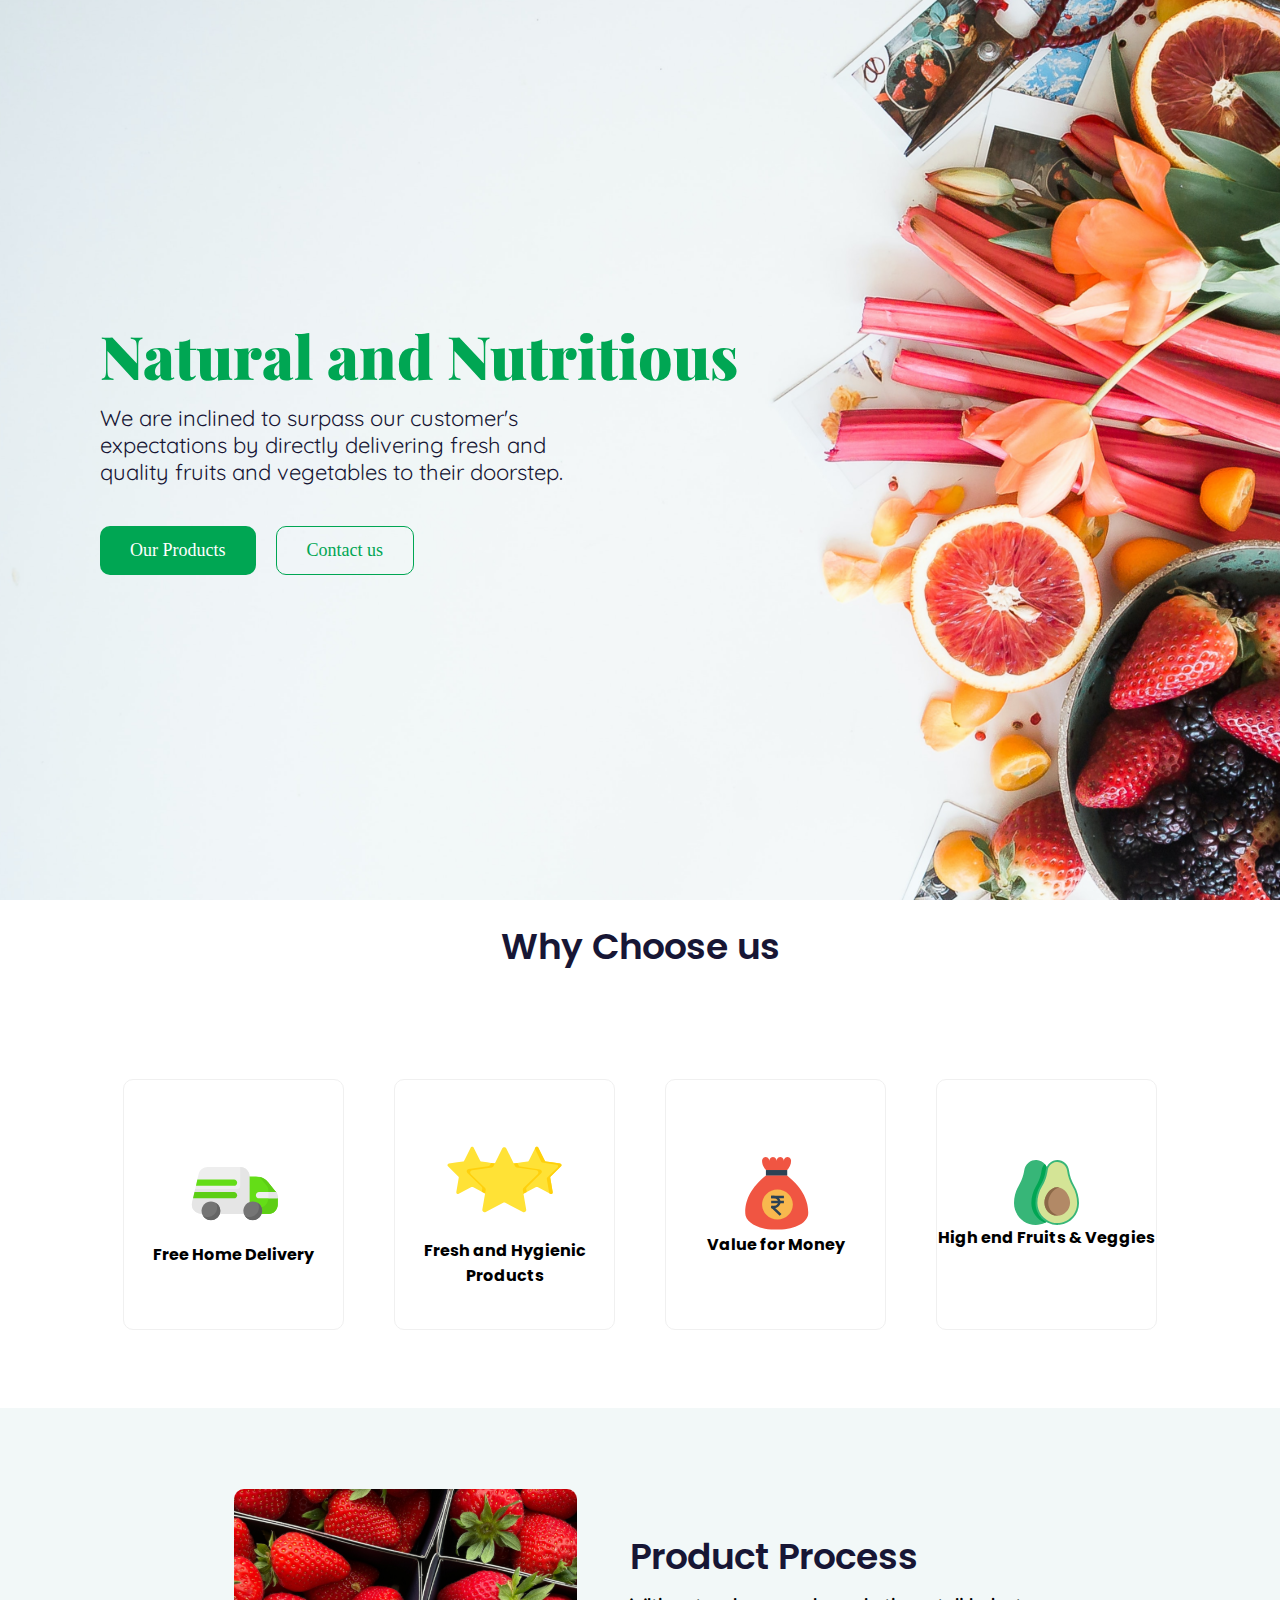
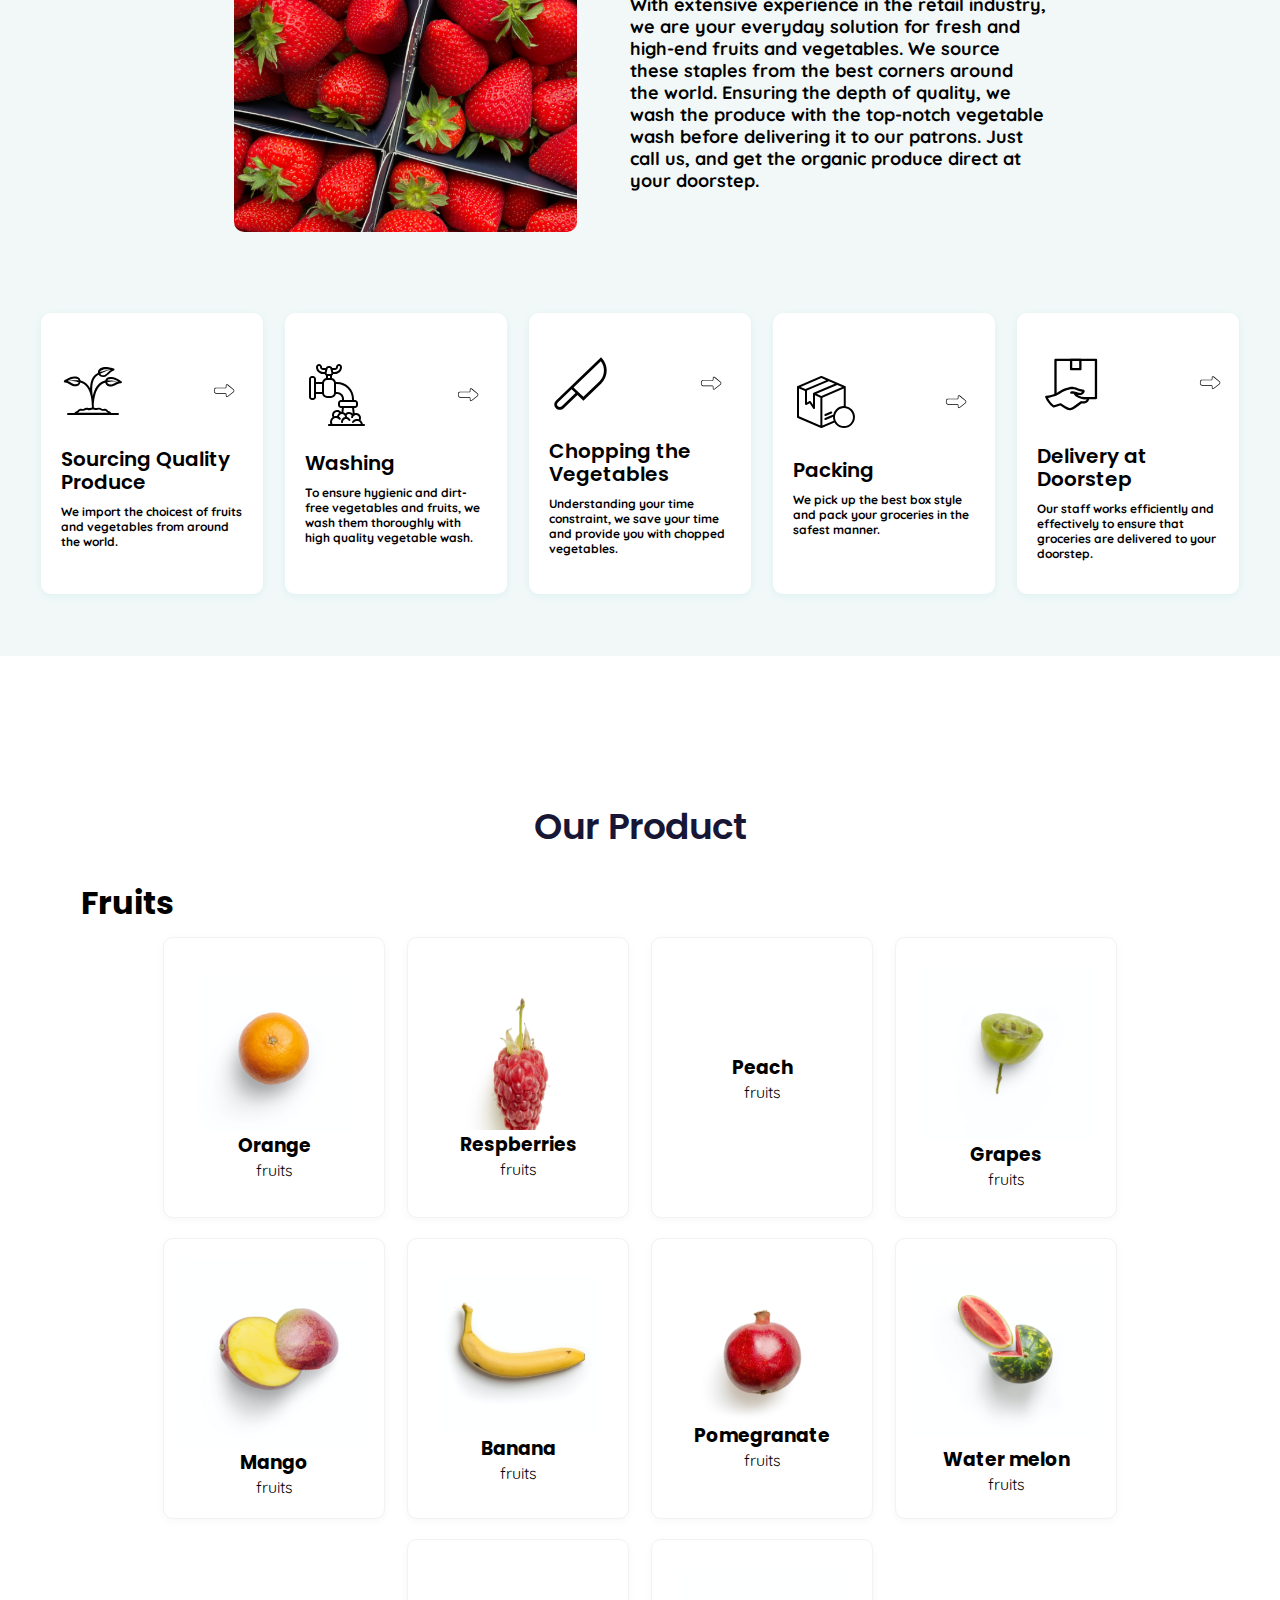
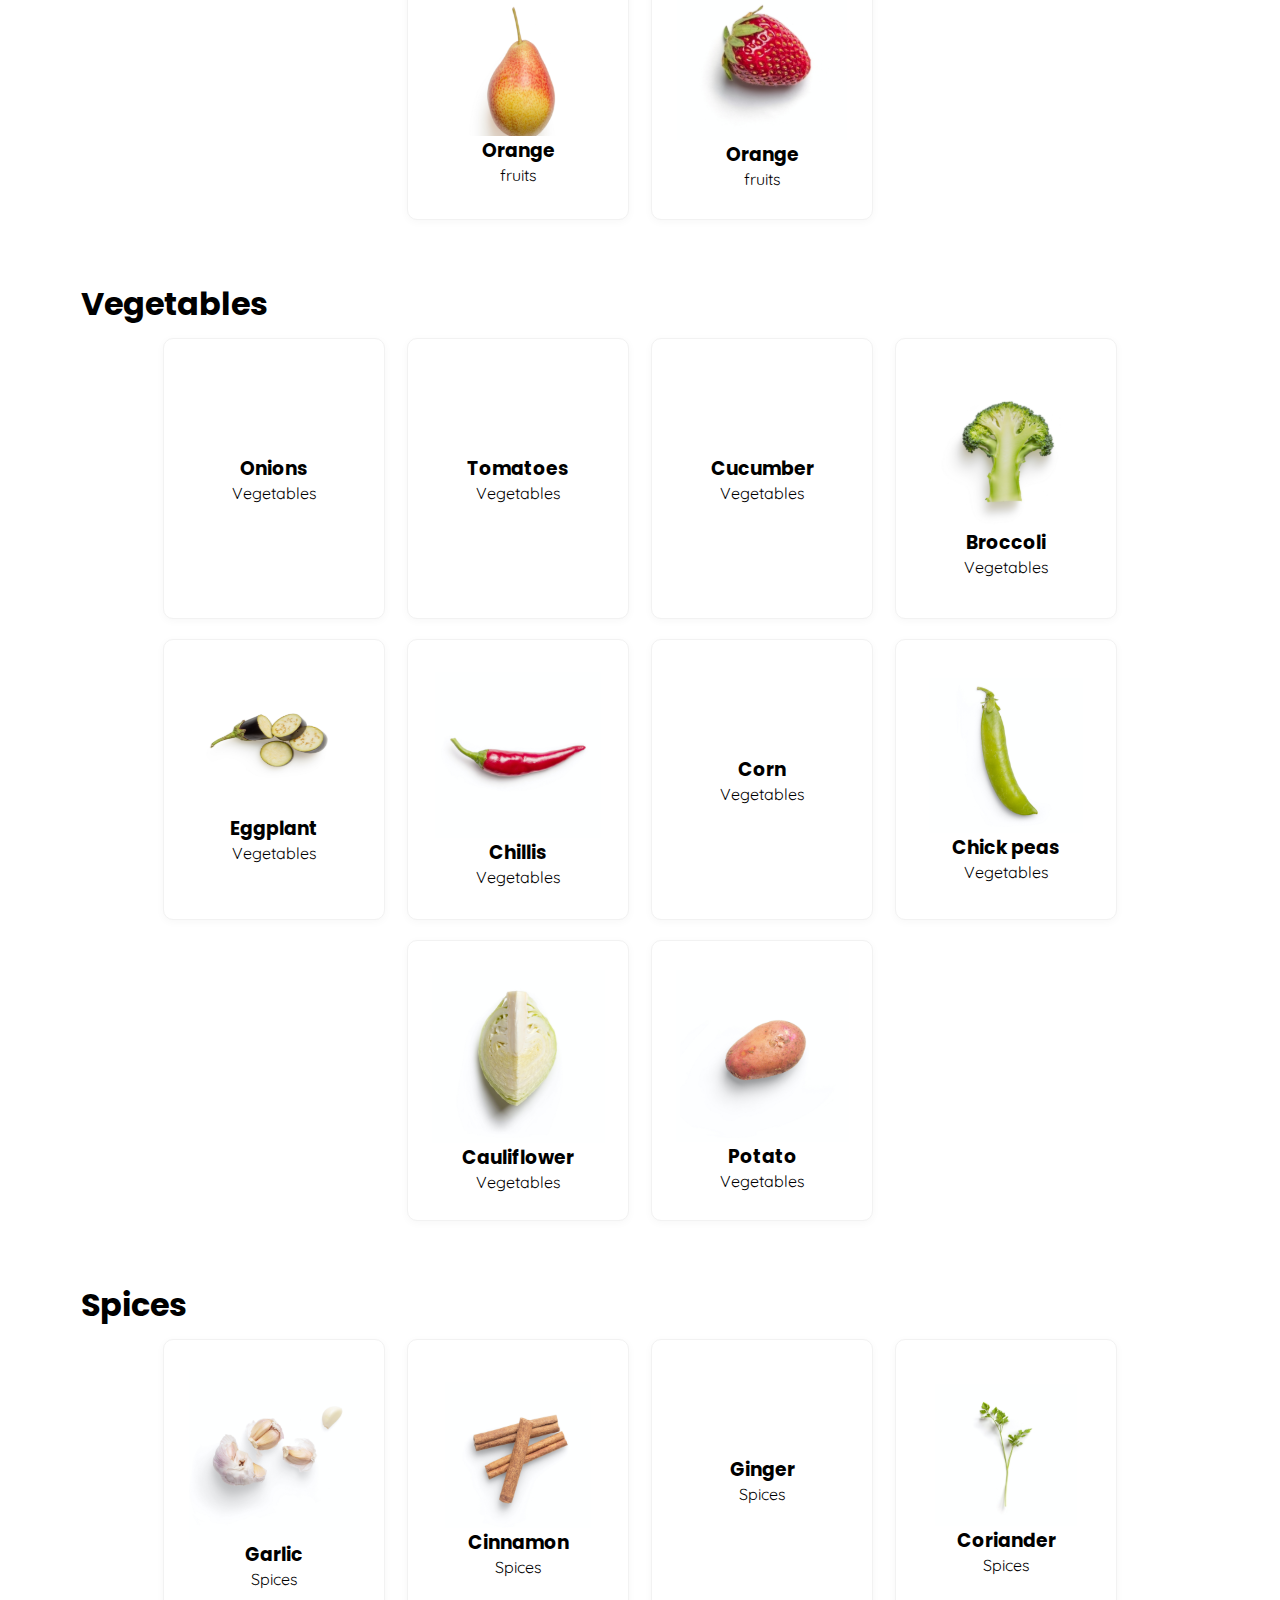
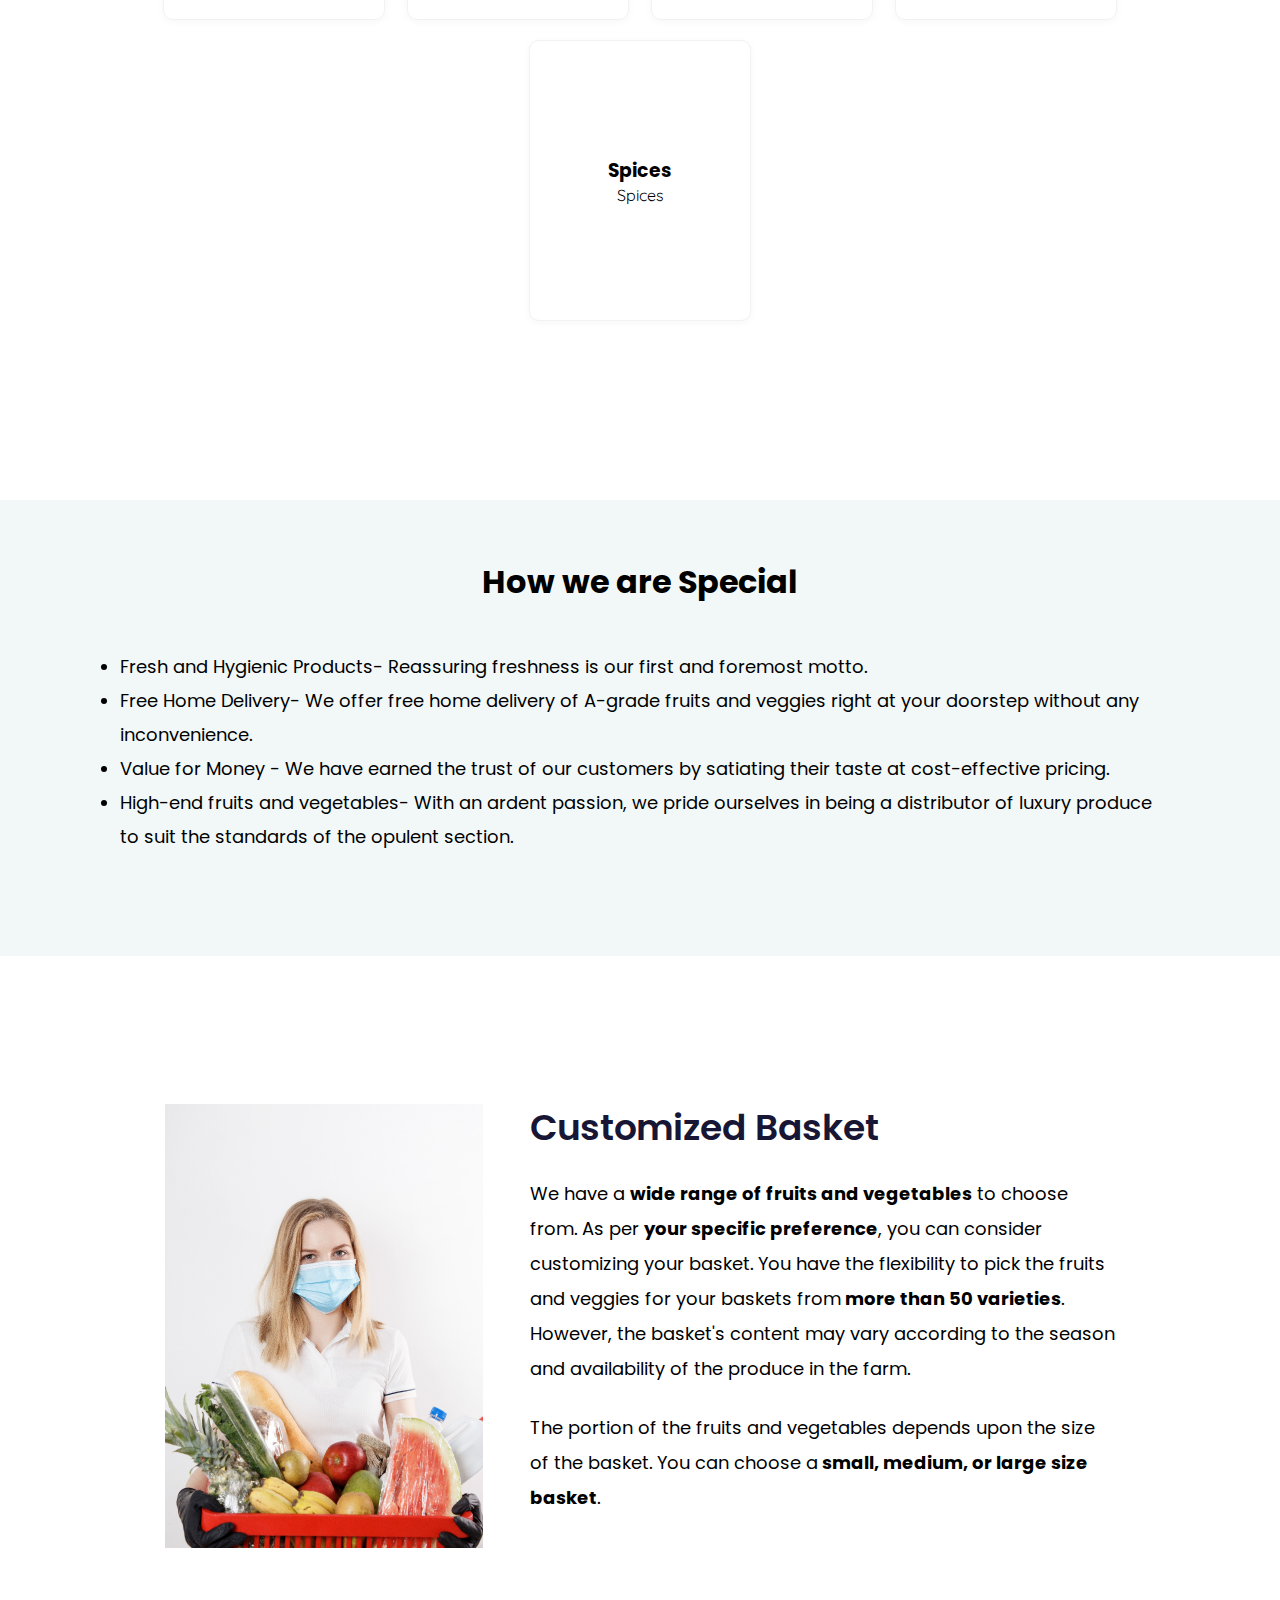
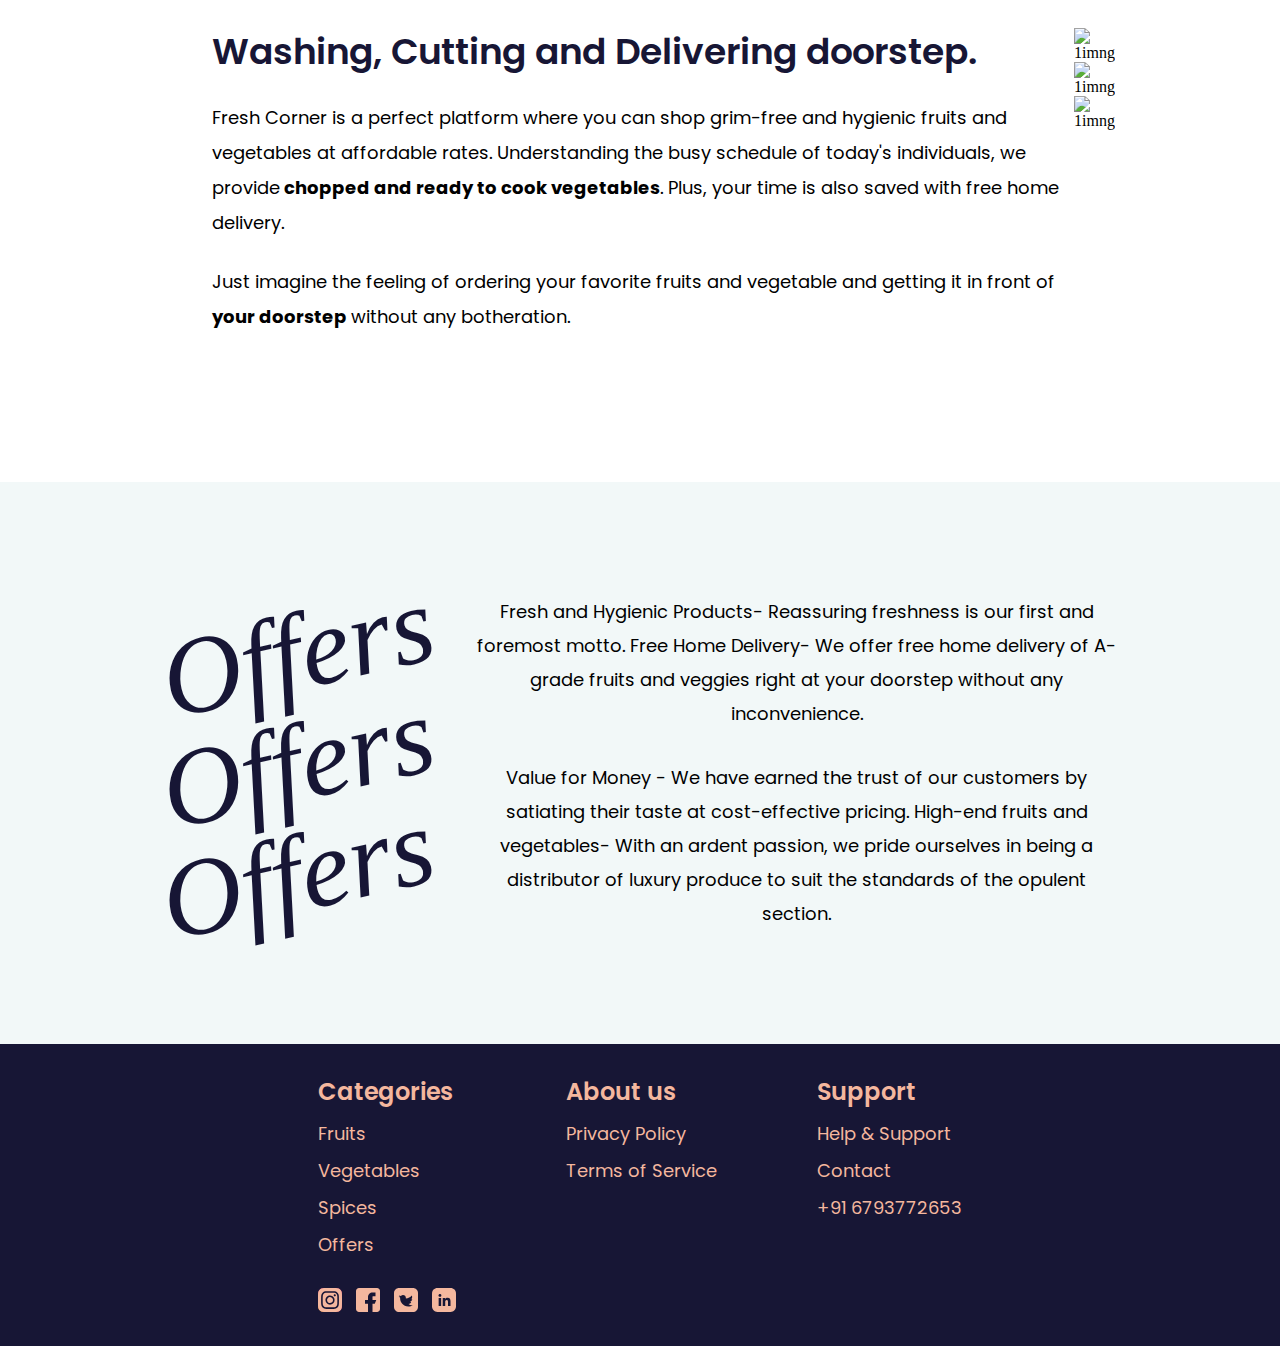
==== index.html @ 6112117f "responsive for tablet" ====
<!DOCTYPE html>
<html lang="en">

<head>
    <meta charset="UTF-8" />
    <meta http-equiv="X-UA-Compatible" content="IE=edge" />
    <meta name="viewport" content="width=device-width, initial-scale=1.0" />
    <title>Food Corner Website</title>
    <link rel="stylesheet" href="Css/style.css" />
</head>

<body>
    <header>
<h1>Natural and Nutritious</h1>
<p>We are inclined to surpass our customer's expectations by directly delivering fresh and quality fruits and vegetables to their doorstep. 
</p>
<div>
    <a class="btn-op" href="#Our-products">Our Products</a>
    <a class="btn-cu" href="tel:+916793772653">Contact us</a>


</div>
    </header>





    
    <section class="why-choose-us">
        <h1 class="w-c-u">Why Choose us</h1>
        <div class="wcu-items">
            <div class="wcu-item">
                <img src="img/delivery-van 1.svg" alt="" />
                <h4>Free Home Delivery</h4>
            </div>
            <div class="wcu-item">
                <img src="img/review 1.svg" alt="" />
                <h4>Fresh and Hygienic Products</h4>
            </div>
            <div class="wcu-item">
                <img src="img/money-4 1.svg" alt="" />
                <h4>Value for Money</h4>
            </div>
            <div class="wcu-item">
                <img src="img/avocado-3 2.svg" alt="" />
                <h4>High end Fruits & Veggies</h4>
            </div>
        </div>
    </section>

    <section class="product-process">
        <div class="p-p-info">
            <img src="img/raghavendra-mithare-cdS0S11bGoo-unsplash 1.svg" class="ragh" alt="" />
            <div class="p-p-content">
                <h1>Product Process</h1>
                <p>
                    With extensive experience in the retail industry, we are your
                    everyday solution for fresh and high-end fruits and vegetables. We
                    source these staples from the best corners around the world.
                    Ensuring the depth of quality, we wash the produce with the
                    top-notch vegetable wash before delivering it to our patrons. Just
                    call us, and get the organic produce direct at your doorstep.
                </p>
            </div>
        </div>
        <div class="p-p-process">
            <div class="single-p-p-process">
                <div class="p-p-process-icons">
                    <img src="img/Icon/plant 1.svg" alt="" />
                    <img class="arrow" src="img/Icon/arrow-2 2.svg" alt="" />
                </div>
                <h3>Sourcing Quality Produce</h3>
                <p>
                    We import the choicest of fruits and vegetables from around the
                    world.
                </p>
            </div>
            <div class="single-p-p-process">
                <div class="p-p-process-icons">
                    <img src="img/Icon/water-tap 1.svg" alt="" />
                    <img class="arrow" src="img/Icon/arrow-2 2.svg" alt="" />
                </div>
                <h3>Washing</h3>
                <p>
                    To ensure hygienic and dirt-free vegetables and fruits, we wash them
                    thoroughly with high quality vegetable wash.
                </p>
            </div>
            <div class="single-p-p-process">
                <div class="p-p-process-icons">
                    <img src="img/Icon/knife 1.svg" alt="" />
                    <img class="arrow" src="img/Icon/arrow-2 2.svg" alt="" />
                </div>
                <h3>Chopping the Vegetables</h3>
                <p>
                    Understanding your time constraint, we save your time and provide
                    you with chopped vegetables.
                </p>
            </div>
            <div class="single-p-p-process">
                <div class="p-p-process-icons">
                    <img src="img/Icon/box-3 1.svg" alt="" />
                    <img class="arrow" src="img/Icon/arrow-2 2.svg" alt="" />
                </div>
                <h3>Packing</h3>
                <p>
                    We pick up the best box style and pack your groceries in the safest
                    manner.
                </p>
            </div>
            <div class="single-p-p-process">
                <div class="p-p-process-icons">
                    <img src="img/Icon/delivery 1.svg" alt="" />
                    <img class="arrow" src="img/Icon/arrow-2 2.svg" alt="" />
                </div>
                <h3>Delivery at Doorstep</h3>
                <p>
                    Our staff works efficiently and effectively to ensure that groceries
                    are delivered to your doorstep.
                </p>
            </div>
        </div>
    </section>

    <section class="Our-products" id="Our-products">
        <h1 class="h1-our-prdt">Our Product</h1>
        <div class="div-our-product" id="fruits">
            <h1>Fruits</h1>
            <div class="productes-boxes">
                <div class="single-product-box">
                    <img src="img/Products/Fruit/1.svg" alt="" />
                    <h3>Orange</h3>
                    <p>fruits</p>
                </div>
                <div class="single-product-box">
                    <img src="img/Products/Fruit/2.svg" alt="" />
                    <h3>Respberries</h3>
                    <p>fruits</p>
                </div>
                <div class="single-product-box">
                    <img src="img/Products/Fruit/3.svg" alt="" />
                    <h3>Peach</h3>
                    <p>fruits</p>
                </div>
                <div class="single-product-box">
                    <img src="img/Products/Fruit/4.svg" alt="" />
                    <h3>Grapes</h3>
                    <p>fruits</p>
                </div>
                <div class="single-product-box">
                    <img src="img/Products/Fruit/5.svg" alt="" />
                    <h3>Mango</h3>
                    <p>fruits</p>
                </div>
                <div class="single-product-box">
                    <img src="img/Products/Fruit/6.svg" alt="" />
                    <h3>Banana</h3>
                    <p>fruits</p>
                </div>
                <div class="single-product-box">
                    <img src="img/Products/Fruit/7.svg" alt="" />
                    <h3>Pomegranate</h3>
                    <p>fruits</p>
                </div>
                <div class="single-product-box">
                    <img src="img/Products/Fruit/8.svg" alt="" />
                    <h3>Water melon</h3>
                    <p>fruits</p>
                </div>
                <div class="single-product-box">
                    <img src="img/Products/Fruit/9.svg" alt="" />
                    <h3>Orange</h3>
                    <p>fruits</p>
                </div>
                <div class="single-product-box">
                    <img src="img/Products/Fruit/10.svg" alt="" />
                    <h3>Orange</h3>
                    <p>fruits</p>
                </div>
            </div>
        </div>
        <div class="div-our-product"  id="vegetables">
            <h1>Vegetables</h1>
            <div class="productes-boxes">
                <div class="single-product-box">
                    <img src="img/Products/Vegetables/1.svg" alt="" />
                    <h3>Onions </h3>
                    <p>Vegetables</p>
                </div>
                <div class="single-product-box">
                    <img src="img/Products/Vegetables/2.svg" alt="" />
                    <h3>Tomatoes</h3>
                    <p>Vegetables</p>

                </div>
                <div class="single-product-box">
                    <img src="img/Products/Vegetables/3.svg" alt="" />
                    <h3>Cucumber</h3>
                    <p>Vegetables</p>

                </div>
                <div class="single-product-box">
                    <img src="img/Products/Vegetables/4.svg" alt="" />
                    <h3>Broccoli</h3>
                    <p>Vegetables</p>

                </div>
                <div class="single-product-box">
                    <img src="img/Products/Vegetables/5.svg" alt="" />
                    <h3>Eggplant</h3>
                    <p>Vegetables</p>

                </div>
                <div class="single-product-box">
                    <img src="img/Products/Vegetables/6.svg" alt="" />
                    <h3>Chillis</h3>
                    <p>Vegetables</p>

                </div>
                <div class="single-product-box">
                    <img src="img/Products/Vegetables/7.svg" alt="" />
                    <h3>Corn</h3>
                    <p>Vegetables</p>

                </div>
                <div class="single-product-box">
                    <img src="img/Products/Vegetables/8.svg" alt="" />
                    <h3>Chick peas</h3>
                    <p>Vegetables</p>

                </div>
                <div class="single-product-box">
                    <img src="img/Products/Vegetables/9.svg" alt="" />
                    <h3>Cauliflower</h3>
                    <p>Vegetables</p>

                </div>
                <div class="single-product-box">
                    <img src="img/Products/Vegetables/10.svg" alt="" />
                    <h3>Potato</h3>
                    <p>Vegetables</p>
                </div>
            </div>
        </div>
        <div class="div-our-product"  id="Spices">
            <h1>Spices</h1>
            <div class="productes-boxes">
                <div class="single-product-box">
                    <img src="img/Products/Spices/1.svg" alt="" />
                    <h3>Garlic </h3>
                    <p>Spices</p>
                </div>
                <div class="single-product-box">
                    <img src="img/Products/Spices/2.svg" alt="" />
                    <h3>Cinnamon</h3>
                    <p>Spices</p>


                </div>
                <div class="single-product-box">
                    <img src="img/Products/Spices/3.svg" alt="" />
                    <h3>Ginger</h3>
                    <p>Spices</p>


                </div>
                <div class="single-product-box">
                    <img src="img/Products/Spices/4.svg" alt="" />
                    <h3>Coriander</h3>
                    <p>Spices</p>


                </div>
                <div class="single-product-box">
                    <img src="img/Products/Spices/5.svg" alt="" />
                    <h3>Spices</h3>
                    <p>Spices</p>
                </div>
            </div>
    </section>

    <section class="How-we-are-special">
        <h1 class="h1-How-we-are-specialh1-How-we-are-special">How we are Special</h1>
        <div class="list">
            <li>Fresh and Hygienic Products- Reassuring freshness is our first and foremost motto.</li>
            <li>Free Home Delivery- We offer free home delivery of A-grade fruits and veggies right at your doorstep
                without any inconvenience. </li>
            <li>Value for Money - We have earned the trust of our customers by satiating their taste at cost-effective
                pricing. </li>
            <li> High-end fruits and vegetables- With an ardent passion, we pride ourselves in being a distributor of
                luxury produce to suit the standards of the opulent section.
            </li>
        </div>
    </section>

    <section class="About">
        <div class="Customized-Basket">
            <img class="cust-img" src="img/liuba-bilyk-jzC_PQ4c7yM-unsplash 1.png" alt="">
            <div class="Customized-Basket-content">
                <h1>Customized Basket</h1>
                <p>We have a <span> wide range of fruits and vegetables</span> to choose from. As per <span>your specific preference</span>, you
                    can consider customizing your basket. You have the flexibility to pick the fruits and veggies for
                    your baskets from<span> more than 50 varieties</span>. However, the basket's content may vary according to the
                    season and availability of the produce in the farm. </p>
                <p>The portion of the fruits and vegetables depends upon the size of the basket. You can choose a<span> small,
                    medium, or large size basket</span>.
                </p>
            </div>

        </div>
        <div class="Customized-Basket">

            <div class="Customized-Basket-content">
                <h1>Washing, Cutting and
                    Delivering doorstep.</h1>
                <p>Fresh Corner is a perfect platform where you can shop grim-free and hygienic fruits and vegetables at
                    affordable rates. Understanding the busy schedule of today's individuals, we provide<span> chopped and
                    ready to cook vegetables</span>. Plus, your time is also saved with free home delivery.</p>
                <p>Just imagine the feeling of ordering your favorite fruits and vegetable and getting it in front of
                <span>  your doorstep </span>without any botheration.</p>
            </div>
            <div class="basket-images">

                <img src="img/1.svg" alt="1imng">
                <div class="basket-img">
                    <img src="img/2.svg" alt="1imng">
                    <img src="img/3.svg" alt="1imng">
                </div>
            </div>

        </div>
    </section>


    <section class="offers" id="offers">
        <div class="offer-text">
            <h1>Offers</h1>
            <h1>Offers</h1>
            <h1>Offers</h1>
        </div>
        <div class="offer-content">
            <p>Fresh and Hygienic Products- Reassuring freshness is our first and foremost motto.
                Free Home Delivery- We offer free home delivery of A-grade fruits and veggies right at your doorstep
                without any inconvenience.
            </p>
            <p class="offer-content-p-tag">Value for Money - We have earned the trust of our customers by satiating
                their taste at cost-effective pricing.
                High-end fruits and vegetables- With an ardent passion, we pride ourselves in being a distributor of
                luxury produce to suit the standards of the opulent section.
            </p>
        </div>
    </section>


    <footer>
        <div class="logo">
            <img src="" alt="">
        </div>
        <div class="Categories">
            <h3>Categories</h3>
            <ul>
                <li><a href="">Fruits</a></li>
                <li><a href="">Vegetables</a></li>
                <li><a href="">Spices</a></li>
                <li><a href="">Offers</a></li>

            </ul>
            <div class="social-icons">
           <a href="#"> <img src="img/footer/instagram.svg" alt=""></a>    
           <a href="#"><img src="img/footer/facebook.svg" alt=""></a>     
            <a href="#"> <img src="img/footer/twitter-3 1.svg" alt=""></a>   
             <a href="#"><img src="img/footer/linkedin 1.svg" alt=""></a>   

            </div>
        </div>
        <div class="about-us">
            <h3>About us</h3>

            <ul>
                <li><a href="">Privacy Policy</a></li>
                <li><a href="">Terms of Service</a></li>
            </ul>
            <!-- <div class="payments">
                <img src="img/footer/visa.svg" alt="">
                <img src="img/footer/mastercard.svg" alt="">
                <img src="img/footer/american express.svg" alt="">
                <img src="img/footer/stripe.svg" alt="">
                <img src="img/footer/paypal.svg" alt="">
                <img src="img/footer/paytm.svg" alt="">
            </div> -->
        </div>
        <div class="Support">
            <h3>Support</h3>
            
            <ul>
                <li><a href="">Help & Support</a></li>
                <li><a href="">Contact</a></li>
                <li ><a class="phone-no" href="tel:+916793772653">+91 6793772653</a></li>
            </ul>
        </div>
    </footer>

    <script src="Js/index.js"></script>
</body>

</html>
---- Css/style.css ----
@import url('https://fonts.googleapis.com/css2?family=Quicksand:wght@300&display=swap');
@import url('https://fonts.googleapis.com/css2?family=Playfair+Display:wght@500&display=swap');
@import url('https://fonts.googleapis.com/css2?family=Poppins:wght@300&display=swap');
*{
    margin: 0px;
    padding: 0px;
    box-sizing: border-box;
}
h1 , h2 , h3,h4,h5, h6 {
    font-family: 'Poppins', sans-serif;
}

p{
     font-family: Quicksand;
}



/*    header   */

header{
    background-image: url(/img/bgimage1.svg);
width: 100vw;
height: 100vh;
background-position: center; /* Center the image */
background-repeat: no-repeat; /* Do not repeat the image */
background-size: cover; 
object-fit: cover;
background-attachment: fixed;
display: flex;
flex-direction: column;
align-items: left;
justify-content: center;
padding-left: 100px;
margin-bottom: 20px;

}


header h1{
    font-family: Playfair Display;
font-style: normal;
font-weight: 900;
font-size: 60px;
line-height: 101.8%;
/* identical to box height, or 61px */


color: #00A653;
margin-bottom: 20px;

}
header p{
    font-family: Quicksand;
font-style: normal;
font-weight: normal;
font-size: 22px;
line-height: 27px;
width: 40%;

/* FC */

color: #171635;
margin-bottom: 40px;
}
header div{
    display: flex;
}

.btn-op{
text-decoration: none;

    background: #00A653;
border: none;
border-radius: 10px;
padding: 10px 30px;
font-weight: 500;
font-size: 18px;
line-height: 27px;
display: flex;
align-items: center;
text-align: center;

color: #FFFFFF;
margin-right: 20px;
}


.btn-op:hover ,.btn-op:active{
    border: 1px solid #00A653;
   
    background: none;
    
    
    color: #00A653;
}



.btn-cu{
text-decoration: none;

    border: 1px solid #00A653;
box-sizing: border-box;
border-radius: 10px;
padding: 10px 30px;
background: none;
font-weight: 500;
font-size: 18px;
line-height: 27px;
display: flex;
align-items: center;
text-align: center;

color: #00A653;


}

.btn-cu:hover , .btn-cu:active{
    background: #00A653;
    color: #FFFFFF;
}
/* End   header   */

/*  Why Choose Us section    */

.why-choose-us{
    display: flex;
    flex-direction: column;
    align-items: center;
    justify-content: center;
    text-align: center;
}
.w-c-u{
    font-family: Poppins;
font-style: normal;
font-weight: 600;
font-size: 36px;
line-height: 54px;
/* identical to box height */

display: flex;
align-items: center;
text-align: center;
color: #171635;
}
.wcu-items{
    display: flex;
    flex-direction: row;
    vertical-align: middle;
    margin-top: 105px;
    margin-bottom: 78px;

   
}
.wcu-item{
    margin:0px 25px;
    display: flex;
    flex-direction: column;
    align-items: center;
    justify-content: center;
    width: 221px;
    height: 251px;
    background: #FFFFFF;
border: 1px solid #F0F0F0;
box-sizing: border-box;
border-radius: 10px;
vertical-align: middle;

}

/* End  Why Choose Us section    */


/*  product process section         */

.product-process{
    background: #F2F8F8;
    display: flex;
    flex-direction: column;
    align-items: center;
    justify-content: center;
}
.p-p-info{
    padding: 81px 0px;
    display: flex;
    flex-direction: row;
    align-items: center;
    justify-content: center;
    margin: 0px 234px;
}
.ragh{

    width: 100%;
    height: 343px;
}
.p-p-process{
    display: flex;
    flex-direction: row;
    align-items: center;
    justify-content: center;
    margin-bottom: 62px;

}
.p-p-process-icons{
    display: flex;
    flex-direction: row;
margin-bottom: 25px;
}

.single-p-p-process{
    padding: 20px;
    margin:0px 11px;
    display: flex;
    flex-direction: column;
    justify-content: center;
    text-align: left;
width: 222px;
height: 281px;
background: #FFFFFF;
box-shadow: 0px 2px 9px #DEF0F0;
border-radius: 10px;
vertical-align: middle;
}
.arrow{
    
    margin-left: 80px; 

}

.single-p-p-process h3 {
    font-family: Poppins;
font-style: normal;
font-weight: 600;
font-size: 20px;
line-height: 23px;
}
.single-p-p-process p{
    margin-top: 10px;
    font-family: Quicksand;
    font-weight: bold;
   
    font-size: 12px;
    line-height: 15px;
}

.p-p-content{
    margin-left: 53px;
}
.p-p-content h1{
    margin-bottom: 10px;
    font-family: Poppins;
font-style: normal;
font-weight: 600;
font-size: 36px;
line-height: 54px;
/* identical to box height */

display: flex;
align-items: center;
text-align: center;

/* FC */

color: #171635;

}
.p-p-content p{
    font-family: Quicksand;
font-style: normal;
font-weight: bold;
font-size: 18px;
line-height: 22px;
display: flex;
align-items: center;

color: #000000;
}




/* End product process section         */

/* Our Products */

.h1-our-prdt{
    font-weight: 600;
font-size: 36px;
line-height: 54px;
/* identical to box height */

display: flex;
align-items: center;
text-align: center;

/* FC */

color: #171635;
}
.Our-products{
    display: flex;
    flex-direction: column;
    align-items: center;
    justify-content: center;
    padding: 144px 0px;
}
.div-our-product{
    display: flex;
    flex-direction: column;
    padding: 25px 50px ;

}
.productes-boxes{
    display: flex;
    flex-direction: row;
    flex-wrap: wrap;
    align-items: center;
    justify-content: center;
}

.single-product-box{
    display: flex;
    flex-direction: column;
    align-items: center;
    justify-content: center;
    width: 222px;
height: 281px;
background: #FFFFFF;
border: 1px solid #F2F2F2;
box-sizing: border-box;
box-shadow: 0px 2px 9px #F7F7F7;
border-radius: 10px;
margin:10px 11px;
}

.div-our-product h1{
    margin-left: 31px;
}


/*  End Our Products */

/*  How we are Special  */
.h1-How-we-are-special{
    font-weight: 600;
font-size: 36px;
line-height: 54px;
/* identical to box height */

display: flex;
align-items: center;
text-align: center;

/* FC */

color: #171635;

}
.How-we-are-special{
    display: flex;
    flex-direction: column;
    align-items: center;
    justify-content: center;
    background: #F2F8F8;
    padding: 58px 120px;
}
.list{
    margin: 44px 0px;
    font-family: Poppins;
font-size: 18px;
line-height: 34px;

color: #000000;
}


/* End How we are Special  */

/* About  */

.About{
    display: flex;
    flex-direction: column;
    align-items: center;
    justify-content: center;
    padding: 108px 165px;
}
.Customized-Basket{
    display: flex;
    flex-direction: row;
    margin: 40px 0px;
}
.Customized-Basket h1{
    font-family: Poppins;
font-weight: 600;
font-size: 36px;
line-height: 48px;
display: flex;
align-items: center;

/* FC */

color: #171635;
}
.Customized-Basket-content p span{
    font-weight: bold;
}

.cust-img{
    width: 318px;
height: 444px;
}

.Customized-Basket-content{
    display: flex;
    flex-direction: column;
    margin-left: 47px;
}

.Customized-Basket-content p{
    font-family: Poppins;
font-size: 18px;
line-height: 35px;
color: #000000;
margin-top: 24px;

}
/* End About  */

/* Offers  */
.offers{
    background: #F2F8F8;
    display: flex;
    flex-direction: row;
    align-items: center;
    justify-content: center;
    padding: 113px 160px;
}
.offer-text{
    display: flex;
    flex-direction: column;
}
.offer-text h1{
    font-family: PilGi;
font-style: italic;
font-weight: normal;
font-size: 110px;
line-height: 111px;
display: flex;
align-items: center;
text-align: center;

/* FC */

color: #171635;

transform: rotate(-12.93deg);
}
.offer-content {
    display: flex;
    flex-direction: column;
    align-items: center;
    justify-content: center;
    text-align: center;
    margin-left: 38px;
}
.offer-content p{
    font-family: Poppins;
font-size: 18px;
line-height: 34px;
text-align: center;

color: #000000;
}
.offer-content-p-tag{
    margin-top: 30px;
}
/* End Offers  */



/* footer */
footer{
    background: #171635;
   
    display: flex;
    flex-direction: row;
  
   justify-content: center;
   

}

footer h3{
    font-family: Poppins;
font-weight: 600;
font-size: 24px;
line-height: 36px;
color: #F4B79E;
}
/* .logo img{
    margin-right: 100px;
} */

.Categories ul li,.about-us  ul li,.Support ul li {
    list-style: none;
margin-top: 10px;

}
.Categories ul li a,.about-us  ul li a,.Support ul li a{
    text-decoration: none;
    font-family: Poppins;
font-size: 18px;
line-height: 27px;
color: #F4B79E;

}

.Categories ,.about-us  ,.Support  {
   margin: 30px 50px;
}

.social-icons{
    margin-top: 30px;
}

.social-icons img{
    margin-right: 10px;
}
.payments{
    margin-top: 100px;
}

.payments img{
    margin-right: 10px;
}

 .phone-no {
    margin-top: 10px;
    font-size: 18px;
line-height: 27px;
}
/* End footer */


/* desktop */
@media screen and (max-width: 700px){
   /* header */
header{
    align-items: center;
    justify-content: center;
    margin: 0px;
    margin-bottom: 40px;
    padding: 0px;
}
header h1{
    font-size: 45px;
}
header p{
    width: 80%;
    font-size: 18px;
}
.btn-op{
    padding: 7px 25px;
}
/* End header */
 
/*  Why Choose Us section    */
.wcu-items{
    flex-wrap: wrap;
}
.why-choose-us{
    align-items: center;
    justify-content: center;
}
.wcu-items {
    display: flex;
    flex-direction: row;
    vertical-align: middle;
    margin-top: 57px;
    margin-bottom: 78px;
    align-items: center;
    justify-content: center;
}
.wcu-item{
    margin:10px 25px;
    width: 198px;
    height: 228px;}
/* End Why Choose Us section    */


/*  product process section         */
.ragh {
    width: 72%;
    height: 243px;
}
.p-p-info {
    margin: 0px 51px;
}
.p-p-content {
    margin-left: 32px;
}
.p-p-content h1 {
    font-size: 31px;
}
.p-p-content p {
    font-size: 16px;
}
.p-p-process{
    flex-wrap: wrap;
}
.single-p-p-process{
    margin-top: 15px;
}
.single-p-p-process {
    width: 206px;
    height: 265px;
}
/* End product process section         */

/* Our Products */
.Our-products {
    padding: 46px 0px;
}

.div-our-product h1 {
    margin-left: 68px;
}

.single-product-box {
    width: 207px;
    height: 244px;
}

/* End Our Products */

/*  How we are Special  */

.list {
    margin: 36px 0px;
    font-family: Poppins;
    font-size: 15px;
    line-height: 31px;
    color: #000000;
}

/* End How we are Special  */


/* About  */
.cust-img {
    width: 237px;
    height: 318px;
}


.Customized-Basket-content {
    margin-left: 33px;
}

.Customized-Basket h1 {
    font-size: 28px;
    line-height: 37px;
}

.Customized-Basket-content p {
    font-family: Poppins;
    font-size: 15px;
    line-height: 25px;
    color: #000000;
    margin-top: 14px;
}


.About {
    padding: 28px 39px;
}


.Customized-Basket h1{
    font-size: 28px;
    line-height: 37px;
}
/* End About  */


}
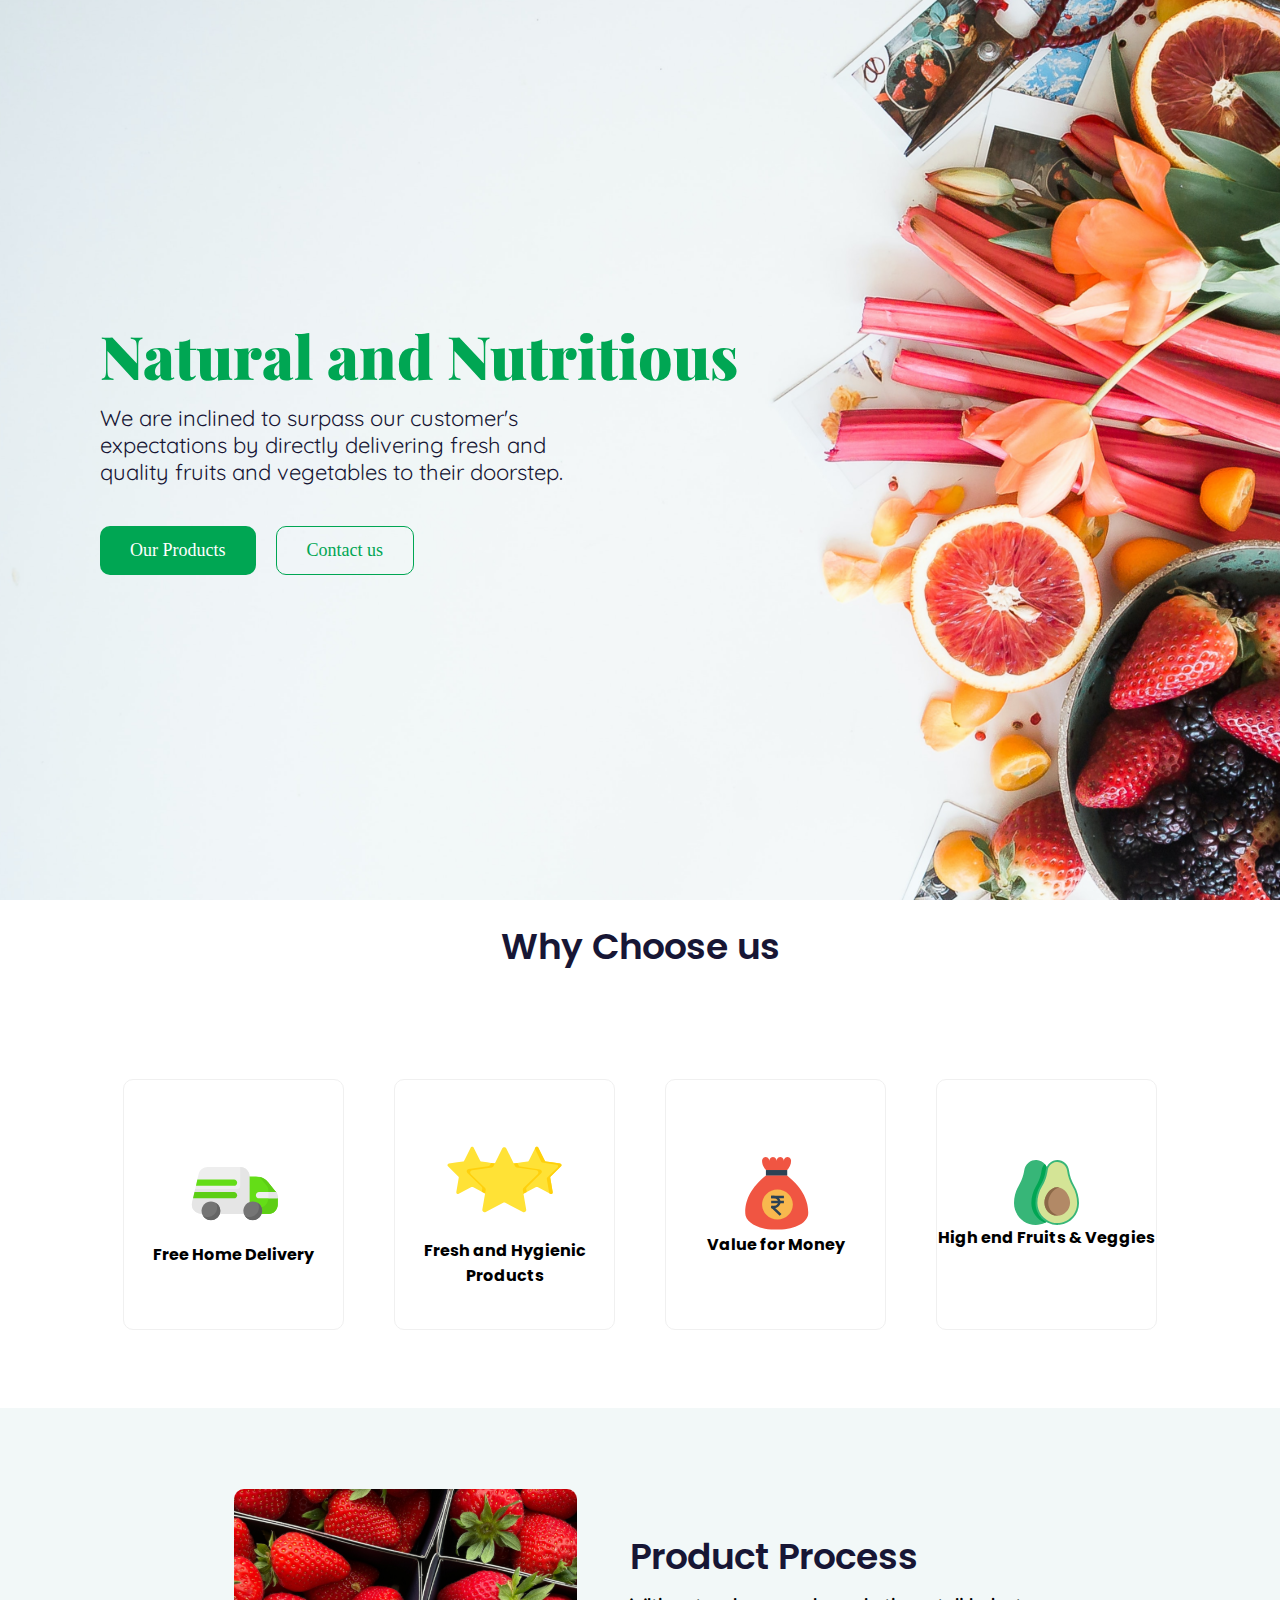
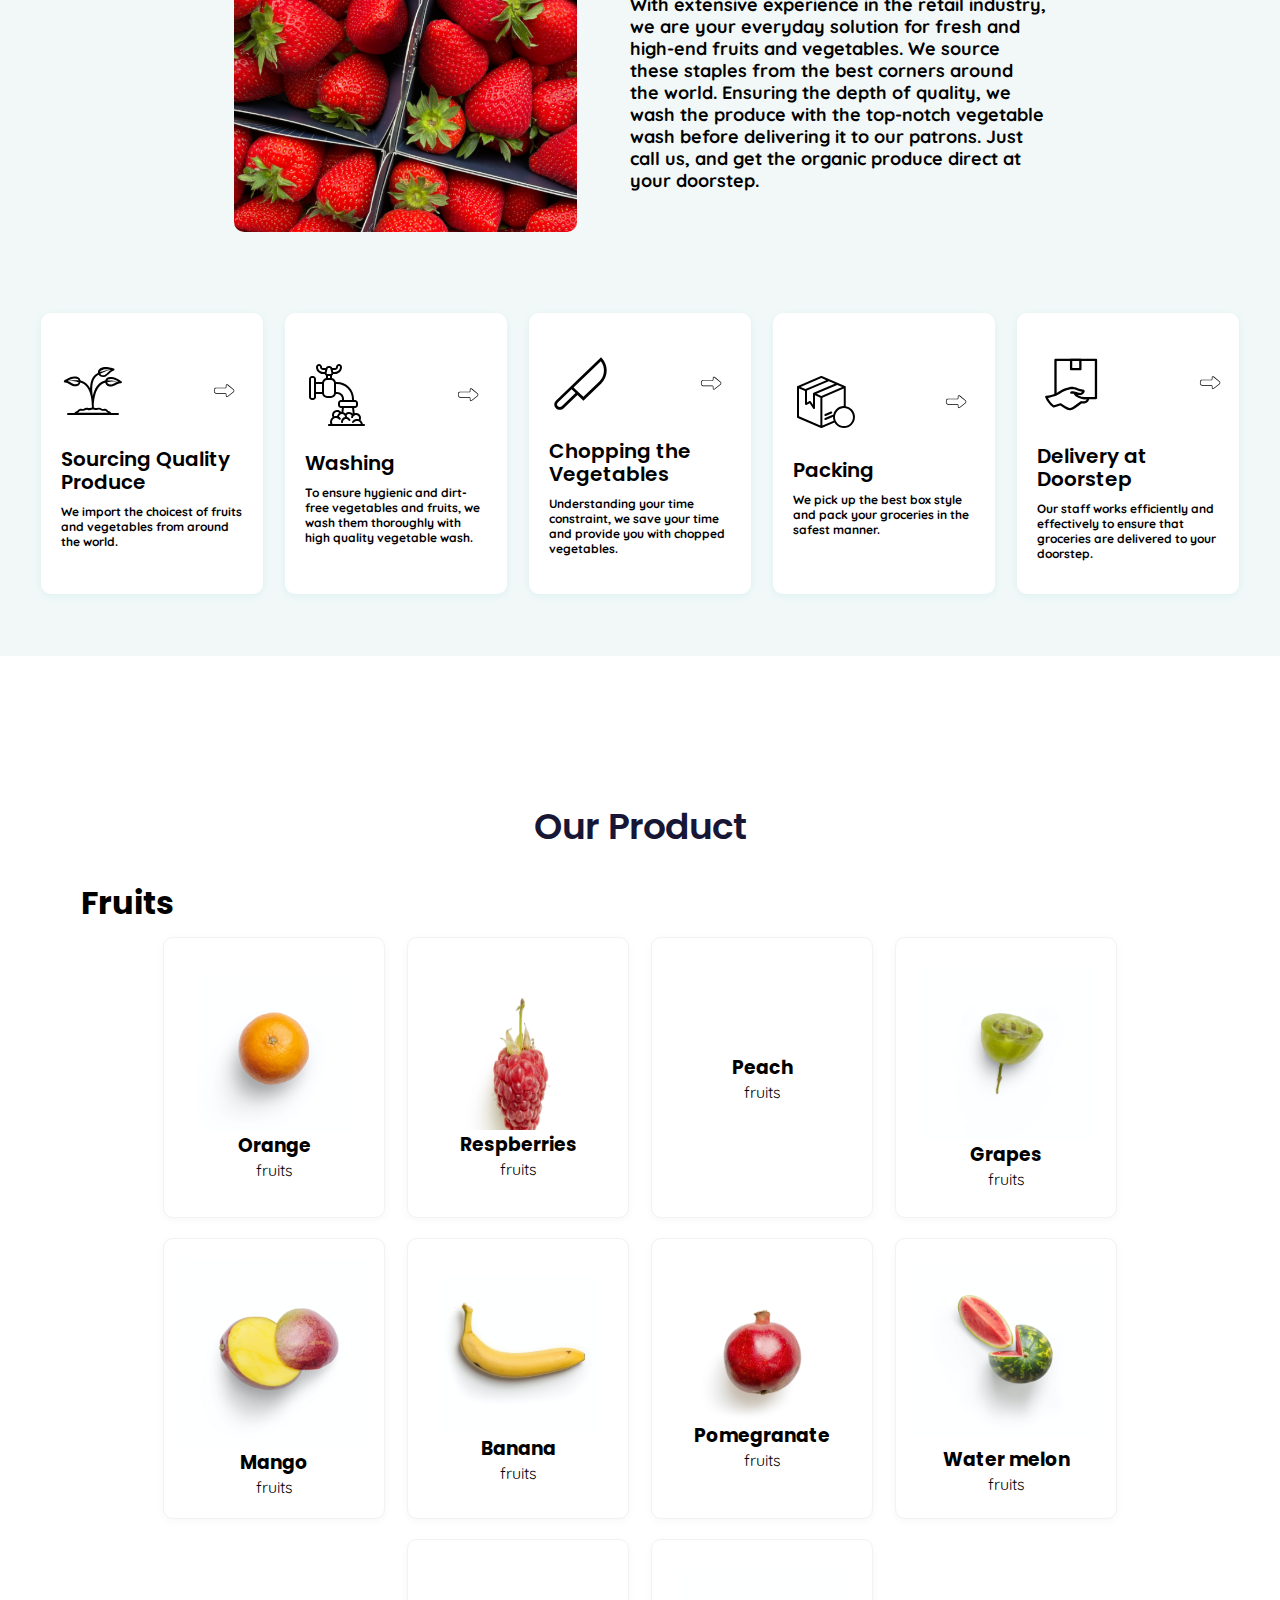
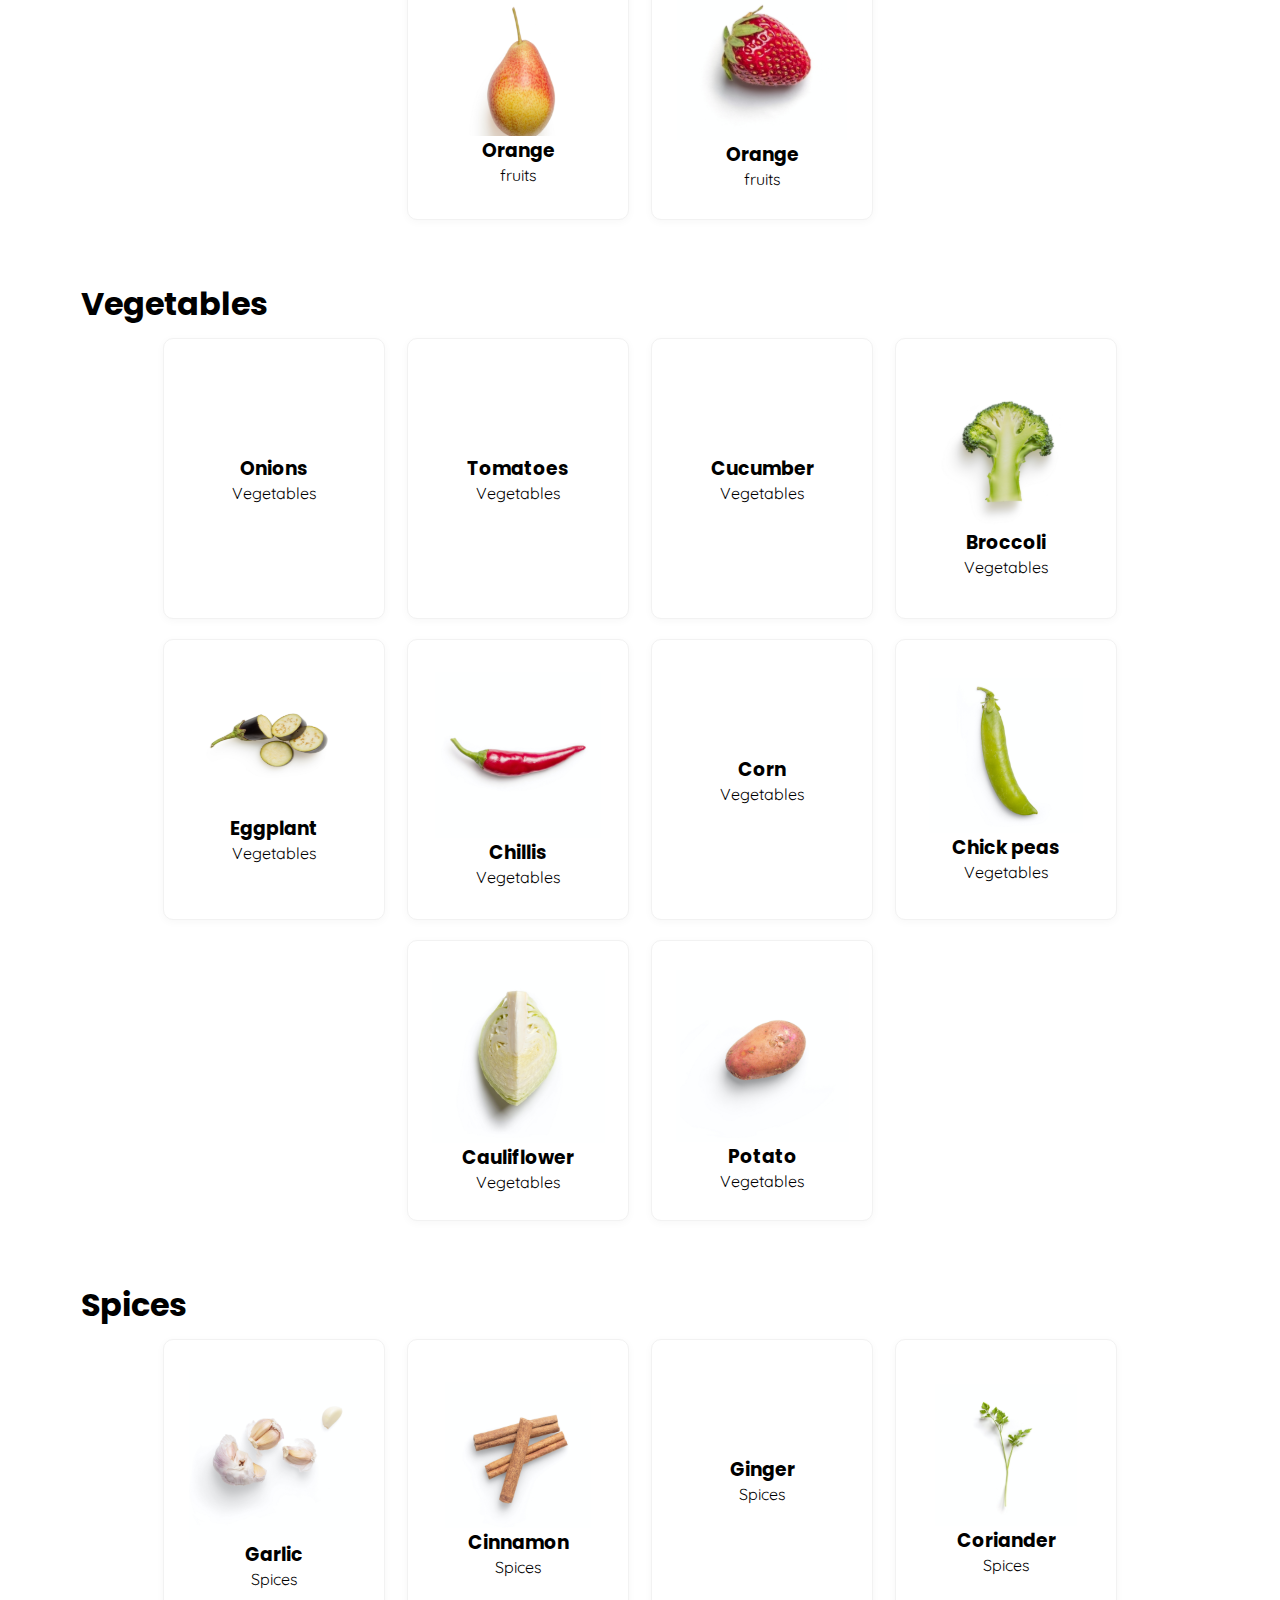
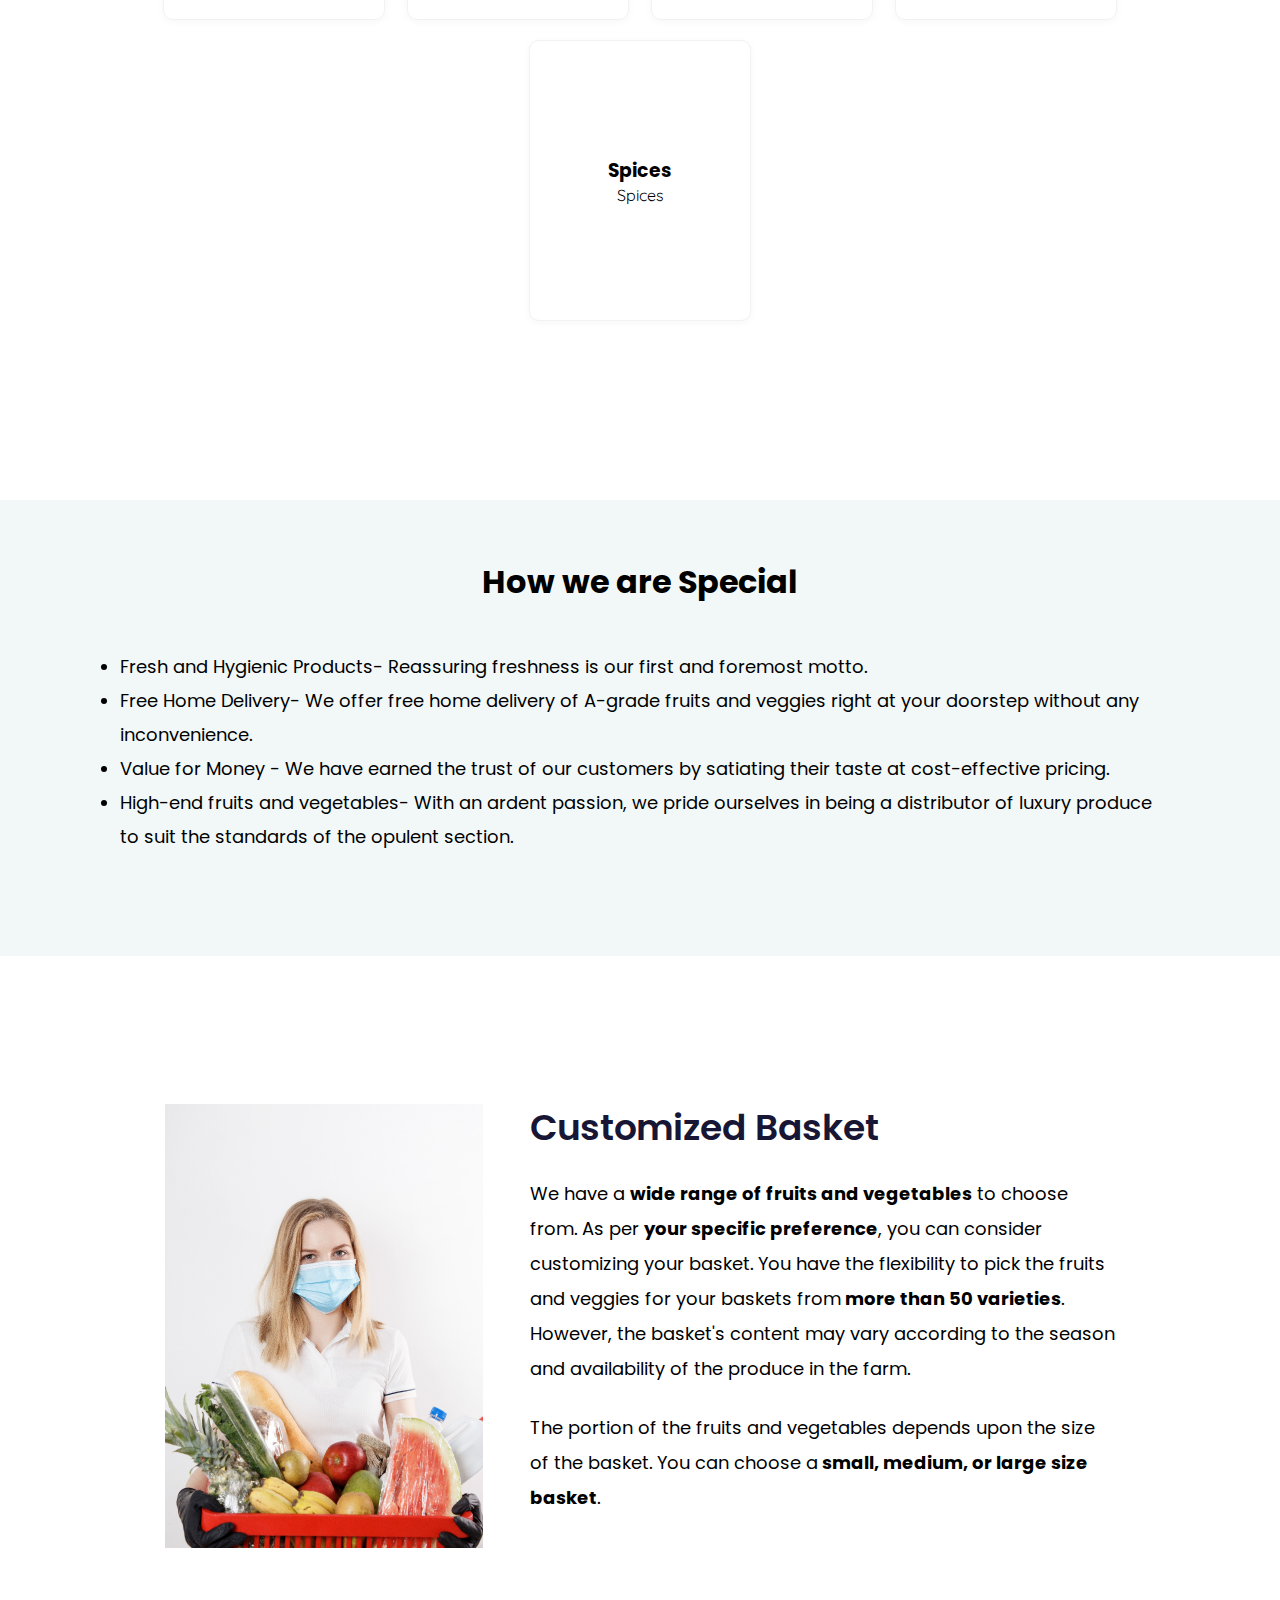
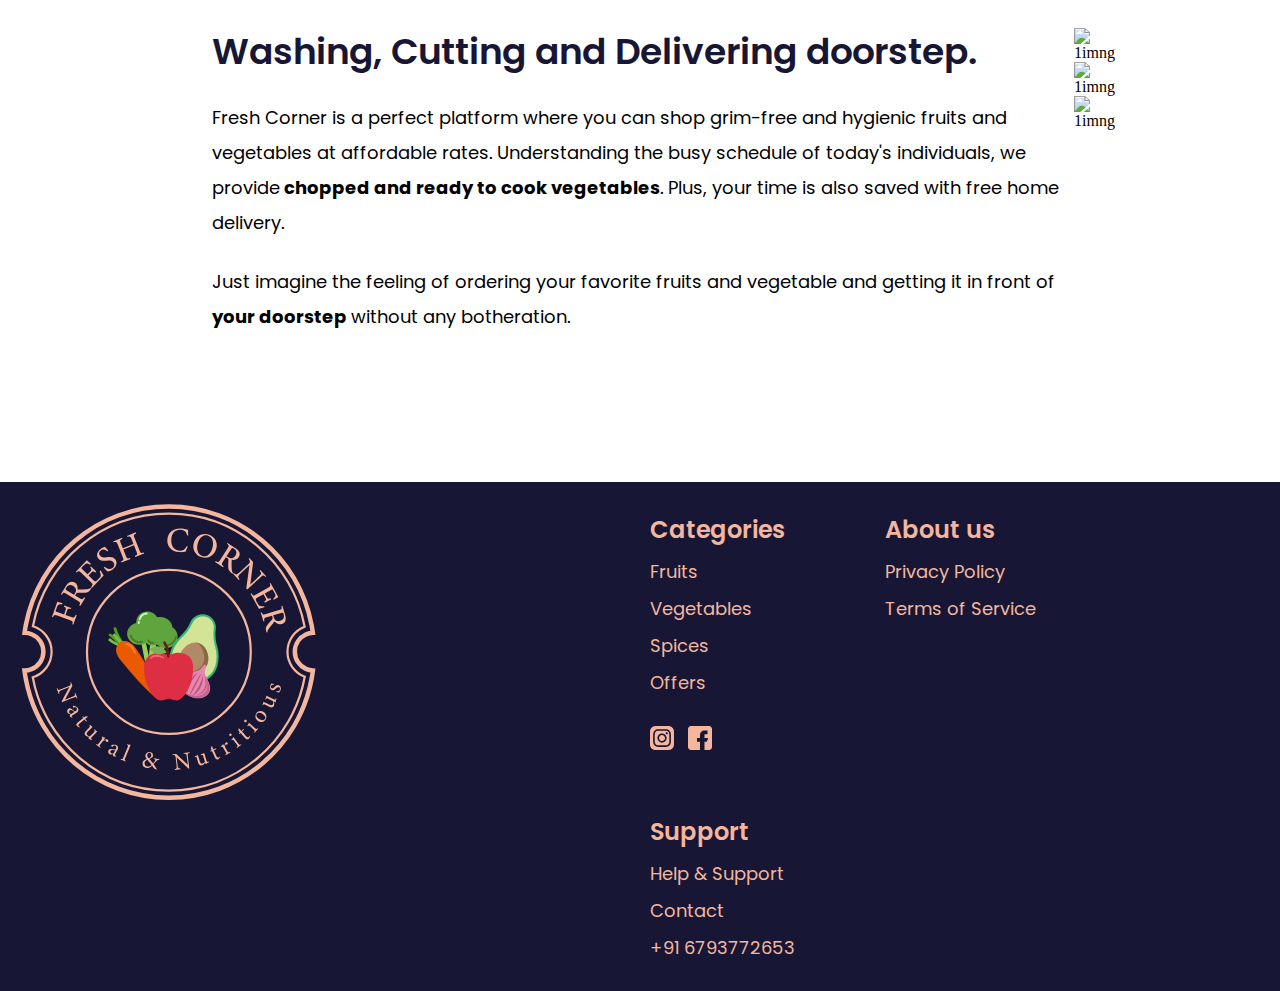
==== commit 5adc64cf: "Forth commit" ====
--- a/index.html
+++ b/index.html
@@ -52,6 +52,7 @@
     <section class="product-process">
         <div class="p-p-info">
             <img src="img/raghavendra-mithare-cdS0S11bGoo-unsplash 1.svg" class="ragh" alt="" />
+            <img src="img/strowberry.svg" class="strn-img" alt="">
             <div class="p-p-content">
                 <h1>Product Process</h1>
                 <p>
@@ -295,7 +296,7 @@
     </section>
 
     <section class="About">
-        <div class="Customized-Basket">
+        <div class="Customized-Basket cmbdiv">
             <img class="cust-img" src="img/liuba-bilyk-jzC_PQ4c7yM-unsplash 1.png" alt="">
             <div class="Customized-Basket-content">
                 <h1>Customized Basket</h1>
@@ -314,6 +315,14 @@
             <div class="Customized-Basket-content">
                 <h1>Washing, Cutting and
                     Delivering doorstep.</h1>
+                    <div class="basket-images-sp">
+
+                        <img src="img/1.svg" alt="1imng"  class="img1">
+                        <div class="basket-img">
+                            <img src="img/2.svg" alt="1imng" class="img2">
+                            <img src="img/3.svg" alt="1imng" class="img3">
+                        </div>
+                    </div>
                 <p>Fresh Corner is a perfect platform where you can shop grim-free and hygienic fruits and vegetables at
                     affordable rates. Understanding the busy schedule of today's individuals, we provide<span> chopped and
                     ready to cook vegetables</span>. Plus, your time is also saved with free home delivery.</p>
@@ -322,16 +331,16 @@
             </div>
             <div class="basket-images">
 
-                <img src="img/1.svg" alt="1imng">
+                <img src="img/1.svg" alt="1imng"  class="img1">
                 <div class="basket-img">
-                    <img src="img/2.svg" alt="1imng">
-                    <img src="img/3.svg" alt="1imng">
+                    <img src="img/2.svg" alt="1imng" class="img2">
+                    <img src="img/3.svg" alt="1imng" class="img3">
                 </div>
             </div>
 
         </div>
     </section>
-
+<!-- 
 
     <section class="offers" id="offers">
         <div class="offer-text">
@@ -350,13 +359,14 @@
                 luxury produce to suit the standards of the opulent section.
             </p>
         </div>
-    </section>
+    </section> -->
 
 
     <footer>
         <div class="logo">
-            <img src="" alt="">
-        </div>
+            <img src="./img/logo final.svg" alt="">
+        </div>
+        <div class="footer-items">
         <div class="Categories">
             <h3>Categories</h3>
             <ul>
@@ -369,8 +379,7 @@
             <div class="social-icons">
            <a href="#"> <img src="img/footer/instagram.svg" alt=""></a>    
            <a href="#"><img src="img/footer/facebook.svg" alt=""></a>     
-            <a href="#"> <img src="img/footer/twitter-3 1.svg" alt=""></a>   
-             <a href="#"><img src="img/footer/linkedin 1.svg" alt=""></a>   
+    
 
             </div>
         </div>
@@ -399,6 +408,7 @@
                 <li ><a class="phone-no" href="tel:+916793772653">+91 6793772653</a></li>
             </ul>
         </div>
+    </div>
     </footer>
 
     <script src="Js/index.js"></script>
--- a/Css/style.css
+++ b/Css/style.css
@@ -284,7 +284,9 @@
 /* End product process section         */
 
 /* Our Products */
-
+.strn-img{
+    display: none;
+}
 .h1-our-prdt{
     font-weight: 600;
 font-size: 36px;
@@ -418,7 +420,9 @@
     flex-direction: column;
     margin-left: 47px;
 }
-
+.basket-images-sp{
+    display: none;
+}
 .Customized-Basket-content p{
     font-family: Poppins;
 font-size: 18px;
@@ -542,11 +546,31 @@
     font-size: 18px;
 line-height: 27px;
 }
+
+
+
+
+
+.logo {
+    
+    float: left;
+    padding:20px
+    ;
+    padding-right: 280px;
+}
+.logo img {
+    width:  300px;
+}
+.footer-items{
+    display: flex;
+    flex-wrap: wrap;
+}
+
 /* End footer */
 
 
 /* desktop */
-@media screen and (max-width: 700px){
+@media screen and (  max-width: 900px){
    /* header */
 header{
     align-items: center;
@@ -626,7 +650,7 @@
 }
 
 .div-our-product h1 {
-    margin-left: 68px;
+    margin-left: 121px;
 }
 
 .single-product-box {
@@ -642,7 +666,7 @@
     margin: 36px 0px;
     font-family: Poppins;
     font-size: 15px;
-    line-height: 31px;
+    line-height: 25px;
     color: #000000;
 }
 
@@ -684,13 +708,286 @@
     line-height: 37px;
 }
 /* End About  */
-
-
-}
-
-
-
-
-
-
-
+.cmbdiv{
+    margin: 40px 20px;
+}
+
+
+
+.logo img {
+    width: 230px;
+}
+.logo {
+    float: left;
+    padding: 20px;
+    padding-right: 20px;
+}
+.Categories, .about-us, .Support {
+    margin: 15px 13px;
+}
+.img1{
+    width: 249px;
+}
+.img2,.img3{
+    width: 100%;
+}
+.Customized-Basket-content {
+    margin-left: 10px;
+}
+/* footer */
+
+.Categories ul li a, .about-us ul li a, .Support ul li a{
+    font-size: 16px;
+    line-height: 23px;
+}
+
+.Categories ul li, .about-us ul li, .Support ul li {
+    list-style: none;
+    margin-top: 4px;
+}
+
+footer h3 {
+    font-size: 19px;
+    line-height: 29px;
+}
+@media screen and (max-width: 900px){
+.Categories, .about-us, .Support {
+    margin: 16px 6px;
+}
+
+/* End footer */
+
+
+}
+}
+
+body{
+    overflow-x: hidden;
+}
+
+
+
+/* phone */
+@media screen and (max-width: 450px) {
+/* header */
+.logo img {
+    width:100% ;
+}
+header{
+   background-image: url(/img/phone\ bg.svg);
+   height: 100vh;
+   background-position: center; /* Center the image */
+background-repeat: no-repeat; /* Do not repeat the image */
+background-size: cover; 
+object-fit: cover;
+background-attachment: fixed;
+   display: flex;
+flex-direction: column;
+align-items: center;
+justify-content: center;
+text-align: center;
+}
+header h1{
+    font-size: 45px;
+    line-height: 101.8%;
+    /* or 46px */
+    
+    text-align: center;
+    
+    color: #00A653;
+}
+header p{
+    width: 100%;
+    font-size: 16px;
+line-height: 15px;
+text-align: center;
+
+/* FC */
+
+color: #171635;
+
+}
+
+.btn-op{
+padding: 10px 10px;
+margin: 5px;
+}
+.btn-cu{
+    padding: 10px 10px;
+    margin: 5px; 
+}
+/* End header */
+
+
+
+/* why choose us  */
+.w-c-u{
+    font-size: 24px;
+    line-height: 36px;
+}
+.wcu-items{
+    flex-wrap: wrap;
+}
+
+/* .wcu-item{
+    width: 181px;
+height: 207px;
+margin: 0px;
+} */
+
+.wcu-item {
+    width: 40vw;
+    height: 26vh;
+    margin: 10px;
+}
+
+
+.product-process{
+    display: flex;
+    flex-direction: column;
+}
+.p-p-info{
+    padding-top: 33px;
+    flex-direction: column-reverse;
+    padding-bottom: 10px;
+}
+
+.p-p-content{
+    display: flex;
+    flex-direction: column;
+    align-items: center;
+    justify-content: center;
+}
+
+.p-p-content{
+    margin: 0px  15px;
+}
+.p-p-content h1{
+    font-size: 24px;
+line-height: 36px;
+display: flex;
+align-items: center;
+text-align: center;
+
+/* FC */
+
+color: #171635;
+
+}
+
+.p-p-content p{
+    font-size: 12px;
+line-height: 20px;
+text-align: center;
+
+color: #000000;
+width: 82%;
+}
+.ragh{
+    display: none;
+}
+
+.strn-img{
+    display: block;
+    margin: 20px 5px;
+    border-radius: 5px;
+}
+/* End why choose us  */
+
+
+.single-p-p-process{
+    width: 100%;
+    align-items: center;
+    justify-content: center;
+    text-align: center;
+    padding: 73px;
+}
+.arrow{
+    display: none;
+}
+
+.How-we-are-special {
+    padding: 33px 21px;
+}
+.Customized-Basket{
+    flex-direction: column;
+    align-items: center;
+    justify-content: center;
+}
+.cmbdiv{
+    margin: 40px 0px;
+    margin-bottom: 10px;
+}
+.cust-img{
+    display: none;
+}
+.Customized-Basket h1{
+    font-weight: 1000;
+    font-size: 24px;
+    line-height: 36px;
+    display: flex;
+    align-items: center;
+    text-align: center;
+    
+    /* FC */
+    
+    color: #171635;
+}
+
+.Customized-Basket-content p{
+    font-size: 12px;
+line-height: 26px;
+}
+.Customized-Basket-content {
+    margin-left: 0px;
+    align-items: center;
+}
+.img1{
+width: 295px;
+}
+.img2  {
+width: 42vw;
+
+}
+.img3{
+    width: 35vw;
+}
+.basket-images{
+    display: none;
+}
+.basket-images-sp {
+    display: block;
+    margin-top: 13px;
+}
+
+.Customized-Basket {
+    margin: 20px 0px;
+}
+
+footer{
+    flex-wrap: wrap;
+    display: flex;
+    flex-direction: column;
+    align-items: center;
+    justify-content: center;
+}
+.footer-items{
+    align-items: flex-start;
+    justify-content: center
+}
+.Categories, .about-us, .Support {
+    margin: 16px 24px;
+}
+.Support{
+    width: 74%;
+}
+}
+
+/* End phone */
+
+
+
+
+
+
+
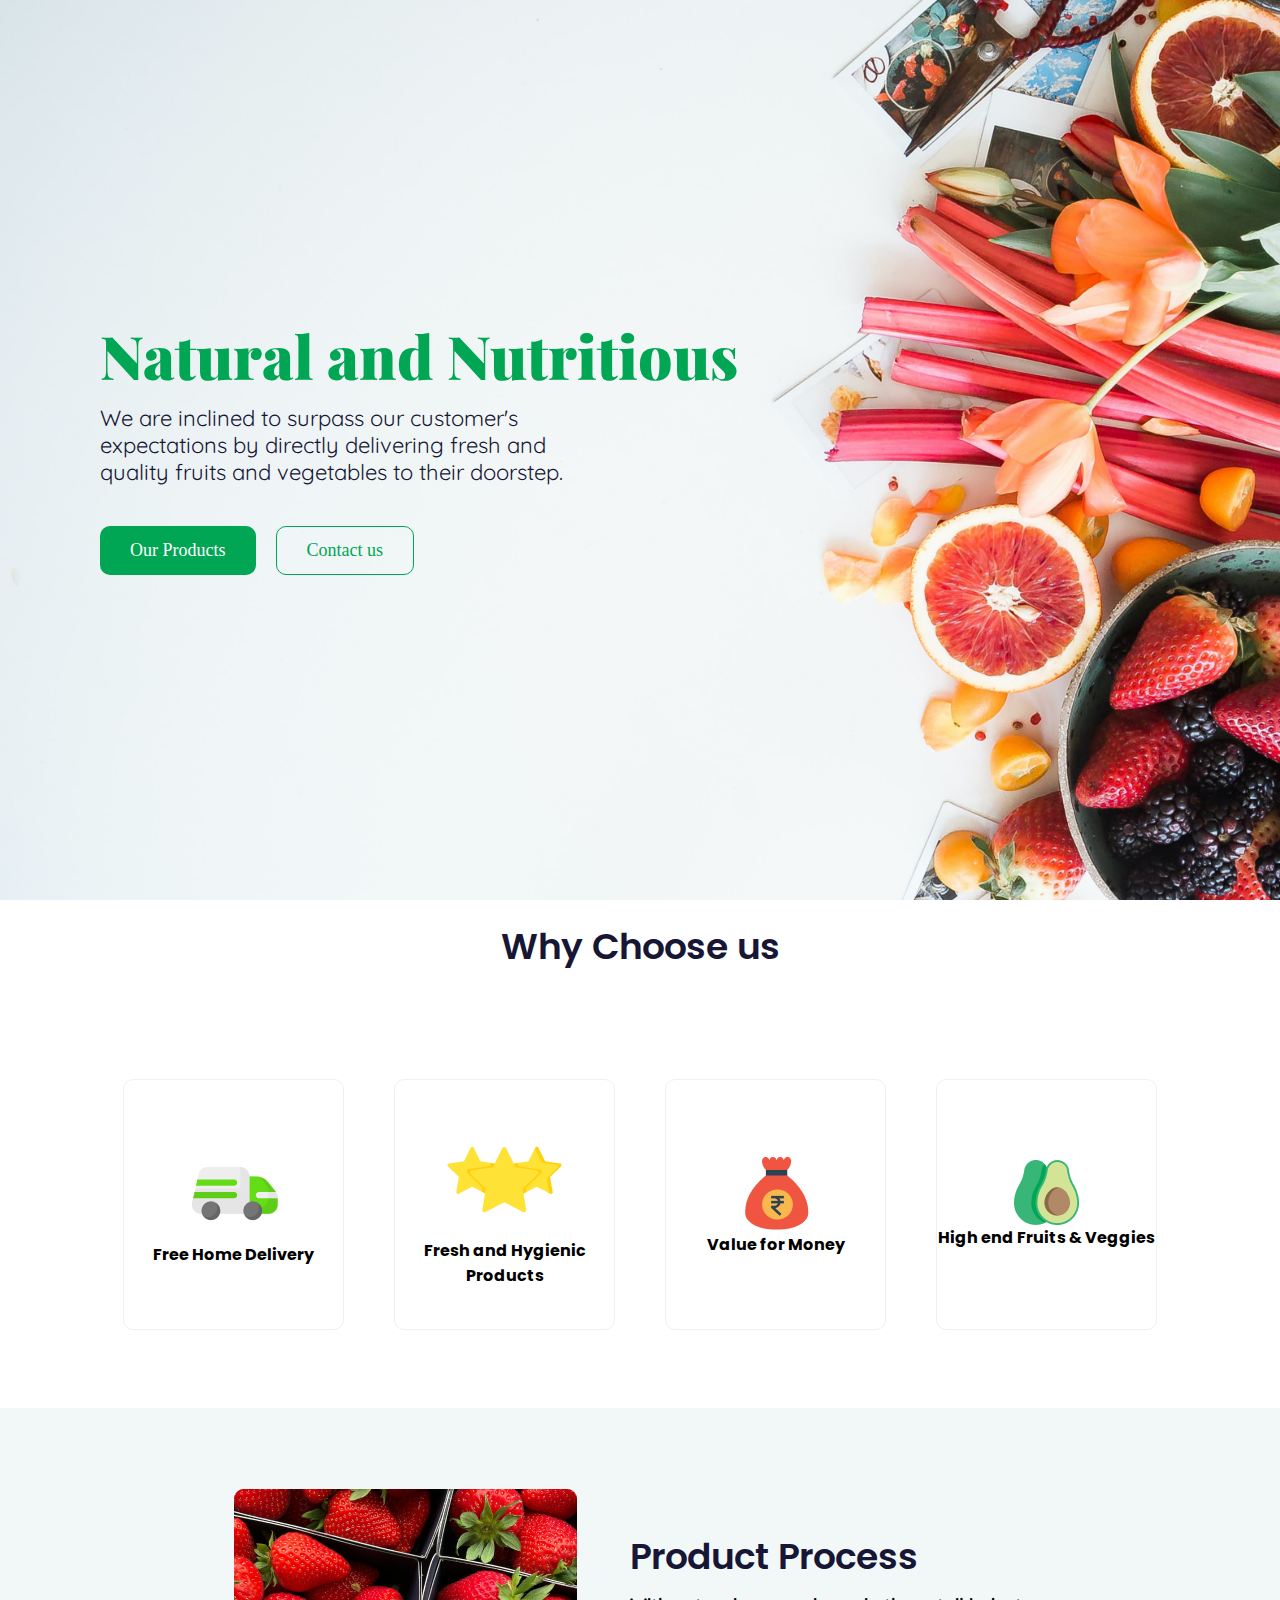
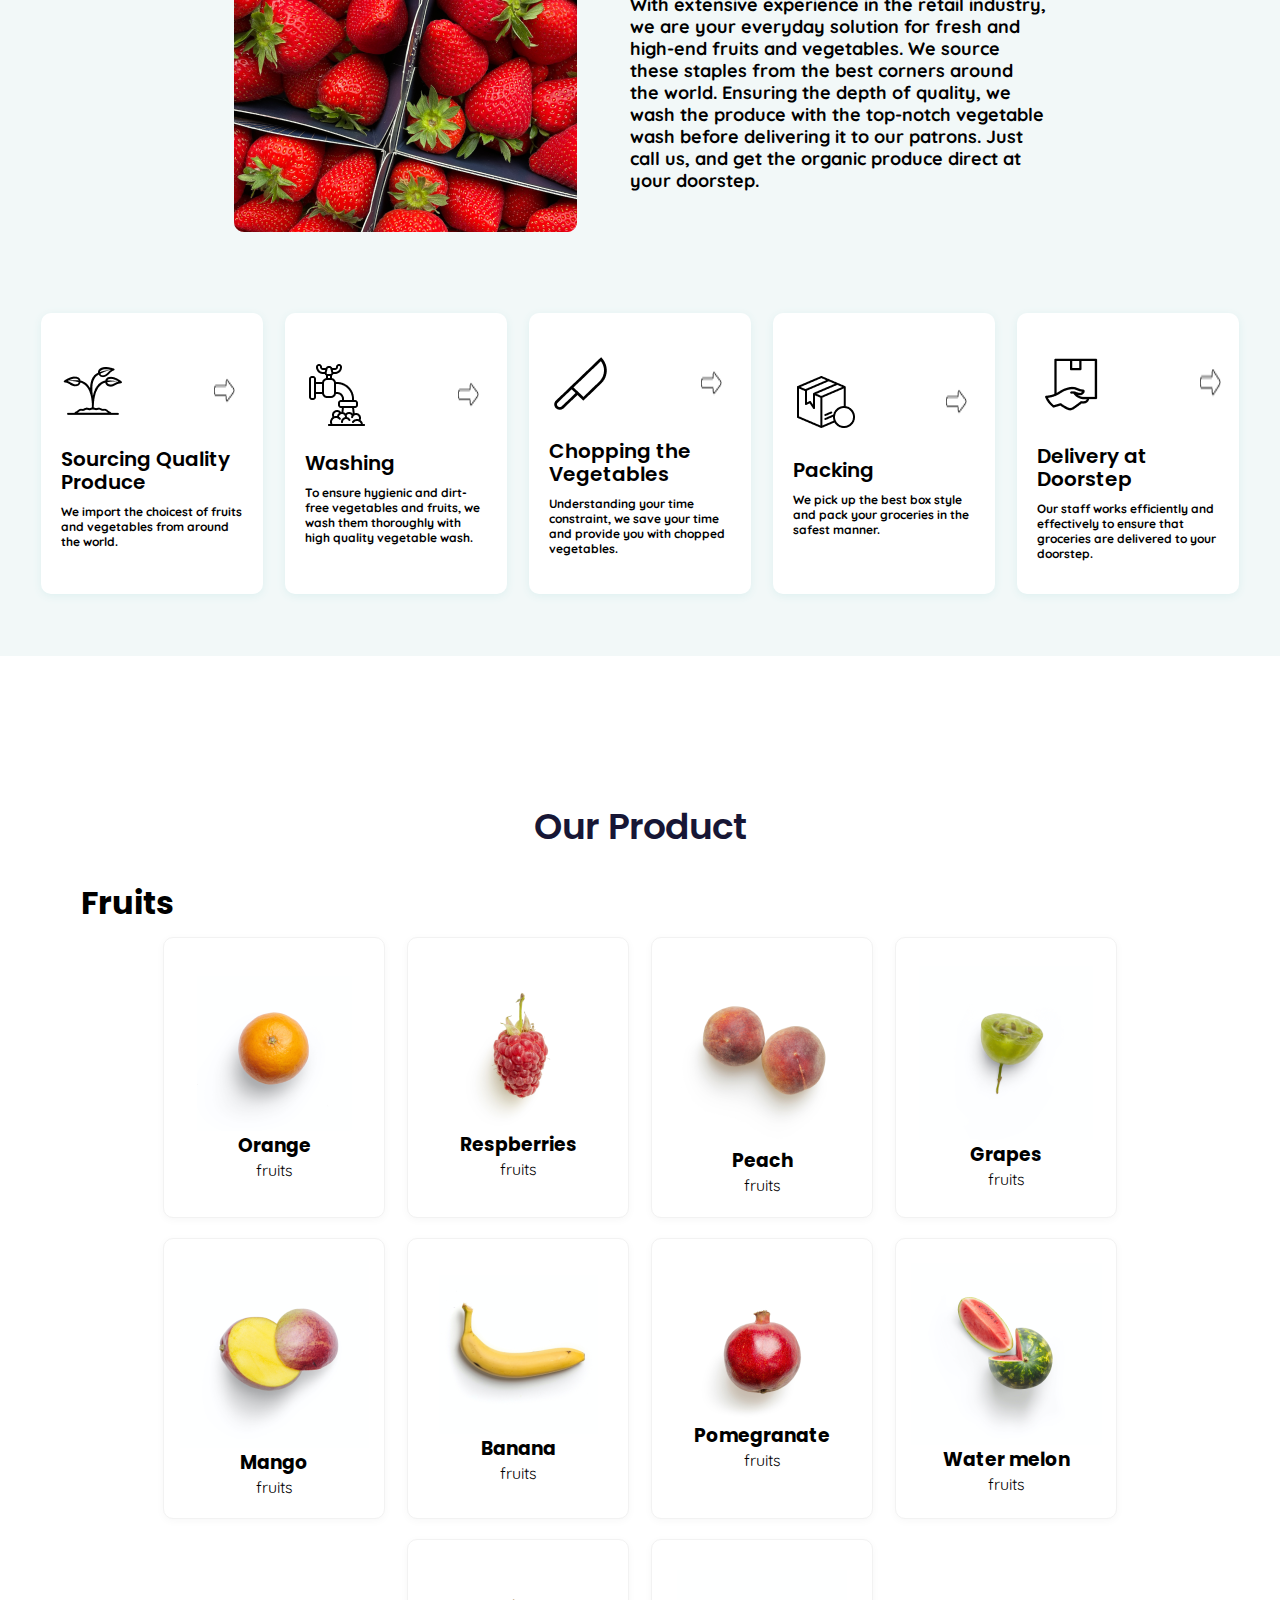
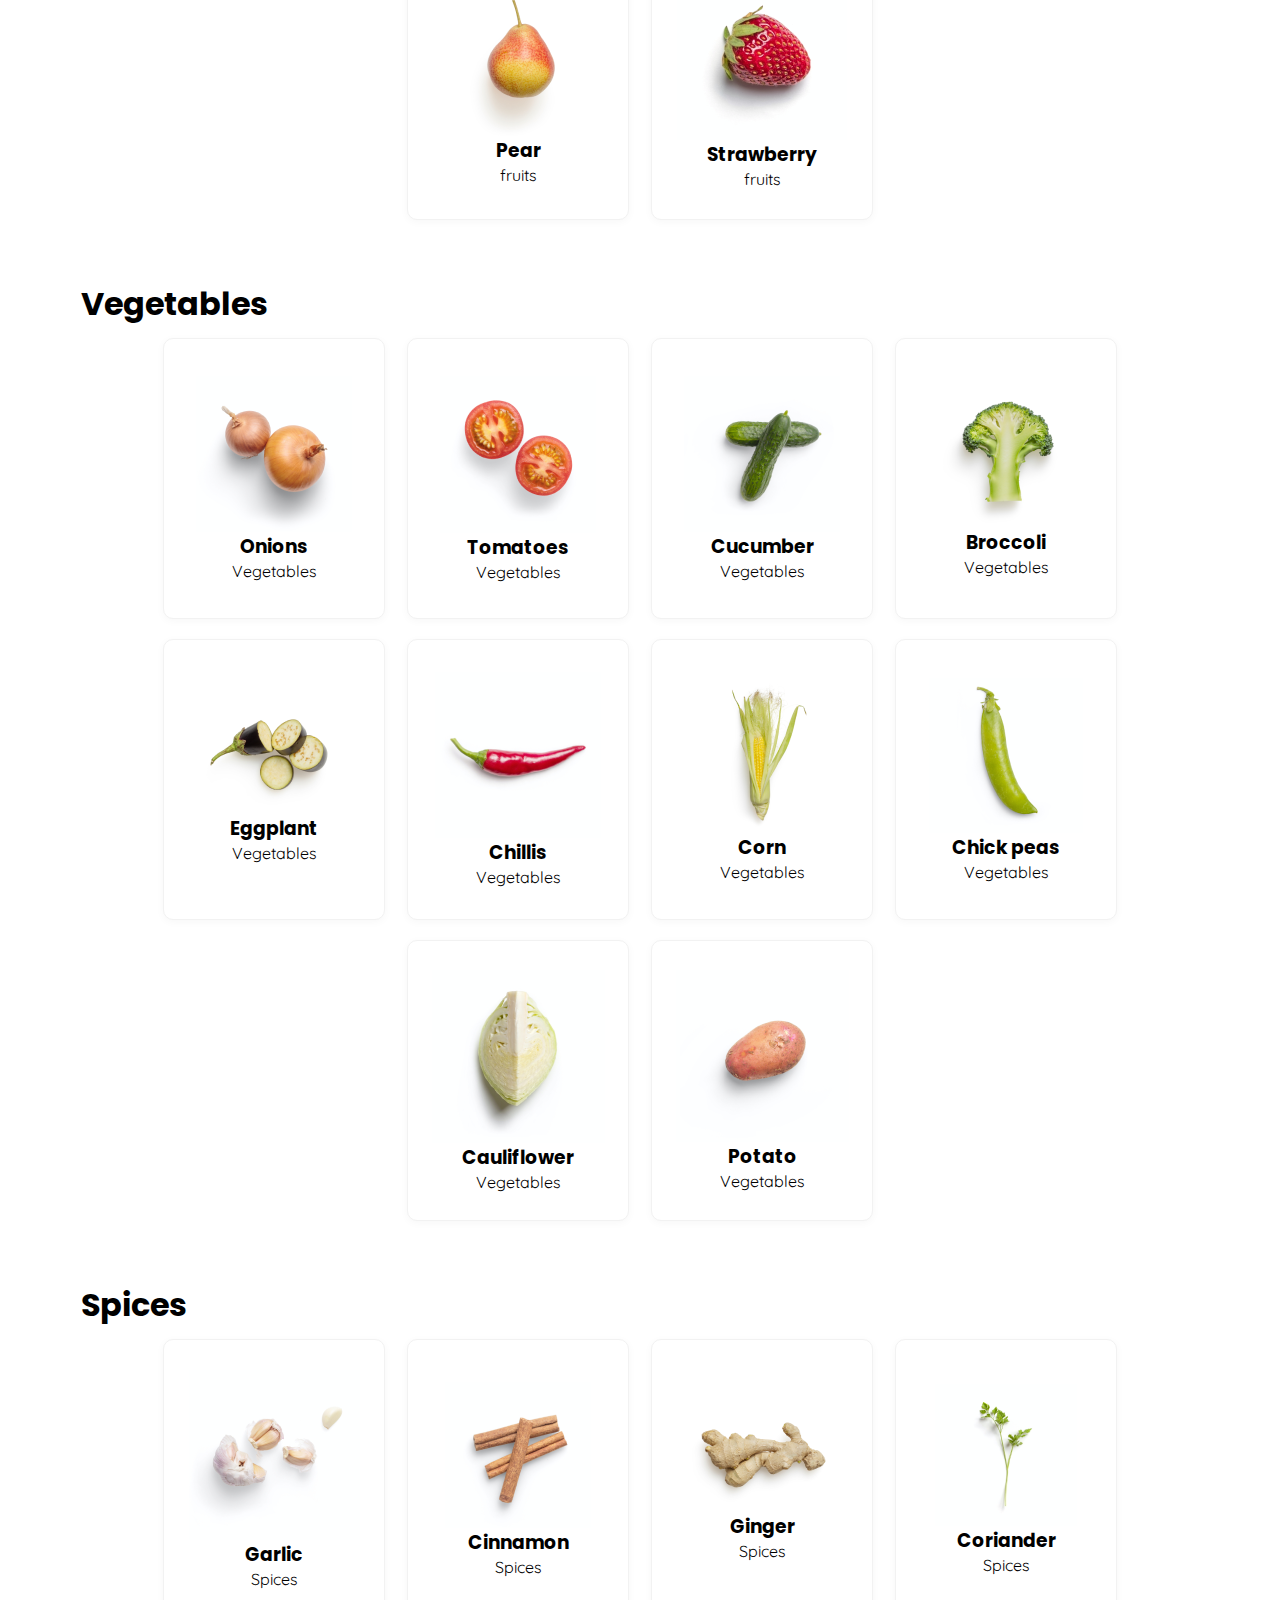
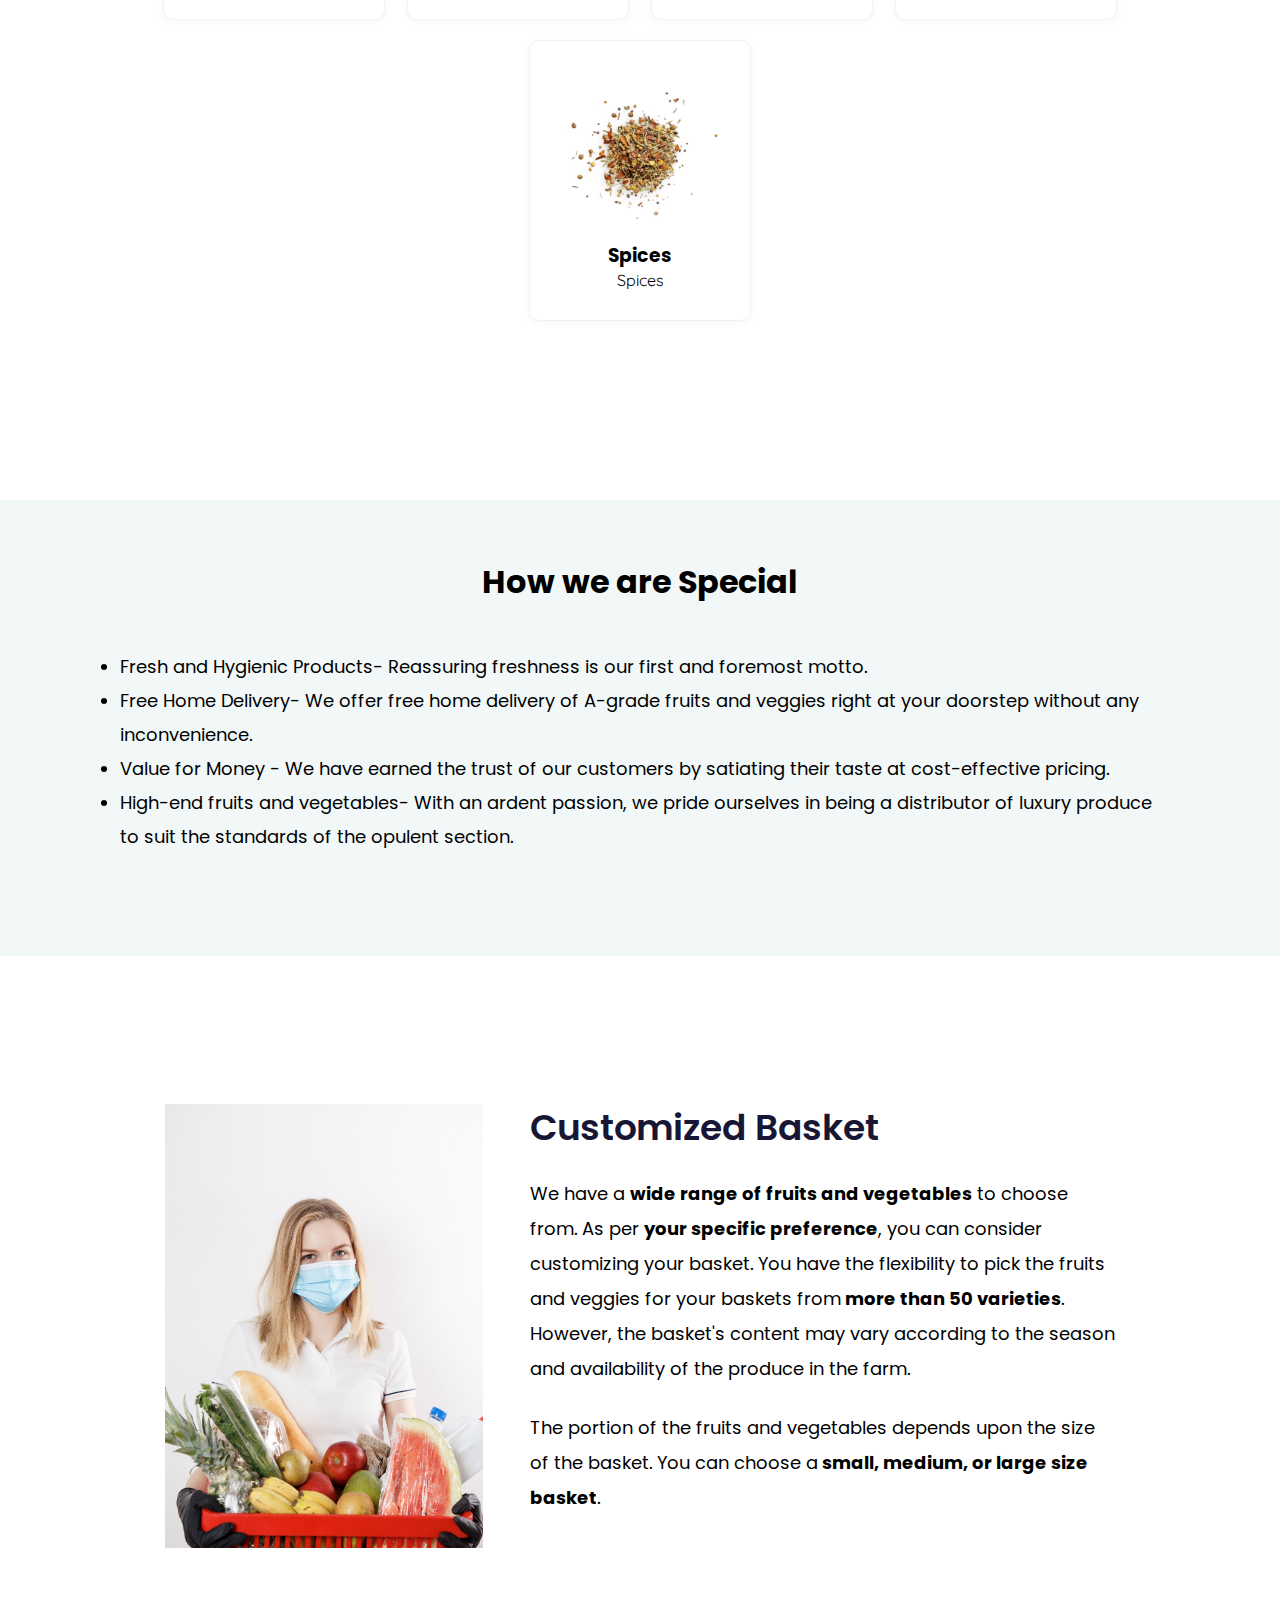
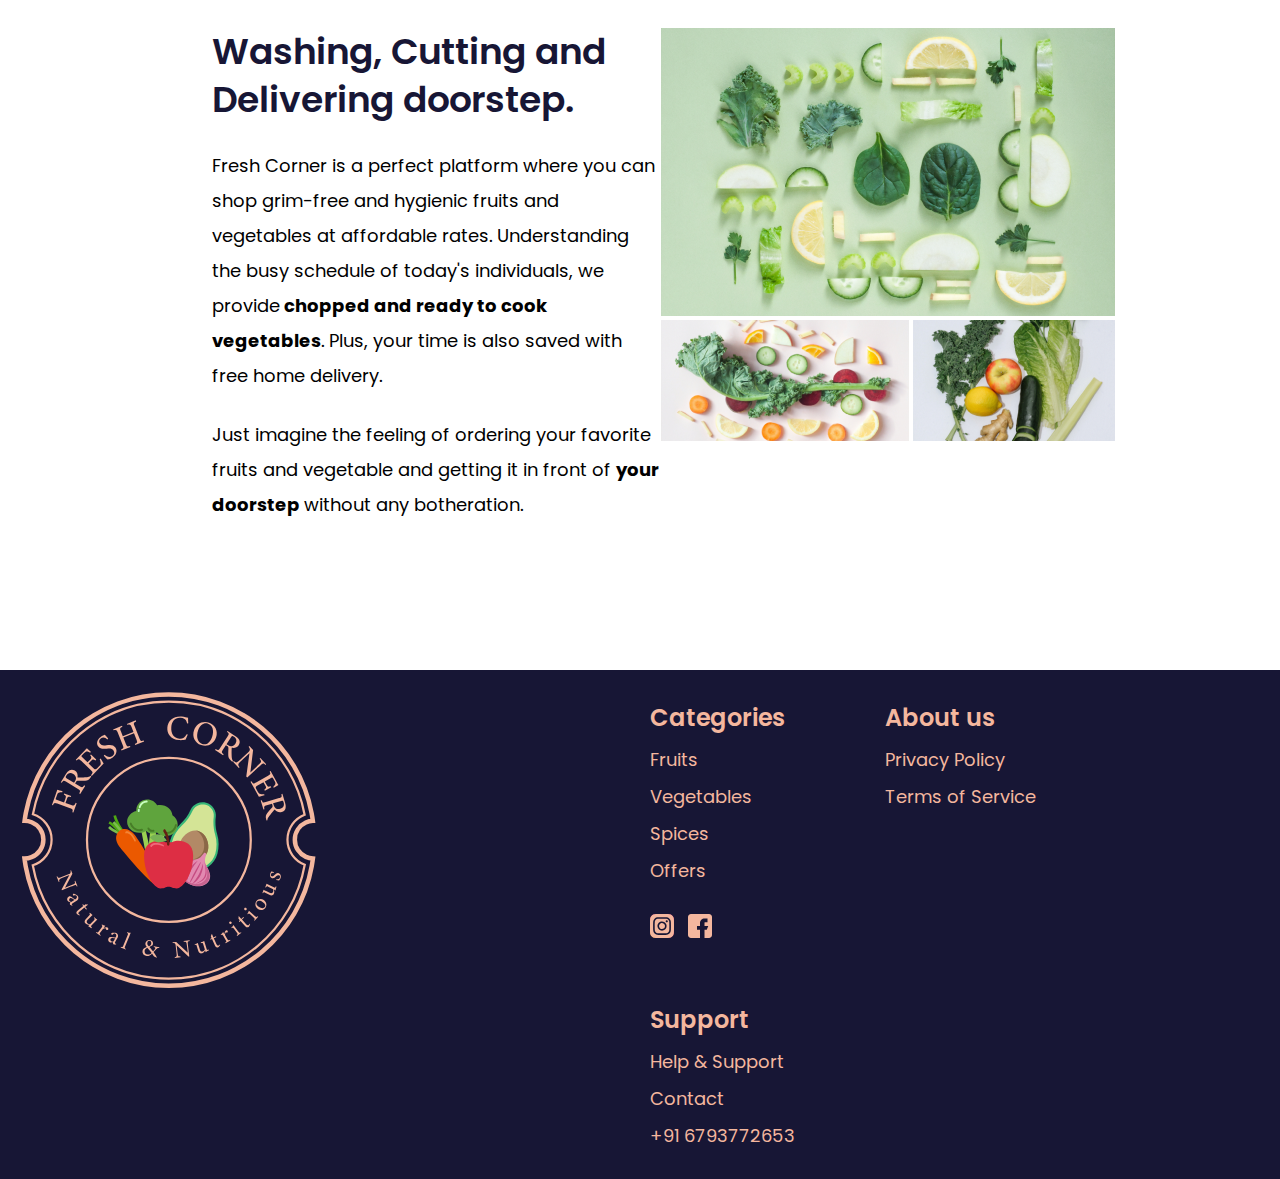
==== commit 23798869: "commit five" ====
--- a/index.html
+++ b/index.html
@@ -6,44 +6,42 @@
     <meta http-equiv="X-UA-Compatible" content="IE=edge" />
     <meta name="viewport" content="width=device-width, initial-scale=1.0" />
     <title>Food Corner Website</title>
+    <link rel="stylesheet" href="https://cdnjs.cloudflare.com/ajax/libs/OwlCarousel2/2.3.4/assets/owl.carousel.min.css">
+    <link rel="stylesheet"
+        href="https://cdnjs.cloudflare.com/ajax/libs/OwlCarousel2/2.3.4/assets/owl.theme.default.css">
     <link rel="stylesheet" href="Css/style.css" />
 </head>
 
 <body>
+
     <header>
-<h1>Natural and Nutritious</h1>
-<p>We are inclined to surpass our customer's expectations by directly delivering fresh and quality fruits and vegetables to their doorstep. 
-</p>
-<div>
-    <a class="btn-op" href="#Our-products">Our Products</a>
-    <a class="btn-cu" href="tel:+916793772653">Contact us</a>
-
-
-</div>
+        <h1>Natural and Nutritious</h1>
+        <p>We are inclined to surpass our customer's expectations by directly delivering fresh and quality fruits and
+            vegetables to their doorstep.
+        </p>
+        <div>
+            <a class="btn-op" href="#Our-products">Our Products</a>
+            <a class="btn-cu" href="tel:+916793772653">Contact us</a>
+
+        </div>
     </header>
-
-
-
-
-
-    
     <section class="why-choose-us">
         <h1 class="w-c-u">Why Choose us</h1>
         <div class="wcu-items">
             <div class="wcu-item">
-                <img src="img/delivery-van 1.svg" alt="" />
+                <img src="img/delivery-van 1.png" alt="" />
                 <h4>Free Home Delivery</h4>
             </div>
             <div class="wcu-item">
-                <img src="img/review 1.svg" alt="" />
+                <img src="img/review 1.png" alt="" />
                 <h4>Fresh and Hygienic Products</h4>
             </div>
             <div class="wcu-item">
-                <img src="img/money-4 1.svg" alt="" />
+                <img src="img/money-4 1.png" alt="" />
                 <h4>Value for Money</h4>
             </div>
             <div class="wcu-item">
-                <img src="img/avocado-3 2.svg" alt="" />
+                <img src="img/avocado-3 2.png" alt="" />
                 <h4>High end Fruits & Veggies</h4>
             </div>
         </div>
@@ -51,8 +49,8 @@
 
     <section class="product-process">
         <div class="p-p-info">
-            <img src="img/raghavendra-mithare-cdS0S11bGoo-unsplash 1.svg" class="ragh" alt="" />
-            <img src="img/strowberry.svg" class="strn-img" alt="">
+            <img src="img/raghavendra-mithare-cdS0S11bGoo-unsplash 1.png" class="ragh" alt="" />
+            <img src="img/strowberry.png" class="strn-img" alt="">
             <div class="p-p-content">
                 <h1>Product Process</h1>
                 <p>
@@ -68,8 +66,8 @@
         <div class="p-p-process">
             <div class="single-p-p-process">
                 <div class="p-p-process-icons">
-                    <img src="img/Icon/plant 1.svg" alt="" />
-                    <img class="arrow" src="img/Icon/arrow-2 2.svg" alt="" />
+                    <img src="img/Icon/plant 1.png" alt="" />
+                    <img class="arrow" src="img/Icon/arrow-2 2.png" alt="" />
                 </div>
                 <h3>Sourcing Quality Produce</h3>
                 <p>
@@ -79,8 +77,8 @@
             </div>
             <div class="single-p-p-process">
                 <div class="p-p-process-icons">
-                    <img src="img/Icon/water-tap 1.svg" alt="" />
-                    <img class="arrow" src="img/Icon/arrow-2 2.svg" alt="" />
+                    <img src="img/Icon/water-tap 1.png" alt="" />
+                    <img class="arrow" src="img/Icon/arrow-2 2.png" alt="" />
                 </div>
                 <h3>Washing</h3>
                 <p>
@@ -90,8 +88,8 @@
             </div>
             <div class="single-p-p-process">
                 <div class="p-p-process-icons">
-                    <img src="img/Icon/knife 1.svg" alt="" />
-                    <img class="arrow" src="img/Icon/arrow-2 2.svg" alt="" />
+                    <img src="img/Icon/knife 1.png" alt="" />
+                    <img class="arrow" src="img/Icon/arrow-2 2.png" alt="" />
                 </div>
                 <h3>Chopping the Vegetables</h3>
                 <p>
@@ -101,8 +99,8 @@
             </div>
             <div class="single-p-p-process">
                 <div class="p-p-process-icons">
-                    <img src="img/Icon/box-3 1.svg" alt="" />
-                    <img class="arrow" src="img/Icon/arrow-2 2.svg" alt="" />
+                    <img src="img/Icon/box-3 1.png" alt="" />
+                    <img class="arrow" src="img/Icon/arrow-2 2.png" alt="" />
                 </div>
                 <h3>Packing</h3>
                 <p>
@@ -112,8 +110,8 @@
             </div>
             <div class="single-p-p-process">
                 <div class="p-p-process-icons">
-                    <img src="img/Icon/delivery 1.svg" alt="" />
-                    <img class="arrow" src="img/Icon/arrow-2 2.svg" alt="" />
+                    <img src="img/Icon/delivery 1.png" alt="" />
+                    <img class="arrow" src="img/Icon/arrow-2 2.png" alt="" />
                 </div>
                 <h3>Delivery at Doorstep</h3>
                 <p>
@@ -128,157 +126,238 @@
         <h1 class="h1-our-prdt">Our Product</h1>
         <div class="div-our-product" id="fruits">
             <h1>Fruits</h1>
-            <div class="productes-boxes">
-                <div class="single-product-box">
-                    <img src="img/Products/Fruit/1.svg" alt="" />
-                    <h3>Orange</h3>
-                    <p>fruits</p>
-                </div>
-                <div class="single-product-box">
-                    <img src="img/Products/Fruit/2.svg" alt="" />
-                    <h3>Respberries</h3>
-                    <p>fruits</p>
-                </div>
-                <div class="single-product-box">
-                    <img src="img/Products/Fruit/3.svg" alt="" />
-                    <h3>Peach</h3>
-                    <p>fruits</p>
-                </div>
-                <div class="single-product-box">
-                    <img src="img/Products/Fruit/4.svg" alt="" />
-                    <h3>Grapes</h3>
-                    <p>fruits</p>
-                </div>
-                <div class="single-product-box">
-                    <img src="img/Products/Fruit/5.svg" alt="" />
-                    <h3>Mango</h3>
-                    <p>fruits</p>
-                </div>
-                <div class="single-product-box">
-                    <img src="img/Products/Fruit/6.svg" alt="" />
-                    <h3>Banana</h3>
-                    <p>fruits</p>
-                </div>
-                <div class="single-product-box">
-                    <img src="img/Products/Fruit/7.svg" alt="" />
-                    <h3>Pomegranate</h3>
-                    <p>fruits</p>
-                </div>
-                <div class="single-product-box">
-                    <img src="img/Products/Fruit/8.svg" alt="" />
-                    <h3>Water melon</h3>
-                    <p>fruits</p>
-                </div>
-                <div class="single-product-box">
-                    <img src="img/Products/Fruit/9.svg" alt="" />
-                    <h3>Orange</h3>
-                    <p>fruits</p>
-                </div>
-                <div class="single-product-box">
-                    <img src="img/Products/Fruit/10.svg" alt="" />
-                    <h3>Orange</h3>
-                    <p>fruits</p>
-                </div>
-            </div>
-        </div>
-        <div class="div-our-product"  id="vegetables">
+            <!-- End For Desktop and tablat -->
+            <div id="desktop">
+                <div class="productes-boxes ">
+                    <div class="single-product-box">
+                        <img src="img/Products/Fruit/1.png" alt="" />
+                        <h3>Orange</h3>
+                        <p>fruits</p>
+                    </div>
+                    <div class="single-product-box">
+                        <img src="img/Products/Fruit/2.png" alt="" />
+                        <h3>Respberries</h3>
+                        <p>fruits</p>
+                    </div>
+                    <div class="single-product-box">
+                        <img src="img/Products/Fruit/3.png" alt="" />
+                        <h3>Peach</h3>
+                        <p>fruits</p>
+                    </div>
+                    <div class="single-product-box">
+                        <img src="img/Products/Fruit/4.png" alt="" />
+                        <h3>Grapes</h3>
+                        <p>fruits</p>
+                    </div>
+                    <div class="single-product-box">
+                        <img src="img/Products/Fruit/5.png" alt="" />
+                        <h3>Mango</h3>
+                        <p>fruits</p>
+                    </div>
+                    <div class="single-product-box">
+                        <img src="img/Products/Fruit/6.png" alt="" />
+                        <h3>Banana</h3>
+                        <p>fruits</p>
+                    </div>
+                    <div class="single-product-box">
+                        <img src="img/Products/Fruit/7.png" alt="" />
+                        <h3>Pomegranate</h3>
+                        <p>fruits</p>
+                    </div>
+                    <div class="single-product-box">
+                        <img src="img/Products/Fruit/8.png" alt="" />
+                        <h3>Water melon</h3>
+                        <p>fruits</p>
+                    </div>
+                    <div class="single-product-box">
+                        <img src="img/Products/Fruit/9.png" alt="" />
+                        <h3>Pear</h3>
+                        <p>fruits</p>
+                    </div>
+                    <div class="single-product-box">
+                        <img src="img/Products/Fruit/10.png" alt="" />
+                        <h3>Strawberry</h3>
+                        <p>fruits</p>
+                    </div>
+                </div>
+            </div>
+            <!-- End For Desktop and tablat -->
+
+
+
+
+
+
+
+            <!-- Slider for mobile -->
+            <div id="mobile">
+                <div class="productes-boxes brand-carousel section-padding owl-carousel">
+                    <div class="single-product-box">
+                        <img src="img/Products/Fruit/1.png" alt="" />
+                        <h3>Orange</h3>
+                        <p>fruits</p>
+                    </div>
+                    <div class="single-product-box">
+                        <img src="img/Products/Fruit/2.png" alt="" />
+                        <h3>Respberries</h3>
+                        <p>fruits</p>
+                    </div>
+                    <div class="single-product-box">
+                        <img src="img/Products/Fruit/3.png" alt="" />
+                        <h3>Peach</h3>
+                        <p>fruits</p>
+                    </div>
+                    <div class="single-product-box">
+                        <img src="img/Products/Fruit/4.png" alt="" />
+                        <h3>Grapes</h3>
+                        <p>fruits</p>
+                    </div>
+                    <div class="single-product-box">
+                        <img src="img/Products/Fruit/5.png" alt="" />
+                        <h3>Mango</h3>
+                        <p>fruits</p>
+                    </div>
+                    <div class="single-product-box">
+                        <img src="img/Products/Fruit/6.png" alt="" />
+                        <h3>Banana</h3>
+                        <p>fruits</p>
+                    </div>
+                    <div class="single-product-box">
+                        <img src="img/Products/Fruit/7.png" alt="" />
+                        <h3>Pomegranate</h3>
+                        <p>fruits</p>
+                    </div>
+                    <div class="single-product-box">
+                        <img src="img/Products/Fruit/8.png" alt="" />
+                        <h3>Water melon</h3>
+                        <p>fruits</p>
+                    </div>
+                    <div class="single-product-box">
+                        <img src="img/Products/Fruit/9.png" alt="" />
+                        <h3>Pear</h3>
+                        <p>fruits</p>
+                    </div>
+                    <div class="single-product-box">
+                        <img src="img/Products/Fruit/10.png" alt="" />
+                        <h3>Strawberry</h3>
+                        <p>fruits</p>
+                    </div>
+                </div>
+            </div>
+            <!-- End Slider for mobile -->
+
+
+
+
+
+
+
+
+
+
+
+
+
+        </div>
+        <div class="div-our-product" id="vegetables">
             <h1>Vegetables</h1>
             <div class="productes-boxes">
                 <div class="single-product-box">
-                    <img src="img/Products/Vegetables/1.svg" alt="" />
+                    <img src="img/Products/Vegetables/1.png" alt="" />
                     <h3>Onions </h3>
                     <p>Vegetables</p>
                 </div>
                 <div class="single-product-box">
-                    <img src="img/Products/Vegetables/2.svg" alt="" />
+                    <img src="img/Products/Vegetables/2.png" alt="" />
                     <h3>Tomatoes</h3>
                     <p>Vegetables</p>
 
                 </div>
                 <div class="single-product-box">
-                    <img src="img/Products/Vegetables/3.svg" alt="" />
+                    <img src="img/Products/Vegetables/3.png" alt="" />
                     <h3>Cucumber</h3>
                     <p>Vegetables</p>
 
                 </div>
                 <div class="single-product-box">
-                    <img src="img/Products/Vegetables/4.svg" alt="" />
+                    <img src="img/Products/Vegetables/4.png" alt="" />
                     <h3>Broccoli</h3>
                     <p>Vegetables</p>
 
                 </div>
                 <div class="single-product-box">
-                    <img src="img/Products/Vegetables/5.svg" alt="" />
+                    <img src="img/Products/Vegetables/5.png" alt="" />
                     <h3>Eggplant</h3>
                     <p>Vegetables</p>
 
                 </div>
                 <div class="single-product-box">
-                    <img src="img/Products/Vegetables/6.svg" alt="" />
+                    <img src="img/Products/Vegetables/6.png" alt="" />
                     <h3>Chillis</h3>
                     <p>Vegetables</p>
 
                 </div>
                 <div class="single-product-box">
-                    <img src="img/Products/Vegetables/7.svg" alt="" />
+                    <img src="img/Products/Vegetables/7.png" alt="" />
                     <h3>Corn</h3>
                     <p>Vegetables</p>
 
                 </div>
                 <div class="single-product-box">
-                    <img src="img/Products/Vegetables/8.svg" alt="" />
+                    <img src="img/Products/Vegetables/8.png" alt="" />
                     <h3>Chick peas</h3>
                     <p>Vegetables</p>
 
                 </div>
                 <div class="single-product-box">
-                    <img src="img/Products/Vegetables/9.svg" alt="" />
+                    <img src="img/Products/Vegetables/9.png" alt="" />
                     <h3>Cauliflower</h3>
                     <p>Vegetables</p>
 
                 </div>
                 <div class="single-product-box">
-                    <img src="img/Products/Vegetables/10.svg" alt="" />
+                    <img src="img/Products/Vegetables/10.png" alt="" />
                     <h3>Potato</h3>
                     <p>Vegetables</p>
                 </div>
             </div>
         </div>
-        <div class="div-our-product"  id="Spices">
+        <div class="div-our-product" id="Spices">
             <h1>Spices</h1>
             <div class="productes-boxes">
                 <div class="single-product-box">
-                    <img src="img/Products/Spices/1.svg" alt="" />
+                    <img src="img/Products/Spices/1.png" alt="" />
                     <h3>Garlic </h3>
                     <p>Spices</p>
                 </div>
                 <div class="single-product-box">
-                    <img src="img/Products/Spices/2.svg" alt="" />
+                    <img src="img/Products/Spices/2.png" alt="" />
                     <h3>Cinnamon</h3>
                     <p>Spices</p>
 
 
                 </div>
                 <div class="single-product-box">
-                    <img src="img/Products/Spices/3.svg" alt="" />
+                    <img src="img/Products/Spices/3.png" alt="" />
                     <h3>Ginger</h3>
                     <p>Spices</p>
 
 
                 </div>
                 <div class="single-product-box">
-                    <img src="img/Products/Spices/4.svg" alt="" />
+                    <img src="img/Products/Spices/4.png" alt="" />
                     <h3>Coriander</h3>
                     <p>Spices</p>
 
 
                 </div>
                 <div class="single-product-box">
-                    <img src="img/Products/Spices/5.svg" alt="" />
+                    <img src="img/Products/Spices/5.png" alt="" />
                     <h3>Spices</h3>
                     <p>Spices</p>
                 </div>
             </div>
+
     </section>
 
     <section class="How-we-are-special">
@@ -300,12 +379,15 @@
             <img class="cust-img" src="img/liuba-bilyk-jzC_PQ4c7yM-unsplash 1.png" alt="">
             <div class="Customized-Basket-content">
                 <h1>Customized Basket</h1>
-                <p>We have a <span> wide range of fruits and vegetables</span> to choose from. As per <span>your specific preference</span>, you
+                <p>We have a <span> wide range of fruits and vegetables</span> to choose from. As per <span>your
+                        specific preference</span>, you
                     can consider customizing your basket. You have the flexibility to pick the fruits and veggies for
-                    your baskets from<span> more than 50 varieties</span>. However, the basket's content may vary according to the
+                    your baskets from<span> more than 50 varieties</span>. However, the basket's content may vary
+                    according to the
                     season and availability of the produce in the farm. </p>
-                <p>The portion of the fruits and vegetables depends upon the size of the basket. You can choose a<span> small,
-                    medium, or large size basket</span>.
+                <p>The portion of the fruits and vegetables depends upon the size of the basket. You can choose a<span>
+                        small,
+                        medium, or large size basket</span>.
                 </p>
             </div>
 
@@ -315,32 +397,34 @@
             <div class="Customized-Basket-content">
                 <h1>Washing, Cutting and
                     Delivering doorstep.</h1>
-                    <div class="basket-images-sp">
-
-                        <img src="img/1.svg" alt="1imng"  class="img1">
-                        <div class="basket-img">
-                            <img src="img/2.svg" alt="1imng" class="img2">
-                            <img src="img/3.svg" alt="1imng" class="img3">
-                        </div>
-                    </div>
+                <div class="basket-images-sp">
+
+                    <img src="img/1.png" alt="1imng" class="img1">
+                    <div class="basket-img">
+                        <img src="img/2.png" alt="1imng" class="img2">
+                        <img src="img/3.png" alt="1imng" class="img3">
+                    </div>
+                </div>
                 <p>Fresh Corner is a perfect platform where you can shop grim-free and hygienic fruits and vegetables at
-                    affordable rates. Understanding the busy schedule of today's individuals, we provide<span> chopped and
-                    ready to cook vegetables</span>. Plus, your time is also saved with free home delivery.</p>
+                    affordable rates. Understanding the busy schedule of today's individuals, we provide<span> chopped
+                        and
+                        ready to cook vegetables</span>. Plus, your time is also saved with free home delivery.</p>
                 <p>Just imagine the feeling of ordering your favorite fruits and vegetable and getting it in front of
-                <span>  your doorstep </span>without any botheration.</p>
+                    <span> your doorstep </span>without any botheration.
+                </p>
             </div>
             <div class="basket-images">
 
-                <img src="img/1.svg" alt="1imng"  class="img1">
+                <img src="img/1.png" alt="1imng" class="img1">
                 <div class="basket-img">
-                    <img src="img/2.svg" alt="1imng" class="img2">
-                    <img src="img/3.svg" alt="1imng" class="img3">
+                    <img src="img/2.png" alt="1imng" class="img2">
+                    <img src="img/3.png" alt="1imng" class="img3">
                 </div>
             </div>
 
         </div>
     </section>
-<!-- 
+    <!-- 
 
     <section class="offers" id="offers">
         <div class="offer-text">
@@ -362,35 +446,36 @@
     </section> -->
 
 
+
     <footer>
         <div class="logo">
             <img src="./img/logo final.svg" alt="">
         </div>
         <div class="footer-items">
-        <div class="Categories">
-            <h3>Categories</h3>
-            <ul>
-                <li><a href="">Fruits</a></li>
-                <li><a href="">Vegetables</a></li>
-                <li><a href="">Spices</a></li>
-                <li><a href="">Offers</a></li>
-
-            </ul>
-            <div class="social-icons">
-           <a href="#"> <img src="img/footer/instagram.svg" alt=""></a>    
-           <a href="#"><img src="img/footer/facebook.svg" alt=""></a>     
-    
-
-            </div>
-        </div>
-        <div class="about-us">
-            <h3>About us</h3>
-
-            <ul>
-                <li><a href="">Privacy Policy</a></li>
-                <li><a href="">Terms of Service</a></li>
-            </ul>
-            <!-- <div class="payments">
+            <div class="Categories">
+                <h3>Categories</h3>
+                <ul>
+                    <li><a href="">Fruits</a></li>
+                    <li><a href="">Vegetables</a></li>
+                    <li><a href="">Spices</a></li>
+                    <li><a href="">Offers</a></li>
+
+                </ul>
+                <div class="social-icons">
+                    <a href="#"> <img src="img/footer/instagram.svg" alt=""></a>
+                    <a href="#"><img src="img/footer/facebook.svg" alt=""></a>
+
+
+                </div>
+            </div>
+            <div class="about-us">
+                <h3>About us</h3>
+
+                <ul>
+                    <li><a href="">Privacy Policy</a></li>
+                    <li><a href="">Terms of Service</a></li>
+                </ul>
+                <!-- <div class="payments">
                 <img src="img/footer/visa.svg" alt="">
                 <img src="img/footer/mastercard.svg" alt="">
                 <img src="img/footer/american express.svg" alt="">
@@ -398,19 +483,38 @@
                 <img src="img/footer/paypal.svg" alt="">
                 <img src="img/footer/paytm.svg" alt="">
             </div> -->
-        </div>
-        <div class="Support">
-            <h3>Support</h3>
-            
-            <ul>
-                <li><a href="">Help & Support</a></li>
-                <li><a href="">Contact</a></li>
-                <li ><a class="phone-no" href="tel:+916793772653">+91 6793772653</a></li>
-            </ul>
-        </div>
-    </div>
+            </div>
+            <div class="Support">
+                <h3>Support</h3>
+
+                <ul>
+                    <li><a href="">Help & Support</a></li>
+                    <li><a href="">Contact</a></li>
+                    <li><a class="phone-no" href="tel:+916793772653">+91 6793772653</a></li>
+                </ul>
+            </div>
+        </div>
     </footer>
-
+   
+    <script src="https://cdnjs.cloudflare.com/ajax/libs/jquery/3.5.1/jquery.min.js"></script>
+    <script src="https://cdnjs.cloudflare.com/ajax/libs/OwlCarousel2/2.3.4/owl.carousel.min.js"></script>
+    <script>
+        //  $('.brand-carousel').owlCarousel({
+        //     loop: true,
+        //     autoplay: false,
+        //     responsive: {
+        //         0: {
+        //             items: 1
+        //         },
+        //         400: {
+        //             items: 1
+        //         },
+        //         1000: {
+        //             items: 1
+        //         }
+        //     }
+        // })
+    </script>
     <script src="Js/index.js"></script>
 </body>
 
--- a/Css/style.css
+++ b/Css/style.css
@@ -16,6 +16,9 @@
 
 
 
+#mobile{
+    display: none;
+}
 /*    header   */
 
 header{
@@ -769,12 +772,19 @@
 
 /* phone */
 @media screen and (max-width: 450px) {
+    #desktop{
+        display: none;
+    }
+    #mobile{
+        display: block;
+    }
+   
 /* header */
 .logo img {
     width:100% ;
 }
 header{
-   background-image: url(/img/phone\ bg.svg);
+   background-image: url(/img/phonebg.png);
    height: 100vh;
    background-position: center; /* Center the image */
 background-repeat: no-repeat; /* Do not repeat the image */
@@ -981,6 +991,22 @@
 .Support{
     width: 74%;
 }
+
+
+/* slider */
+/* .productes-boxes{
+    display: flex;
+    flex-direction: row;
+    align-items: flex-start;
+    justify-content: start;
+    flex-wrap: nowrap;
+}
+.div-our-product h1{
+    margin-left: 30px;
+} */
+
+/* End slider */
+
 }
 
 /* End phone */
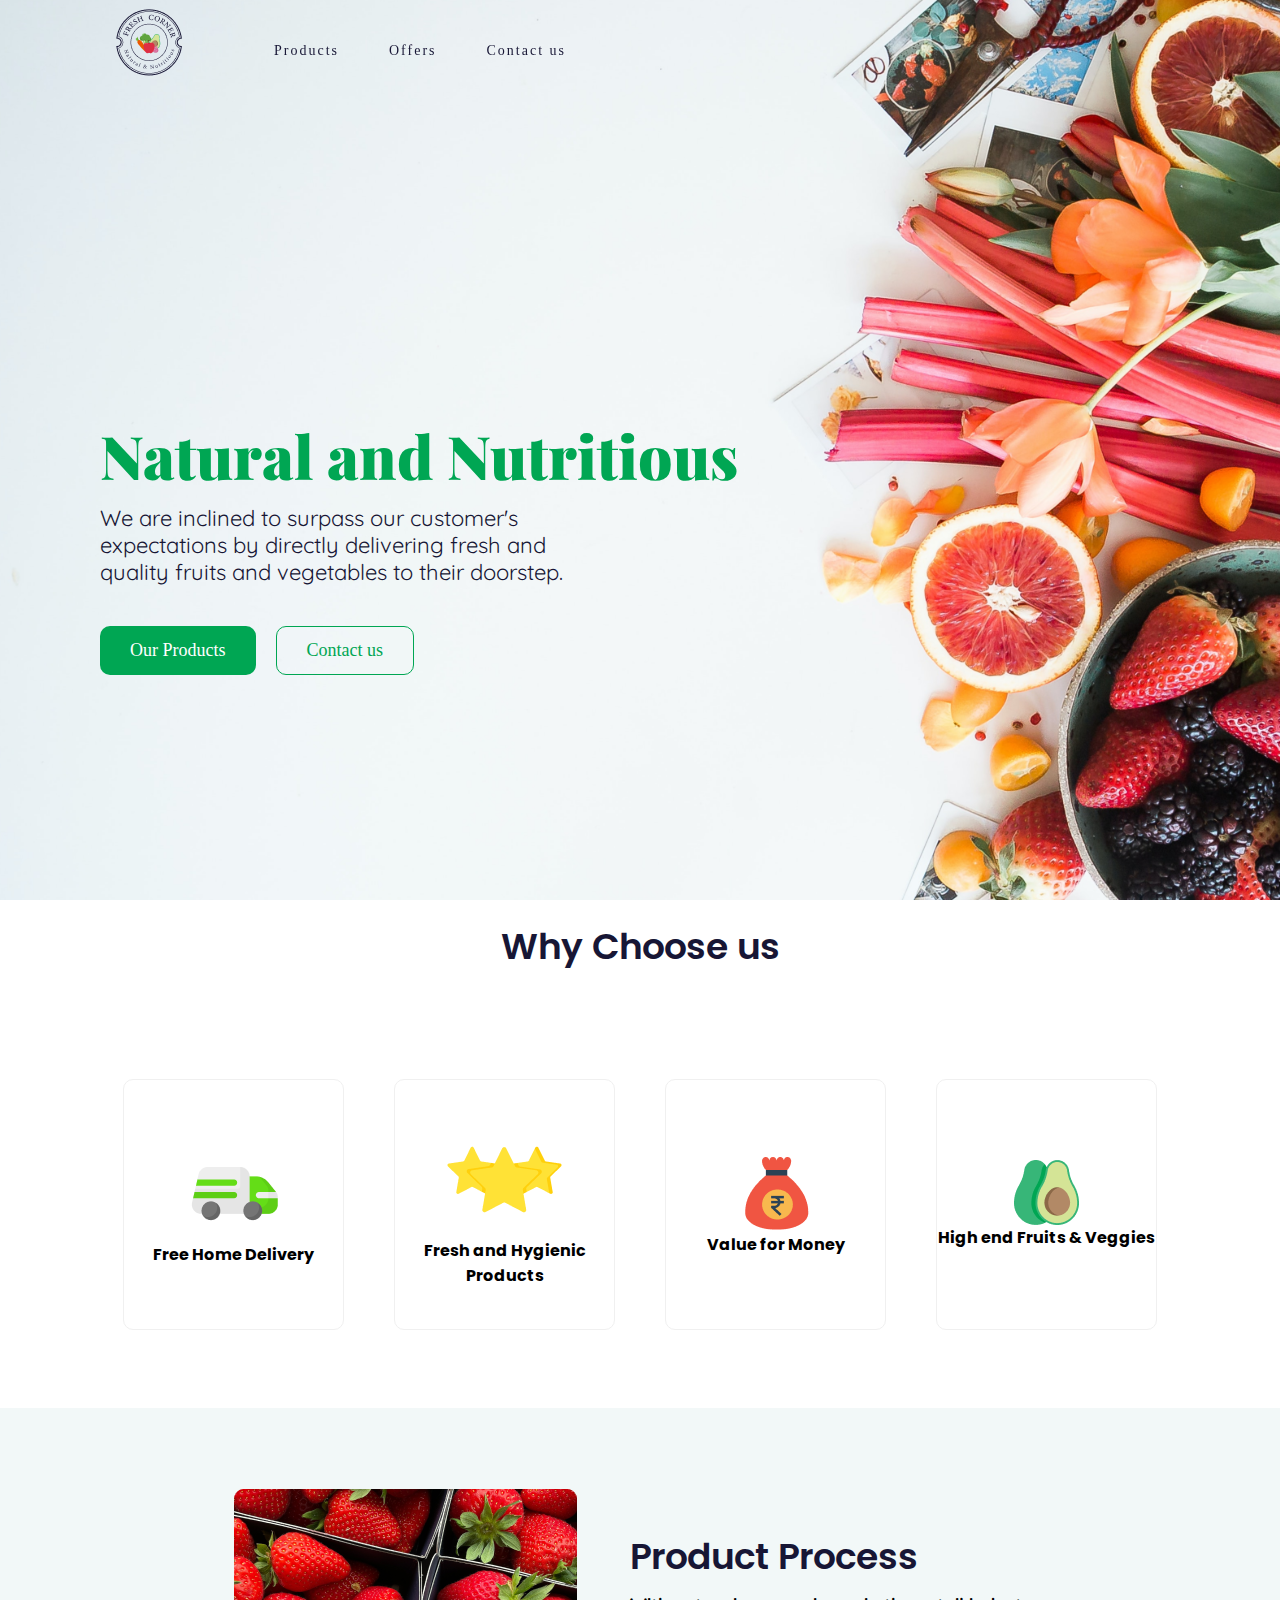
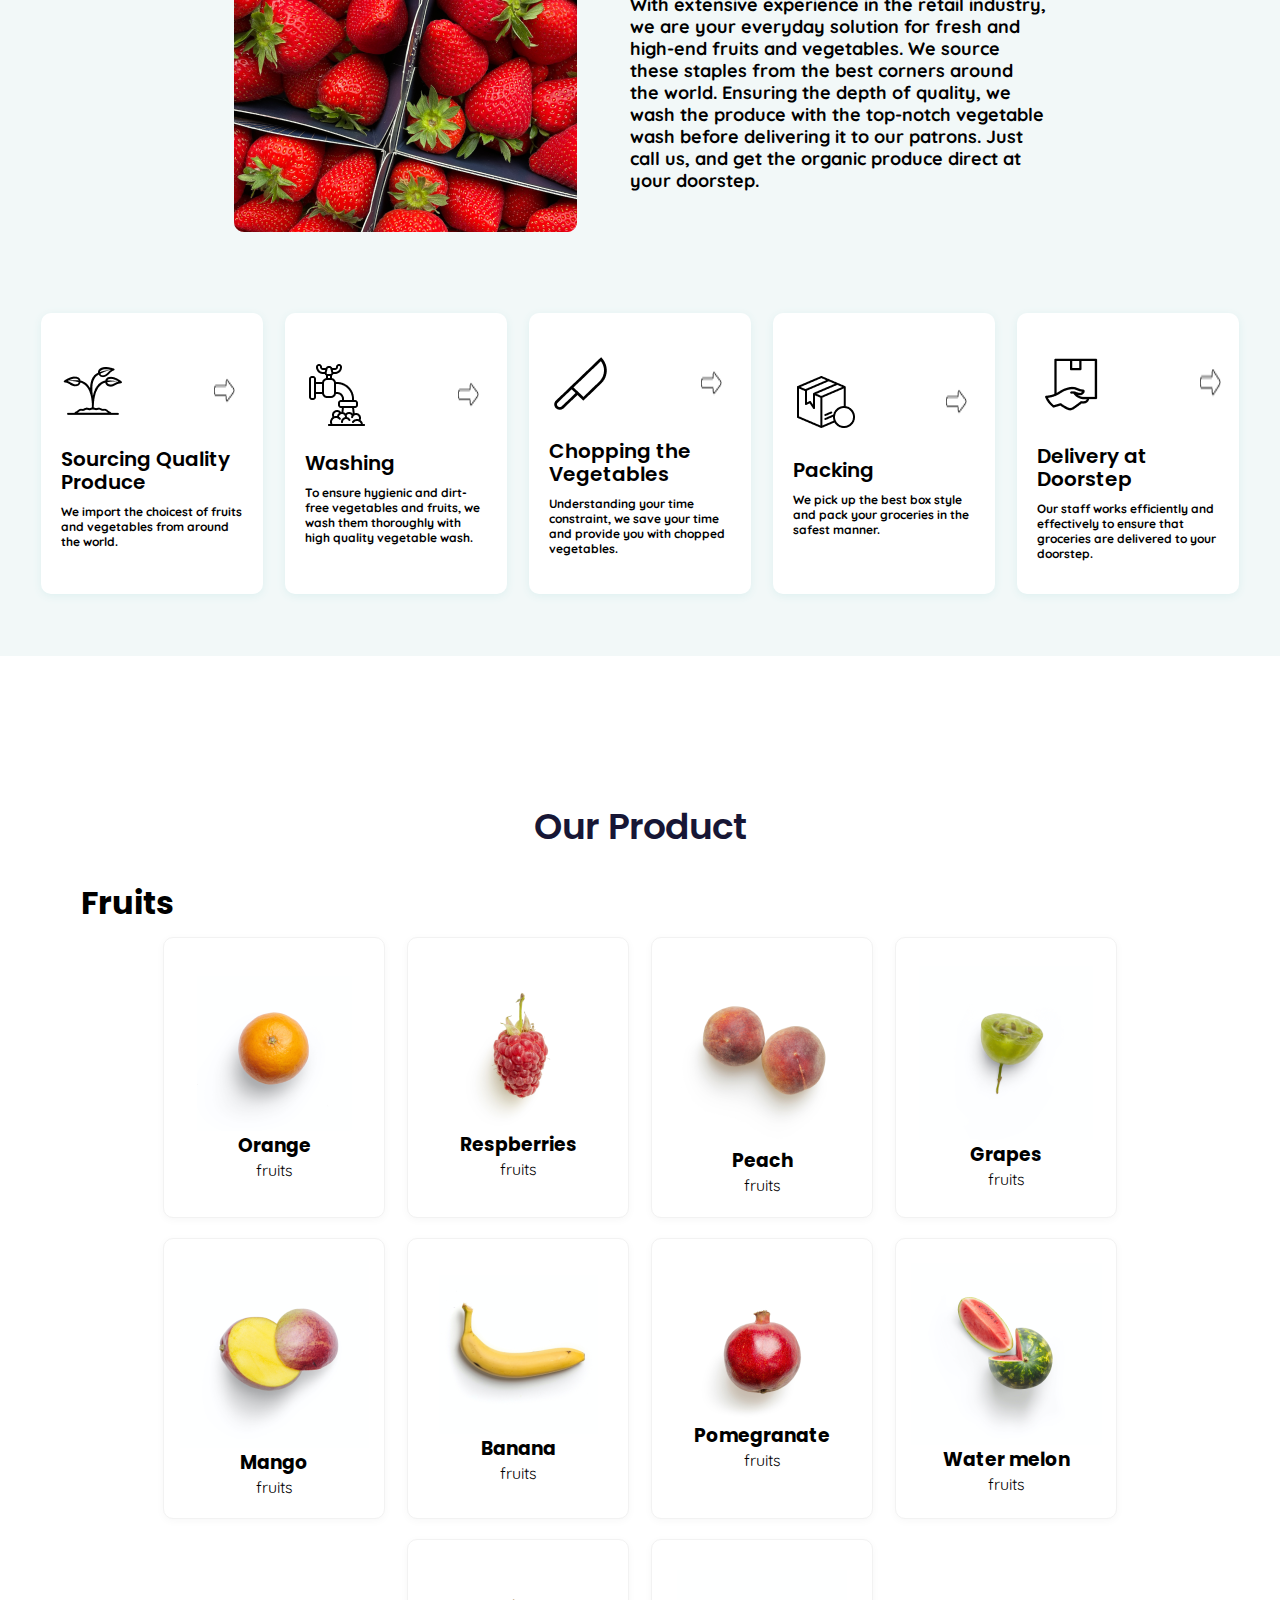
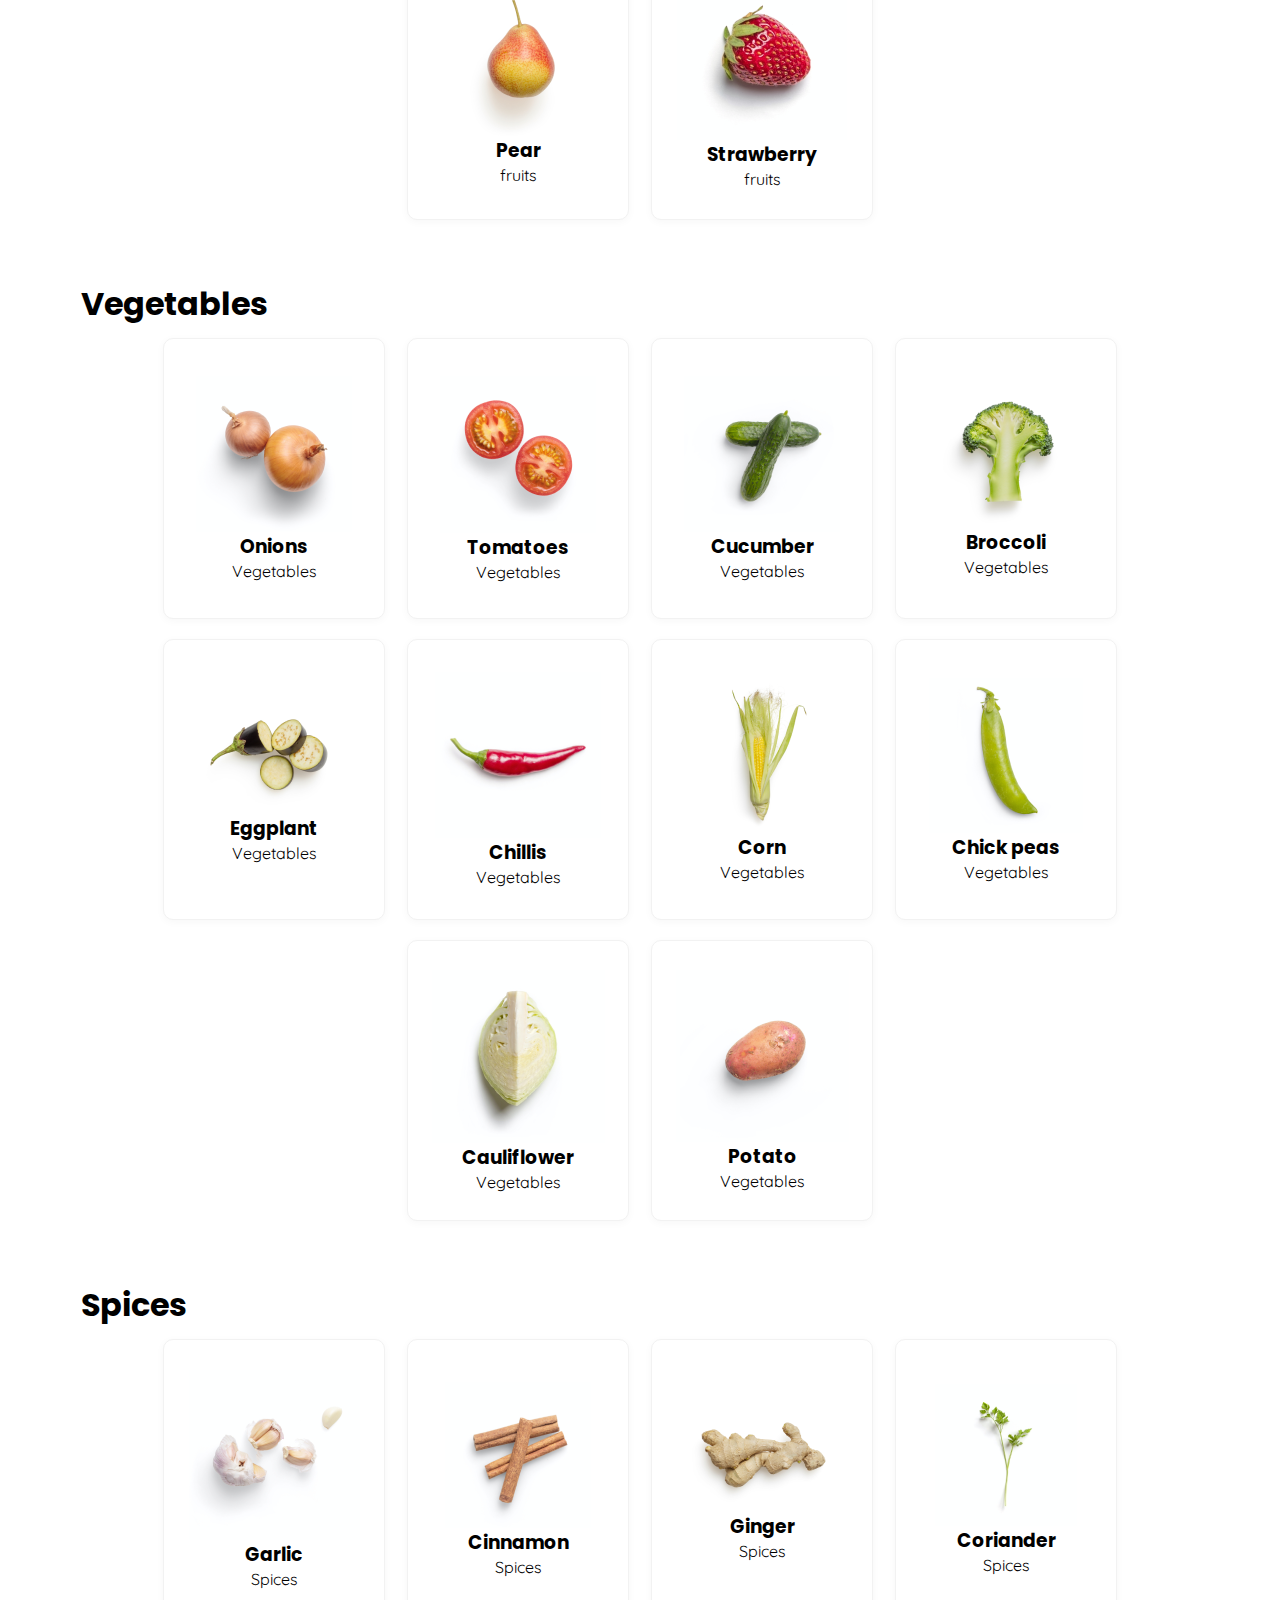
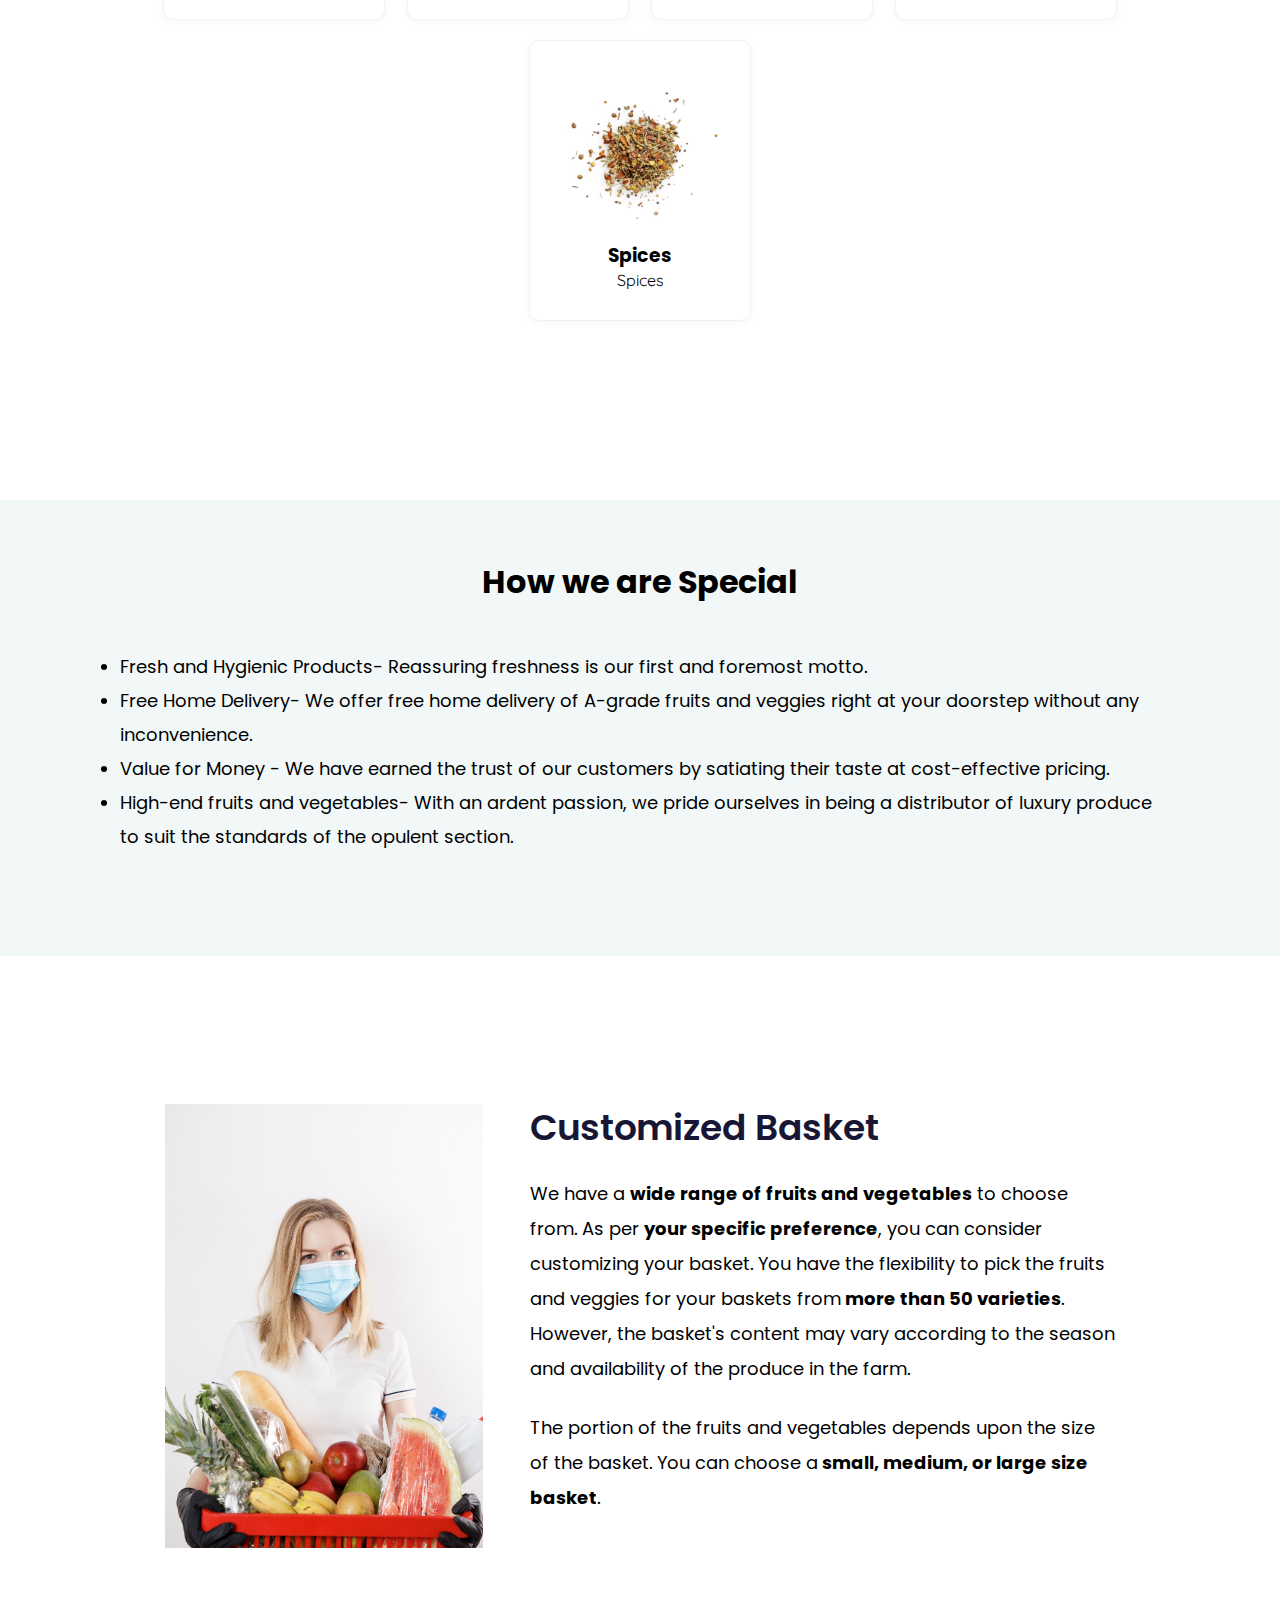
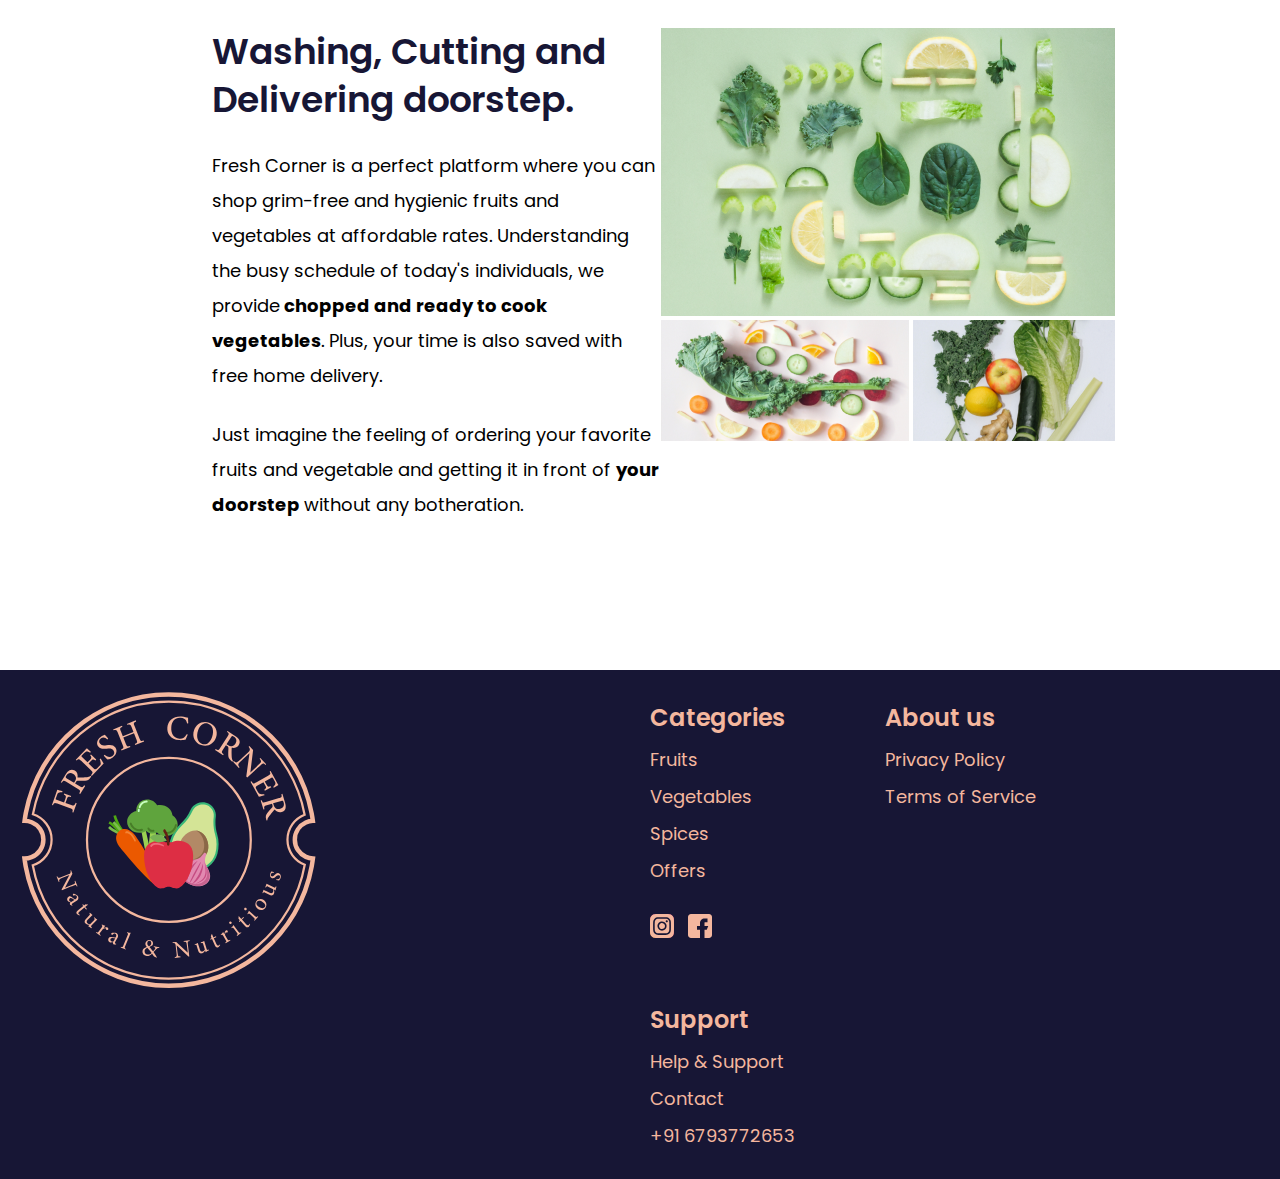
==== commit 04d33e82: "responsive navbar" ====
--- a/index.html
+++ b/index.html
@@ -6,15 +6,35 @@
     <meta http-equiv="X-UA-Compatible" content="IE=edge" />
     <meta name="viewport" content="width=device-width, initial-scale=1.0" />
     <title>Food Corner Website</title>
+    <link
+    rel="stylesheet"
+    href="https://stackpath.bootstrapcdn.com/font-awesome/4.7.0/css/font-awesome.min.css"
+  />
+
     <link rel="stylesheet" href="https://cdnjs.cloudflare.com/ajax/libs/OwlCarousel2/2.3.4/assets/owl.carousel.min.css">
     <link rel="stylesheet"
         href="https://cdnjs.cloudflare.com/ajax/libs/OwlCarousel2/2.3.4/assets/owl.theme.default.css">
     <link rel="stylesheet" href="Css/style.css" />
+    
 </head>
 
 <body>
-
     <header>
+        <a href="#" class="logo"><img src="img/navlogo.png" alt="" /></a>
+        <nav class="active">
+          <ul>
+            <li><a href="#">Products</a></li>
+            <li><a href="#">Offers</a></li>
+            <li><a href="#">Contact us</a></li>
+          </ul>
+        </nav>
+        <div class="menu-toogle">
+          <!-- <i class="fa fa-bars" aria-hidden="false"></i> -->
+          <img src="img/menu-5 1.png" alt="">
+        </div>
+      </header>
+
+    <section id="header" class="banner">
         <h1>Natural and Nutritious</h1>
         <p>We are inclined to surpass our customer's expectations by directly delivering fresh and quality fruits and
             vegetables to their doorstep.
@@ -24,7 +44,7 @@
             <a class="btn-cu" href="tel:+916793772653">Contact us</a>
 
         </div>
-    </header>
+    </section>
     <section class="why-choose-us">
         <h1 class="w-c-u">Why Choose us</h1>
         <div class="wcu-items">
@@ -448,7 +468,7 @@
 
 
     <footer>
-        <div class="logo">
+        <div class="footerlogo">
             <img src="./img/logo final.svg" alt="">
         </div>
         <div class="footer-items">
@@ -515,6 +535,20 @@
         //     }
         // })
     </script>
+      <script src="https://code.jquery.com/jquery-3.6.0.js"></script>
+
+      <script>
+        $(document).ready(function () {
+          $(".menu-toogle").click(function () {
+            $("nav").toggleClass("active");
+          });
+        });
+  
+        window.addEventListener("scroll", function () {
+          var header = document.querySelector("header");
+          header.classList.toggle("sticky", window.scrollY > 0);
+        });
+      </script>
     <script src="Js/index.js"></script>
 </body>
 
--- a/Css/style.css
+++ b/Css/style.css
@@ -13,15 +13,117 @@
 p{
      font-family: Quicksand;
 }
-
+/* Start navbar */
+header {
+    position: fixed;
+    top: 0;
+    left: 0;
+    width: 100%;
+    display: flex;
+    /* justify-content: space-between; */
+    align-items: center;
+    transition: 0.6s;
+    padding: 0 100px;
+    z-index: 10000;
+    box-sizing: border-box;
+  }
+  .sticky {
+    background: #fff;
+  }
+
+  header .logo {
+    position: relative;
+    font-weight: 700;
+    color: white;
+    text-decoration: none;
+    font-size: 2em;
+    text-transform: uppercase;
+    letter-spacing: 2px;
+    transition: 0.6s;
+  }
+
+  .menu-toogle {
+    color: black;
+    float: right;
+    line-height: 50px;
+    font-size: 24px;
+    cursor: pointer;
+    display: none;
+  }
+
+  @media (max-width: 991px) {
+    header {
+      padding: 0 20px;
+      background: none;
+      display: flex;
+      flex-direction: row-reverse;
+      align-items: center;
+      justify-content: flex-end;
+    }
+    .menu-toogle {
+      display: block;
+      margin-right: 100px;
+    }
+    header nav {
+      /* display: none; */
+      position: absolute;
+      width: 100%;
+      height: calc(100vh - 50px);
+      background: none;
+      top: 100px;
+      left: 0;
+      transition: 0.5s;
+    }
+    header nav.active {
+      left: -100%;
+    }
+    header nav ul {
+      display: block;
+      text-align: left;
+    
+    }
+   
+  }
+  header ul {
+      padding-left: 50px;
+    position: relative;
+    display: flex;
+    justify-content: center;
+    align-items: center;
+  }
+  header ul li {
+    position: relative;
+    list-style: none;
+  }
+  header ul li a {
+    position: relative;
+    margin: 0 25px;
+    text-decoration: none;
+
+    letter-spacing: 2px;
+    font-weight: 500;
+    font-size: 14px;
+    line-height: 17px;
+    color: #171635;
+    transition: 0.6s;
+  }
+  .banner {
+    position: relative;
+    width: 100%;
+    height: 100vh;
+    background: white;
+    padding-top: 200px;
+  }
+
+  /* end navbar */
 
 
 #mobile{
     display: none;
 }
-/*    header   */
-
-header{
+/*    #header   */
+
+#header{
     background-image: url(/img/bgimage1.svg);
 width: 100vw;
 height: 100vh;
@@ -40,7 +142,7 @@
 }
 
 
-header h1{
+#header h1{
     font-family: Playfair Display;
 font-style: normal;
 font-weight: 900;
@@ -53,7 +155,7 @@
 margin-bottom: 20px;
 
 }
-header p{
+#header p{
     font-family: Quicksand;
 font-style: normal;
 font-weight: normal;
@@ -66,7 +168,7 @@
 color: #171635;
 margin-bottom: 40px;
 }
-header div{
+#header div{
     display: flex;
 }
 
@@ -124,7 +226,7 @@
     background: #00A653;
     color: #FFFFFF;
 }
-/* End   header   */
+/* End   #header   */
 
 /*  Why Choose Us section    */
 
@@ -507,7 +609,7 @@
 line-height: 36px;
 color: #F4B79E;
 }
-/* .logo img{
+/* .footerlogo img{
     margin-right: 100px;
 } */
 
@@ -554,14 +656,14 @@
 
 
 
-.logo {
+.footerlogo {
     
     float: left;
     padding:20px
     ;
     padding-right: 280px;
 }
-.logo img {
+.footerlogo img {
     width:  300px;
 }
 .footer-items{
@@ -574,25 +676,25 @@
 
 /* desktop */
 @media screen and (  max-width: 900px){
-   /* header */
-header{
+   /* #header */
+#header{
     align-items: center;
     justify-content: center;
     margin: 0px;
     margin-bottom: 40px;
     padding: 0px;
 }
-header h1{
+#header h1{
     font-size: 45px;
 }
-header p{
+#header p{
     width: 80%;
     font-size: 18px;
 }
 .btn-op{
     padding: 7px 25px;
 }
-/* End header */
+/* End #header */
  
 /*  Why Choose Us section    */
 .wcu-items{
@@ -717,10 +819,10 @@
 
 
 
-.logo img {
+.footerlogo img {
     width: 230px;
 }
-.logo {
+.footerlogo {
     float: left;
     padding: 20px;
     padding-right: 20px;
@@ -779,11 +881,11 @@
         display: block;
     }
    
-/* header */
-.logo img {
+/* #header */
+.footerlogo img {
     width:100% ;
 }
-header{
+#header{
    background-image: url(/img/phonebg.png);
    height: 100vh;
    background-position: center; /* Center the image */
@@ -797,7 +899,7 @@
 justify-content: center;
 text-align: center;
 }
-header h1{
+#header h1{
     font-size: 45px;
     line-height: 101.8%;
     /* or 46px */
@@ -806,7 +908,7 @@
     
     color: #00A653;
 }
-header p{
+#header p{
     width: 100%;
     font-size: 16px;
 line-height: 15px;
@@ -826,7 +928,7 @@
     padding: 10px 10px;
     margin: 5px; 
 }
-/* End header */
+/* End #header */
 
 
 
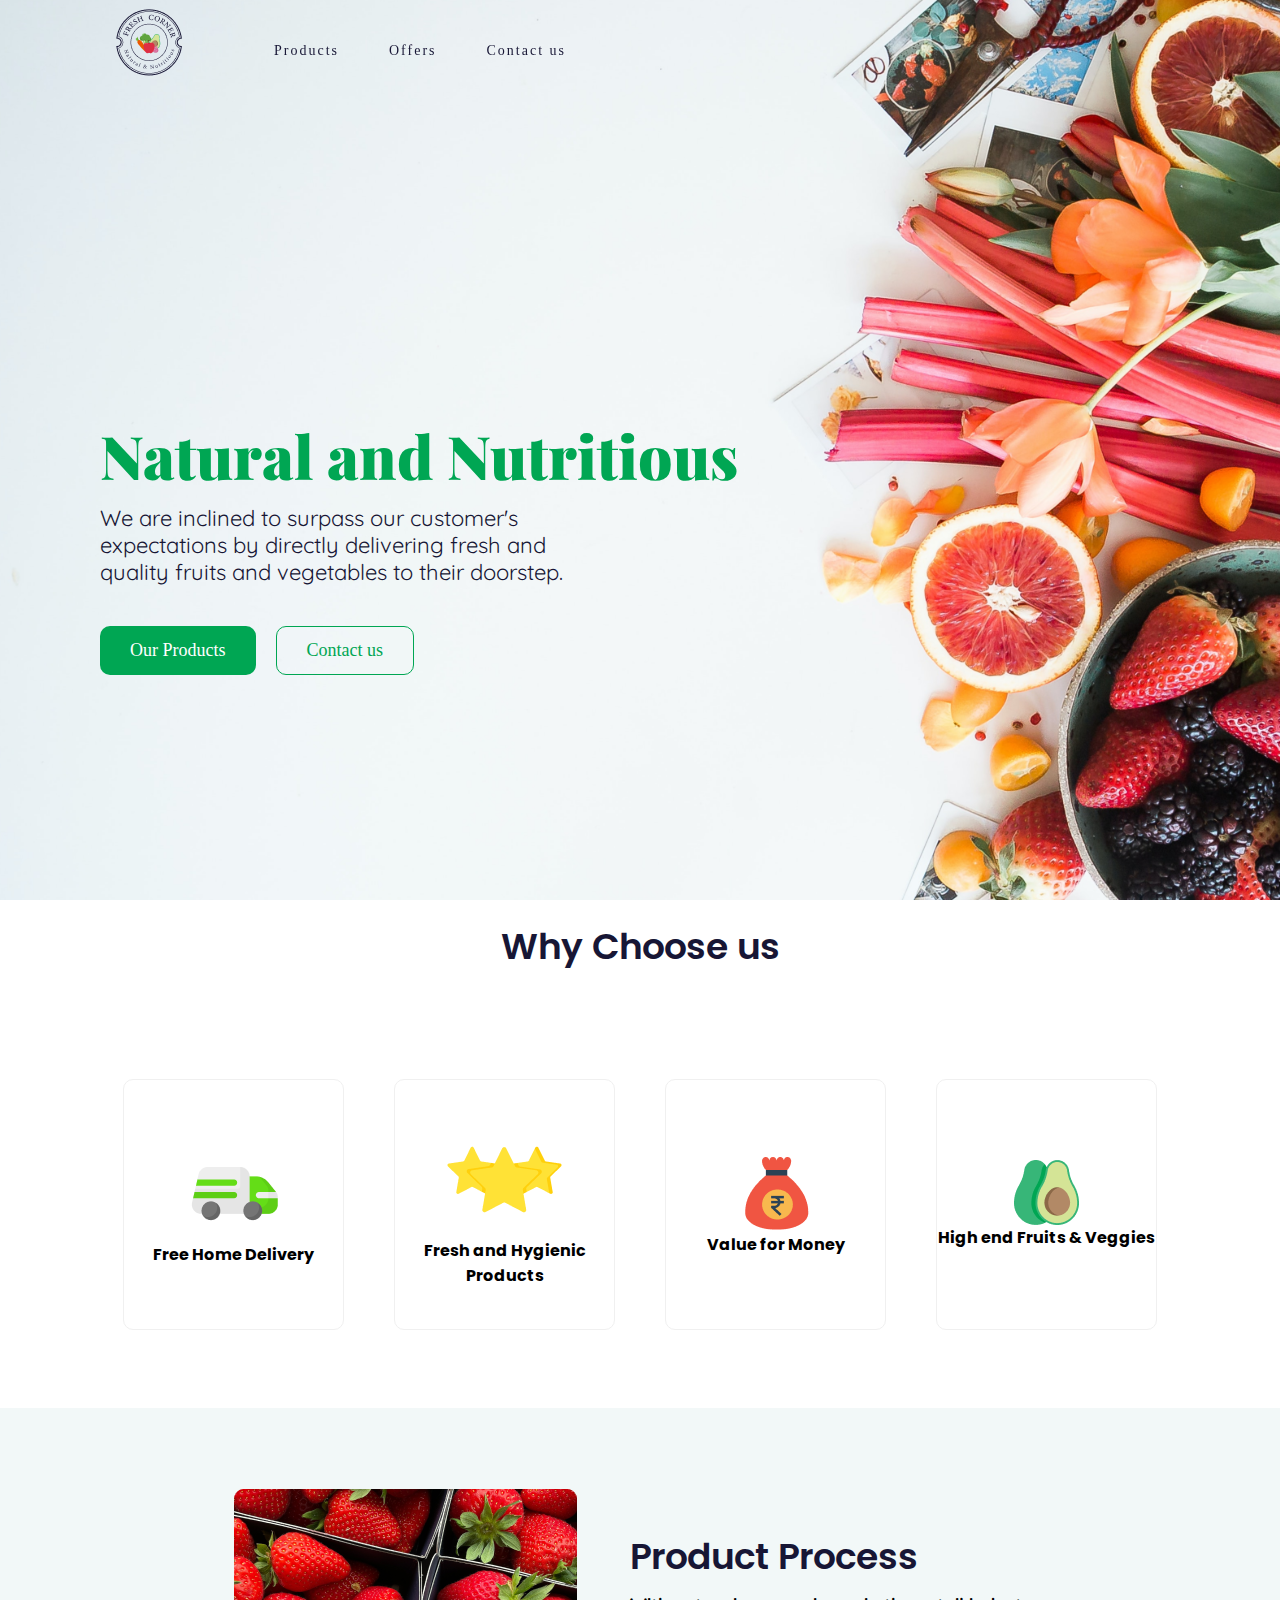
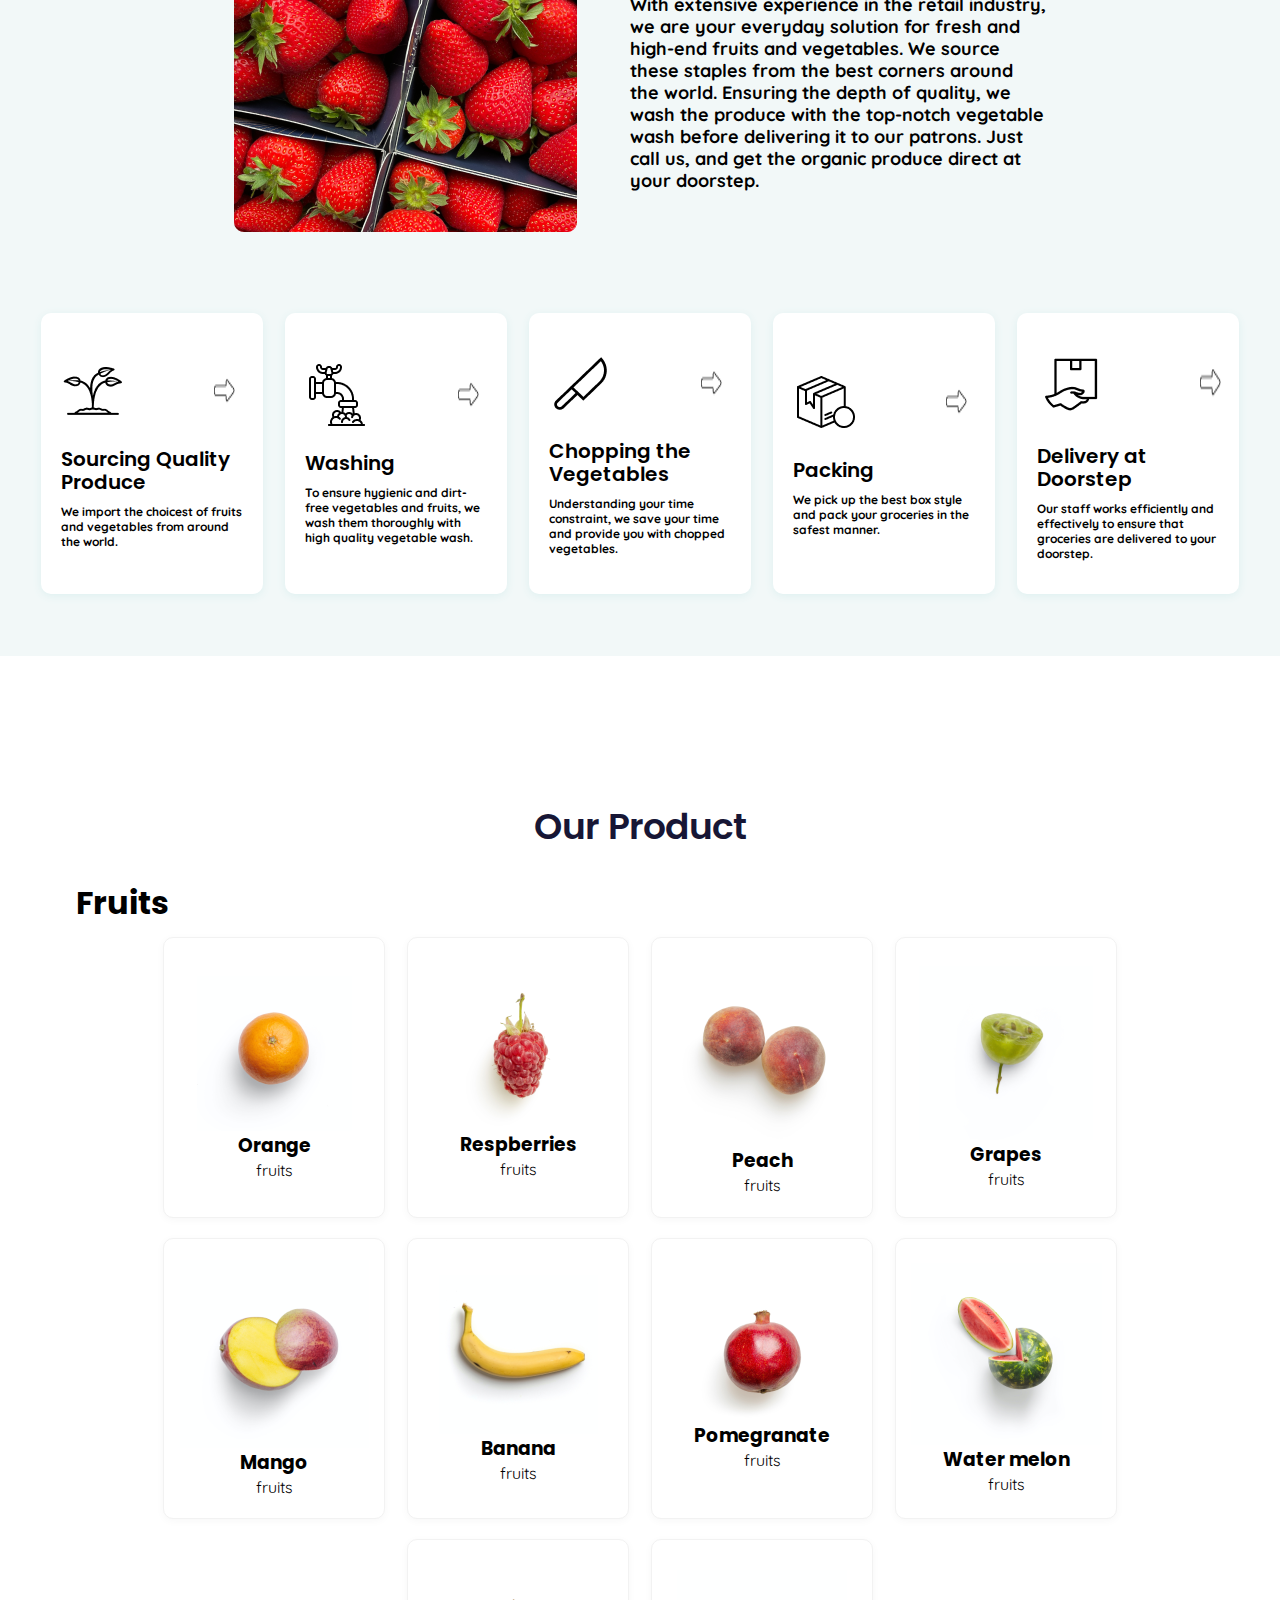
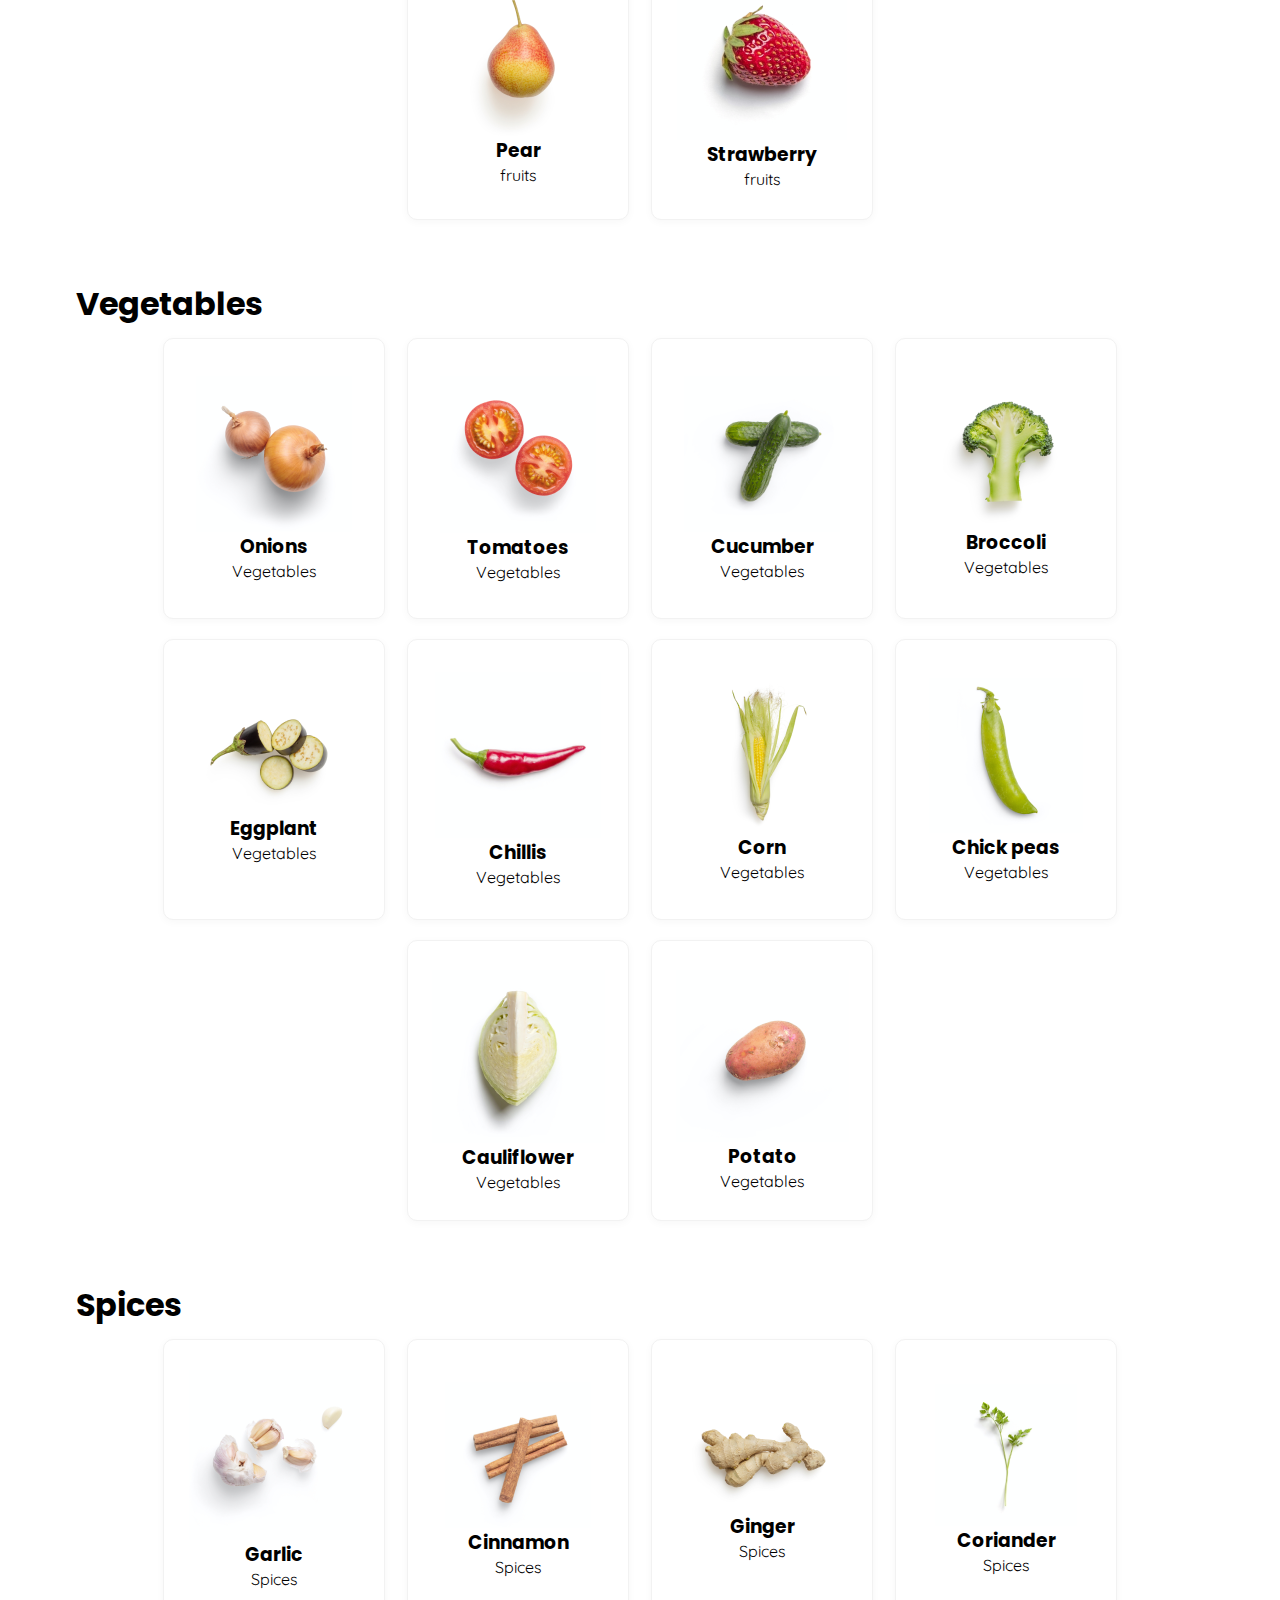
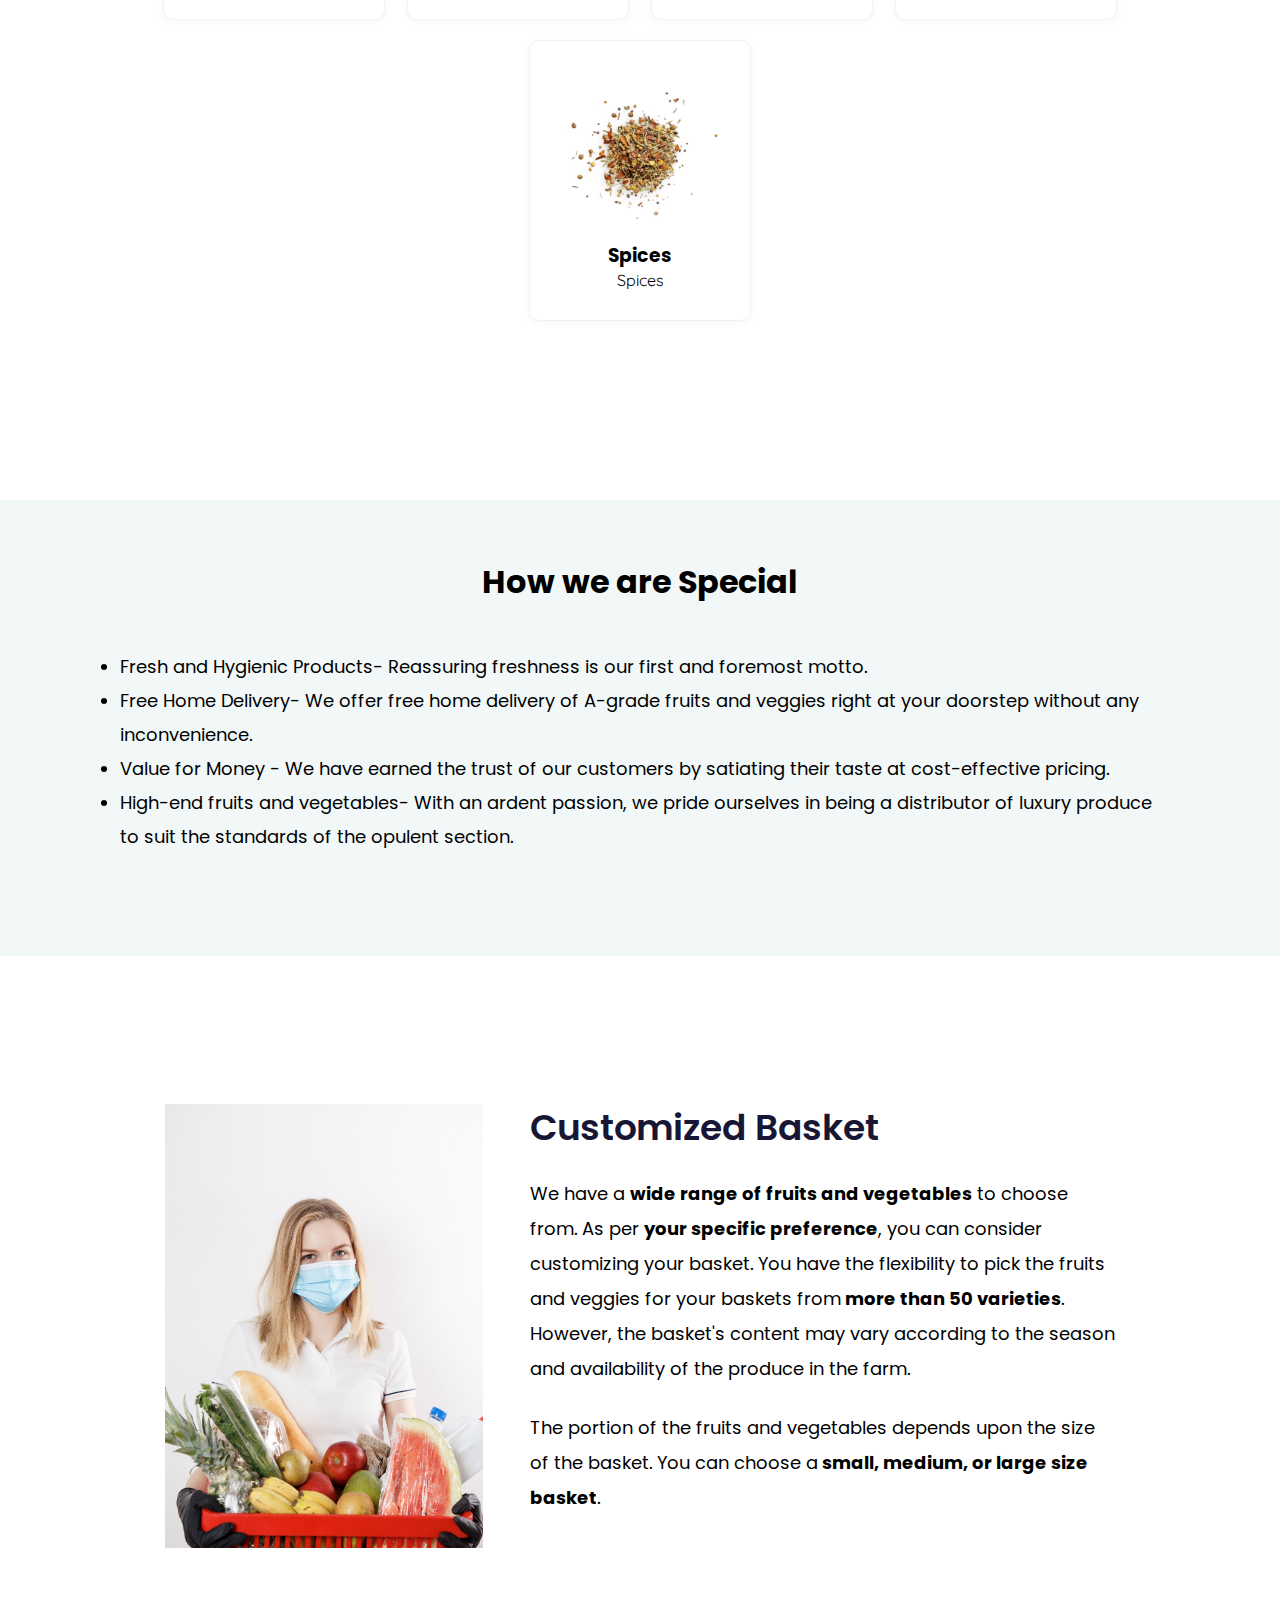
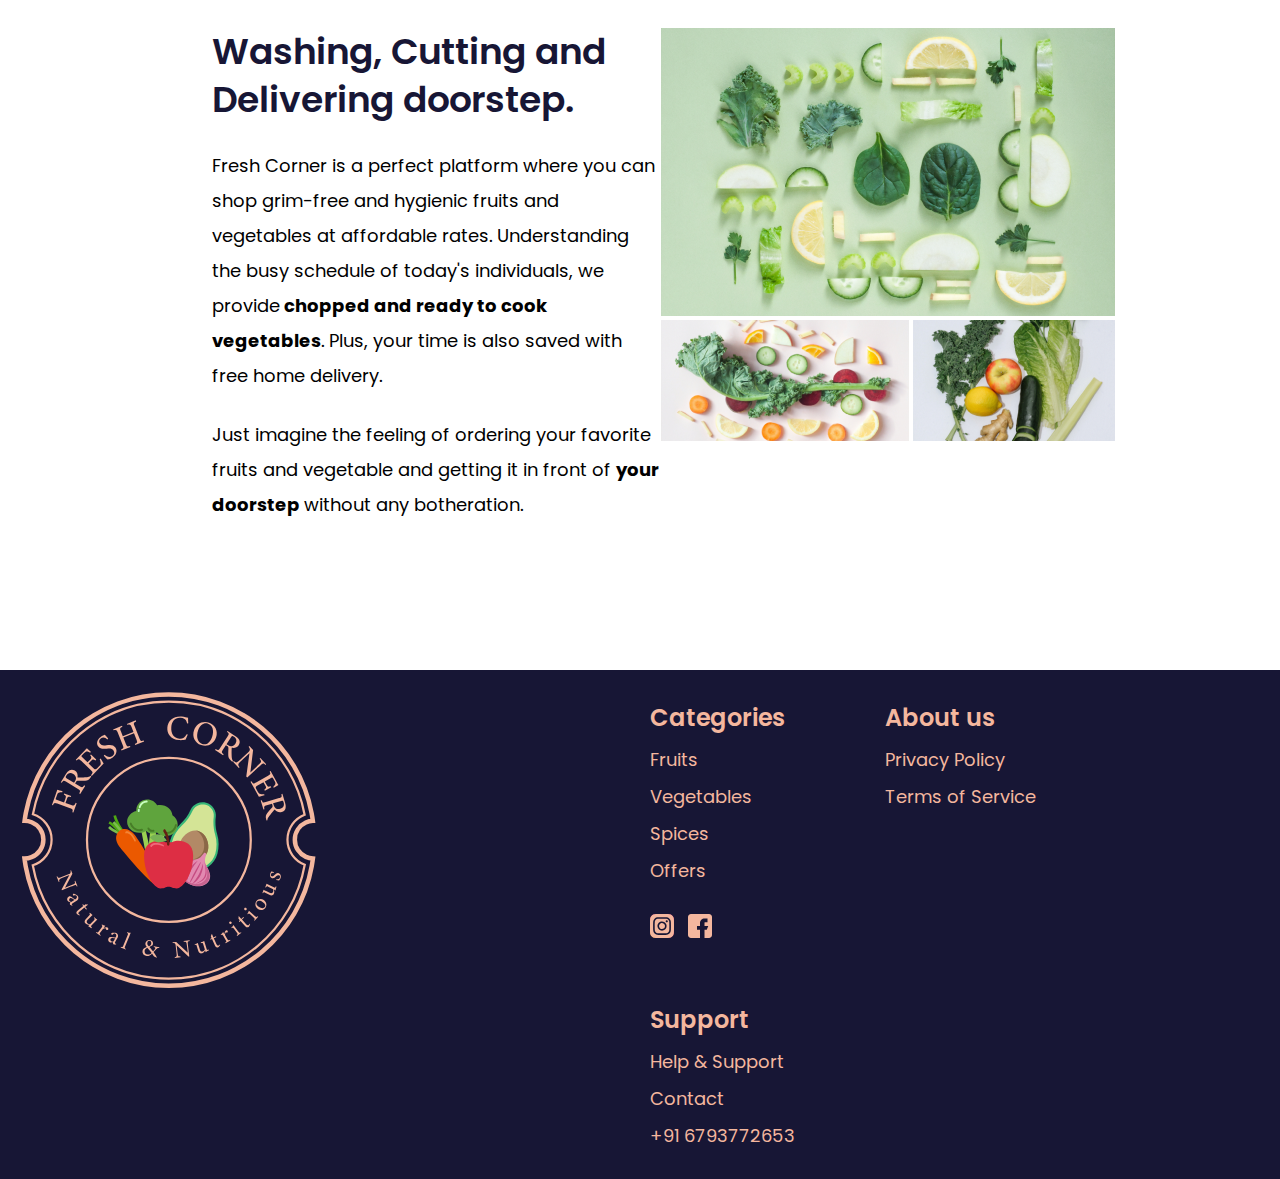
==== commit 47ff2f8c: "nav menu icon updated" ====
--- a/index.html
+++ b/index.html
@@ -5,7 +5,7 @@
     <meta charset="UTF-8" />
     <meta http-equiv="X-UA-Compatible" content="IE=edge" />
     <meta name="viewport" content="width=device-width, initial-scale=1.0" />
-    <title>Food Corner Website</title>
+    <title>Fresh Corner Website</title>
     <link
     rel="stylesheet"
     href="https://stackpath.bootstrapcdn.com/font-awesome/4.7.0/css/font-awesome.min.css"
@@ -15,7 +15,11 @@
     <link rel="stylesheet"
         href="https://cdnjs.cloudflare.com/ajax/libs/OwlCarousel2/2.3.4/assets/owl.theme.default.css">
     <link rel="stylesheet" href="Css/style.css" />
-    
+    <link rel="stylesheet" href="https://cdnjs.cloudflare.com/ajax/libs/OwlCarousel2/2.3.4/assets/owl.carousel.min.css">
+    <link rel="stylesheet" href="https://cdnjs.cloudflare.com/ajax/libs/OwlCarousel2/2.3.4/assets/owl.theme.default.css">
+    <script src="https://cdnjs.cloudflare.com/ajax/libs/jquery/3.5.1/jquery.min.js"></script>
+    <script src="https://cdnjs.cloudflare.com/ajax/libs/OwlCarousel2/2.3.4/owl.carousel.min.js"></script>
+
 </head>
 
 <body>
@@ -30,7 +34,7 @@
         </nav>
         <div class="menu-toogle">
           <!-- <i class="fa fa-bars" aria-hidden="false"></i> -->
-          <img src="img/menu-5 1.png" alt="">
+          <img src="img/menu-5 1.svg" alt="">
         </div>
       </header>
 
@@ -142,11 +146,13 @@
         </div>
     </section>
 
+
+
+ <!-- Start Desktop and tablat -->
     <section class="Our-products" id="Our-products">
         <h1 class="h1-our-prdt">Our Product</h1>
         <div class="div-our-product" id="fruits">
             <h1>Fruits</h1>
-            <!-- End For Desktop and tablat -->
             <div id="desktop">
                 <div class="productes-boxes ">
                     <div class="single-product-box">
@@ -201,83 +207,6 @@
                     </div>
                 </div>
             </div>
-            <!-- End For Desktop and tablat -->
-
-
-
-
-
-
-
-            <!-- Slider for mobile -->
-            <div id="mobile">
-                <div class="productes-boxes brand-carousel section-padding owl-carousel">
-                    <div class="single-product-box">
-                        <img src="img/Products/Fruit/1.png" alt="" />
-                        <h3>Orange</h3>
-                        <p>fruits</p>
-                    </div>
-                    <div class="single-product-box">
-                        <img src="img/Products/Fruit/2.png" alt="" />
-                        <h3>Respberries</h3>
-                        <p>fruits</p>
-                    </div>
-                    <div class="single-product-box">
-                        <img src="img/Products/Fruit/3.png" alt="" />
-                        <h3>Peach</h3>
-                        <p>fruits</p>
-                    </div>
-                    <div class="single-product-box">
-                        <img src="img/Products/Fruit/4.png" alt="" />
-                        <h3>Grapes</h3>
-                        <p>fruits</p>
-                    </div>
-                    <div class="single-product-box">
-                        <img src="img/Products/Fruit/5.png" alt="" />
-                        <h3>Mango</h3>
-                        <p>fruits</p>
-                    </div>
-                    <div class="single-product-box">
-                        <img src="img/Products/Fruit/6.png" alt="" />
-                        <h3>Banana</h3>
-                        <p>fruits</p>
-                    </div>
-                    <div class="single-product-box">
-                        <img src="img/Products/Fruit/7.png" alt="" />
-                        <h3>Pomegranate</h3>
-                        <p>fruits</p>
-                    </div>
-                    <div class="single-product-box">
-                        <img src="img/Products/Fruit/8.png" alt="" />
-                        <h3>Water melon</h3>
-                        <p>fruits</p>
-                    </div>
-                    <div class="single-product-box">
-                        <img src="img/Products/Fruit/9.png" alt="" />
-                        <h3>Pear</h3>
-                        <p>fruits</p>
-                    </div>
-                    <div class="single-product-box">
-                        <img src="img/Products/Fruit/10.png" alt="" />
-                        <h3>Strawberry</h3>
-                        <p>fruits</p>
-                    </div>
-                </div>
-            </div>
-            <!-- End Slider for mobile -->
-
-
-
-
-
-
-
-
-
-
-
-
-
         </div>
         <div class="div-our-product" id="vegetables">
             <h1>Vegetables</h1>
@@ -379,6 +308,175 @@
             </div>
 
     </section>
+            <!-- End For Desktop and tablat -->
+
+
+            <!-- start for mobile -->
+
+            <section id="mobile">
+                <div class="products-for-mobile">
+                    <h1>Our Product</h1>
+                </div>
+                <div class="products-for-mobile-single-section">
+                    <h3>Fruits</h3>
+                <div class="brand-carousel section-padding owl-carousel" id="mobile">
+                    <div class="single-logo">
+                      <img src="./img/Products/Fruit/1.png" alt="">
+                      <h1>Orange</h1>
+                      <p>fruit</p>
+                    </div>
+                    <div class="single-logo">
+                        <img src="./img/Products/Fruit/2.png" alt="">
+                        <h1>Respberries</h1>
+                        <p>fruit</p>
+                      </div><div class="single-logo">
+                        <img src="./img/Products/Fruit/3.png" alt="">
+                        <h1>Peach</h1>
+                        <p>fruit</p>
+                      </div><div class="single-logo">
+                        <img src="./img/Products/Fruit/4.png" alt="">
+                        <h1>Grapes</h1>
+                        <p>fruit</p>
+                      </div><div class="single-logo">
+                        <img src="./img/Products/Fruit/5.png" alt="">
+                        <h1>Mango</h1>
+                        <p>fruit</p>
+                      </div><div class="single-logo">
+                        <img src="./img/Products/Fruit/6.png" alt="">
+                        <h1>Banana</h1>
+                        <p>fruit</p>
+                      </div><div class="single-logo">
+                        <img src="./img/Products/Fruit/7.png" alt="">
+                        <h1>Pomegranate</h1>
+                        <p>fruit</p>
+                      </div>
+                      <div class="single-logo">
+                        <img src="./img/Products/Fruit/8.png" alt="">
+                        <h1>Water melon</h1>
+                        <p>fruit</p>
+                      </div>
+                      <div class="single-logo">
+                        <img src="./img/Products/Fruit/9.png" alt="">
+                        <h1>Pear</h1>
+                        <p>fruit</p>
+                      </div>
+                      <div class="single-logo">
+                        <img src="./img/Products/Fruit/10.png" alt="">
+                        <h1>Strawberry</h1>
+                        <p>fruit</p>
+                      </div>
+                  </div>
+                </div>
+
+
+
+
+
+                <!-- vegetable -->
+                <div class="products-for-mobile-single-section">
+                    <h3>Vegetables</h3>
+                <div class="brand-carousel section-padding owl-carousel" id="mobile">
+                    <div class="single-logo">
+                      <img src="./img/Products/Vegetables/1.png" alt="">
+                      <h1>Onions</h1>
+                      <p>Vegetables</p>
+                    </div>
+                    <div class="single-logo">
+                        <img src="./img/Products/Vegetables/2.png" alt="">
+                        <h1>Tomatoes</h1>
+                        <p>Vegetables</p>
+                      </div><div class="single-logo">
+                        <img src="./img/Products/Vegetables/3.png" alt="">
+                        <h1>Cucumber</h1>
+                        <p>Vegetables</p>
+                      </div><div class="single-logo">
+                        <img src="./img/Products/Vegetables/4.png" alt="">
+                        <h1>Broccoli</h1>
+                        <p>Vegetables</p>
+                      </div><div class="single-logo">
+                        <img src="./img/Products/Vegetables/5.png" alt="">
+                        <h1>Eggplant</h1>
+                        <p>Vegetables</p>
+                      </div><div class="single-logo">
+                        <img src="./img/Products/Vegetables/6.png" alt="">
+                        <h1>Chillis</h1>
+                        <p>Vegetables</p>
+                      </div><div class="single-logo">
+                        <img src="./img/Products/Vegetables/7.png" alt="">
+                        <h1>Corn</h1>
+                        <p>Vegetables</p>
+                      </div>
+                      <div class="single-logo">
+                        <img src="./img/Products/Vegetables/8.png" alt="">
+                        <h1>Chick peas</h1>
+                        <p>Vegetables</p>
+                      </div>
+                      <div class="single-logo">
+                        <img src="./img/Products/Vegetables/9.png" alt="">
+                        <h1>Cauliflower</h1>
+                        <p>Vegetables</p>
+                      </div>
+                      <div class="single-logo">
+                        <img src="./img/Products/Vegetables/10.png" alt="">
+                        <h1>Potato</h1>
+                        <p>Vegetables</p>
+                      </div>
+                  </div>
+                </div>
+
+
+                <!-- Spices -->
+                <div class="products-for-mobile-single-section">
+                    <h3 class="pro-v-hd">Spices</h3>
+                <div class="brand-carousel section-padding owl-carousel" id="mobile">
+                    <div class="single-logo">
+                      <img src="./img/Products/Spices/1.png" alt="">
+                      <h1>Garlic</h1>
+                      <p>Spices</p>
+                    </div>
+                    <div class="single-logo">
+                        <img src="./img/Products/Spices/2.png" alt="">
+                        <h1>Cinnamon</h1>
+                        <p>Spices</p>
+                      </div><div class="single-logo">
+                        <img src="./img/Products/Spices/3.png" alt="">
+                        <h1>Ginger</h1>
+                        <p>Spices</p>
+                      </div><div class="single-logo">
+                        <img src="./img/Products/Spices/4.png" alt="">
+                        <h1>Coriander</h1>
+                        <p>Spices</p>
+                      </div><div class="single-logo">
+                        <img src="./img/Products/Spices/5.png" alt="">
+                        <h1>Spices</h1>
+                        <p>Spices</p>
+                      
+                  </div>
+                </div>
+            </section>
+            <!-- End for mobile -->
+
+
+
+
+
+
+
+
+
+
+
+
+
+
+
+
+
+
+
+
+
+
 
     <section class="How-we-are-special">
         <h1 class="h1-How-we-are-specialh1-How-we-are-special">How we are Special</h1>
@@ -519,21 +617,23 @@
     <script src="https://cdnjs.cloudflare.com/ajax/libs/jquery/3.5.1/jquery.min.js"></script>
     <script src="https://cdnjs.cloudflare.com/ajax/libs/OwlCarousel2/2.3.4/owl.carousel.min.js"></script>
     <script>
-        //  $('.brand-carousel').owlCarousel({
-        //     loop: true,
-        //     autoplay: false,
-        //     responsive: {
-        //         0: {
-        //             items: 1
-        //         },
-        //         400: {
-        //             items: 1
-        //         },
-        //         1000: {
-        //             items: 1
-        //         }
-        //     }
-        // })
+        $('.brand-carousel').owlCarousel({
+  loop:true,
+  margin:10,
+  autoplay:true,
+  autoplayTimeout:1500,
+  responsive:{
+    0:{
+      items:1
+    },
+    600:{
+      items:3
+    },
+    1000:{
+      items:5
+    }
+  }
+}) 
     </script>
       <script src="https://code.jquery.com/jquery-3.6.0.js"></script>
 
--- a/Css/style.css
+++ b/Css/style.css
@@ -62,7 +62,7 @@
     }
     .menu-toogle {
       display: block;
-      margin-right: 100px;
+      margin-right:  30vw;
     }
     header nav {
       /* display: none; */
@@ -443,7 +443,7 @@
 }
 
 .div-our-product h1{
-    margin-left: 31px;
+    margin-left: 2vw;
 }
 
 
@@ -874,7 +874,7 @@
 
 /* phone */
 @media screen and (max-width: 450px) {
-    #desktop{
+    #Our-products{
         display: none;
     }
     #mobile{
@@ -909,7 +909,7 @@
     color: #00A653;
 }
 #header p{
-    width: 100%;
+    width: 98%;
     font-size: 16px;
 line-height: 15px;
 text-align: center;
@@ -921,11 +921,11 @@
 }
 
 .btn-op{
-padding: 10px 10px;
+    padding: 2vw 6vw;
 margin: 5px;
 }
 .btn-cu{
-    padding: 10px 10px;
+    padding: 2vw 6vw;
     margin: 5px; 
 }
 /* End #header */
@@ -939,6 +939,17 @@
 }
 .wcu-items{
     flex-wrap: wrap;
+}
+
+.wcu-item h4{
+    font-weight: 500;
+font-size: 12px;
+line-height: 15px;
+display: flex;
+align-items: center;
+text-align: center;
+
+color: #000000;
 }
 
 /* .wcu-item{
@@ -993,13 +1004,14 @@
 text-align: center;
 
 color: #000000;
-width: 82%;
+width: 97%;
 }
 .ragh{
     display: none;
 }
 
 .strn-img{
+    width: 92vw;
     display: block;
     margin: 20px 5px;
     border-radius: 5px;
@@ -1058,11 +1070,11 @@
 width: 295px;
 }
 .img2  {
-width: 42vw;
+width: 45vw;
 
 }
 .img3{
-    width: 35vw;
+    width: 37vw;
 }
 .basket-images{
     display: none;
@@ -1095,27 +1107,66 @@
 }
 
 
-/* slider */
-/* .productes-boxes{
-    display: flex;
-    flex-direction: row;
-    align-items: flex-start;
-    justify-content: start;
-    flex-wrap: nowrap;
-}
-.div-our-product h1{
-    margin-left: 30px;
-} */
-
-/* End slider */
-
-}
-
-/* End phone */
-
-
-
-
-
-
-
+}
+
+/* slider for phone */
+
+
+.section-padding{
+    padding:20px 60px;
+    }
+    
+    .single-logo{
+        color: black;
+        text-align: center;
+        width: 222px;
+    /* height: 300px; */
+    left: 0px;
+    top: 0px;
+    background: #FFFFFF;
+    border: 1px solid #F2F2F2;
+    box-shadow: 0px 2px 9px #F7F7F7;
+    border-radius: 10px;
+    }
+    
+    .single-logo h1 {
+    font-weight: 500;
+    font-size: 24px;
+    line-height: 36px;
+    color: #000000;
+    
+    }
+    .single-logo p { 
+    font-size: 18px;
+    line-height: 27px;
+    color: #000000;
+    }
+    .products-for-mobile{
+        text-align: center;
+        padding: 53px 0px;
+    }
+    
+    .products-for-mobile h1{
+    
+        font-family: Poppins;
+    font-style: normal;
+    font-weight: 600;
+    font-size: 24px;
+    line-height: 36px;
+    }
+    .products-for-mobile-single-section h3{
+        font-family: Poppins;
+    font-style: normal;
+    font-weight: 600;
+    font-size: 18px;
+    line-height: 27px;
+    padding-left: 62px;
+    }
+
+/* End slider for phone */
+
+
+
+
+
+
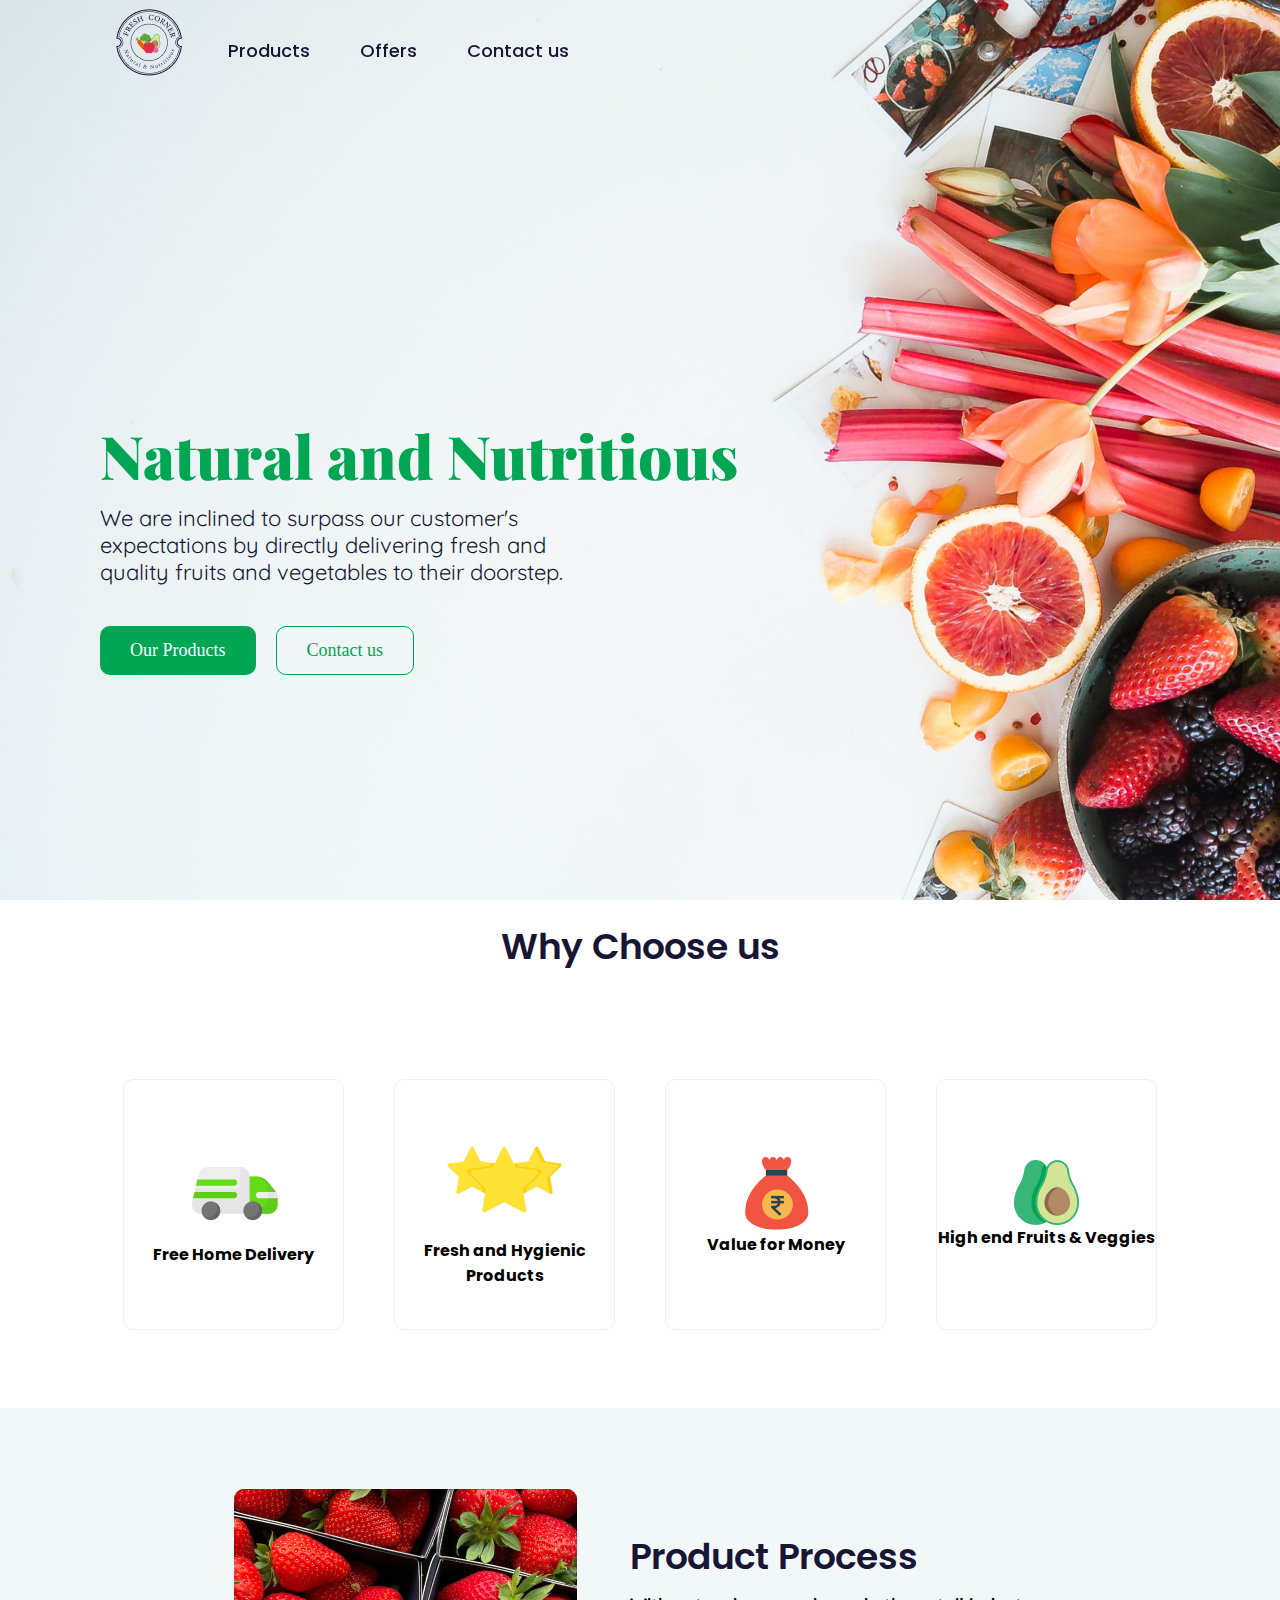
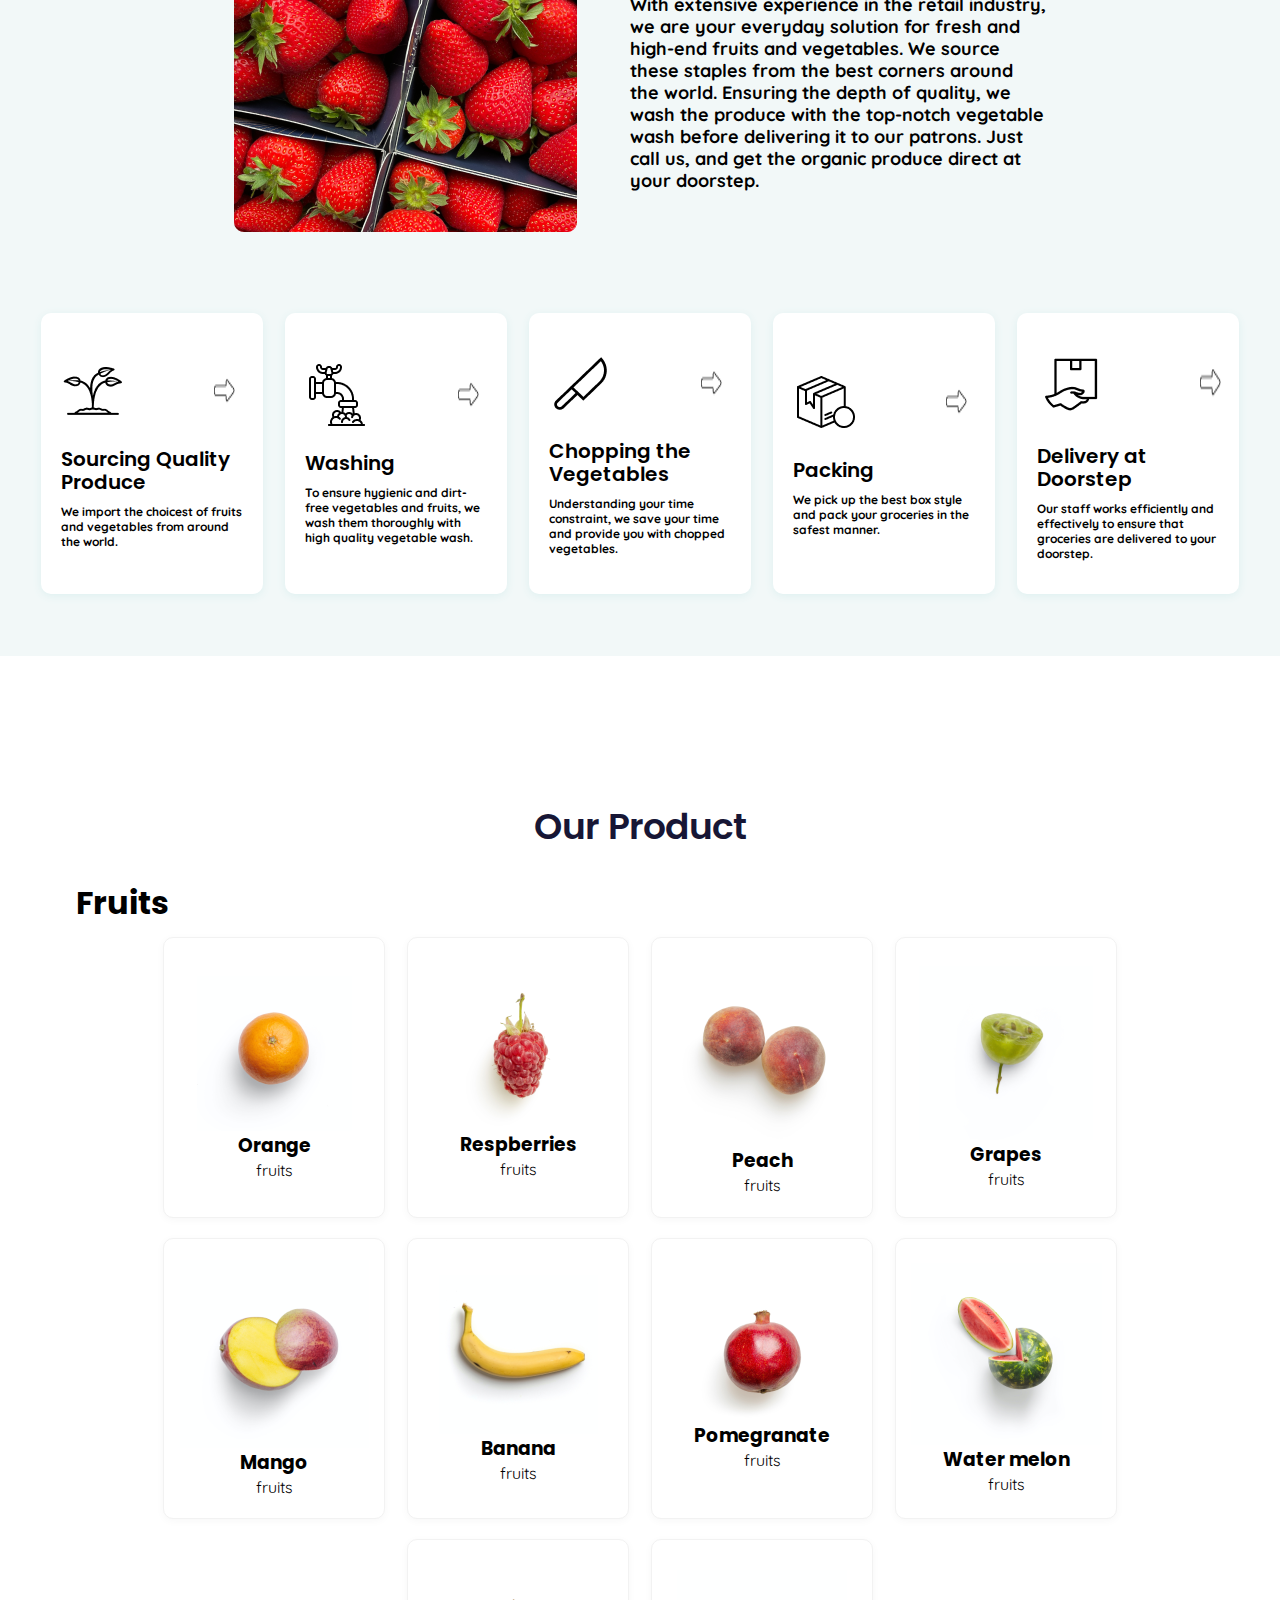
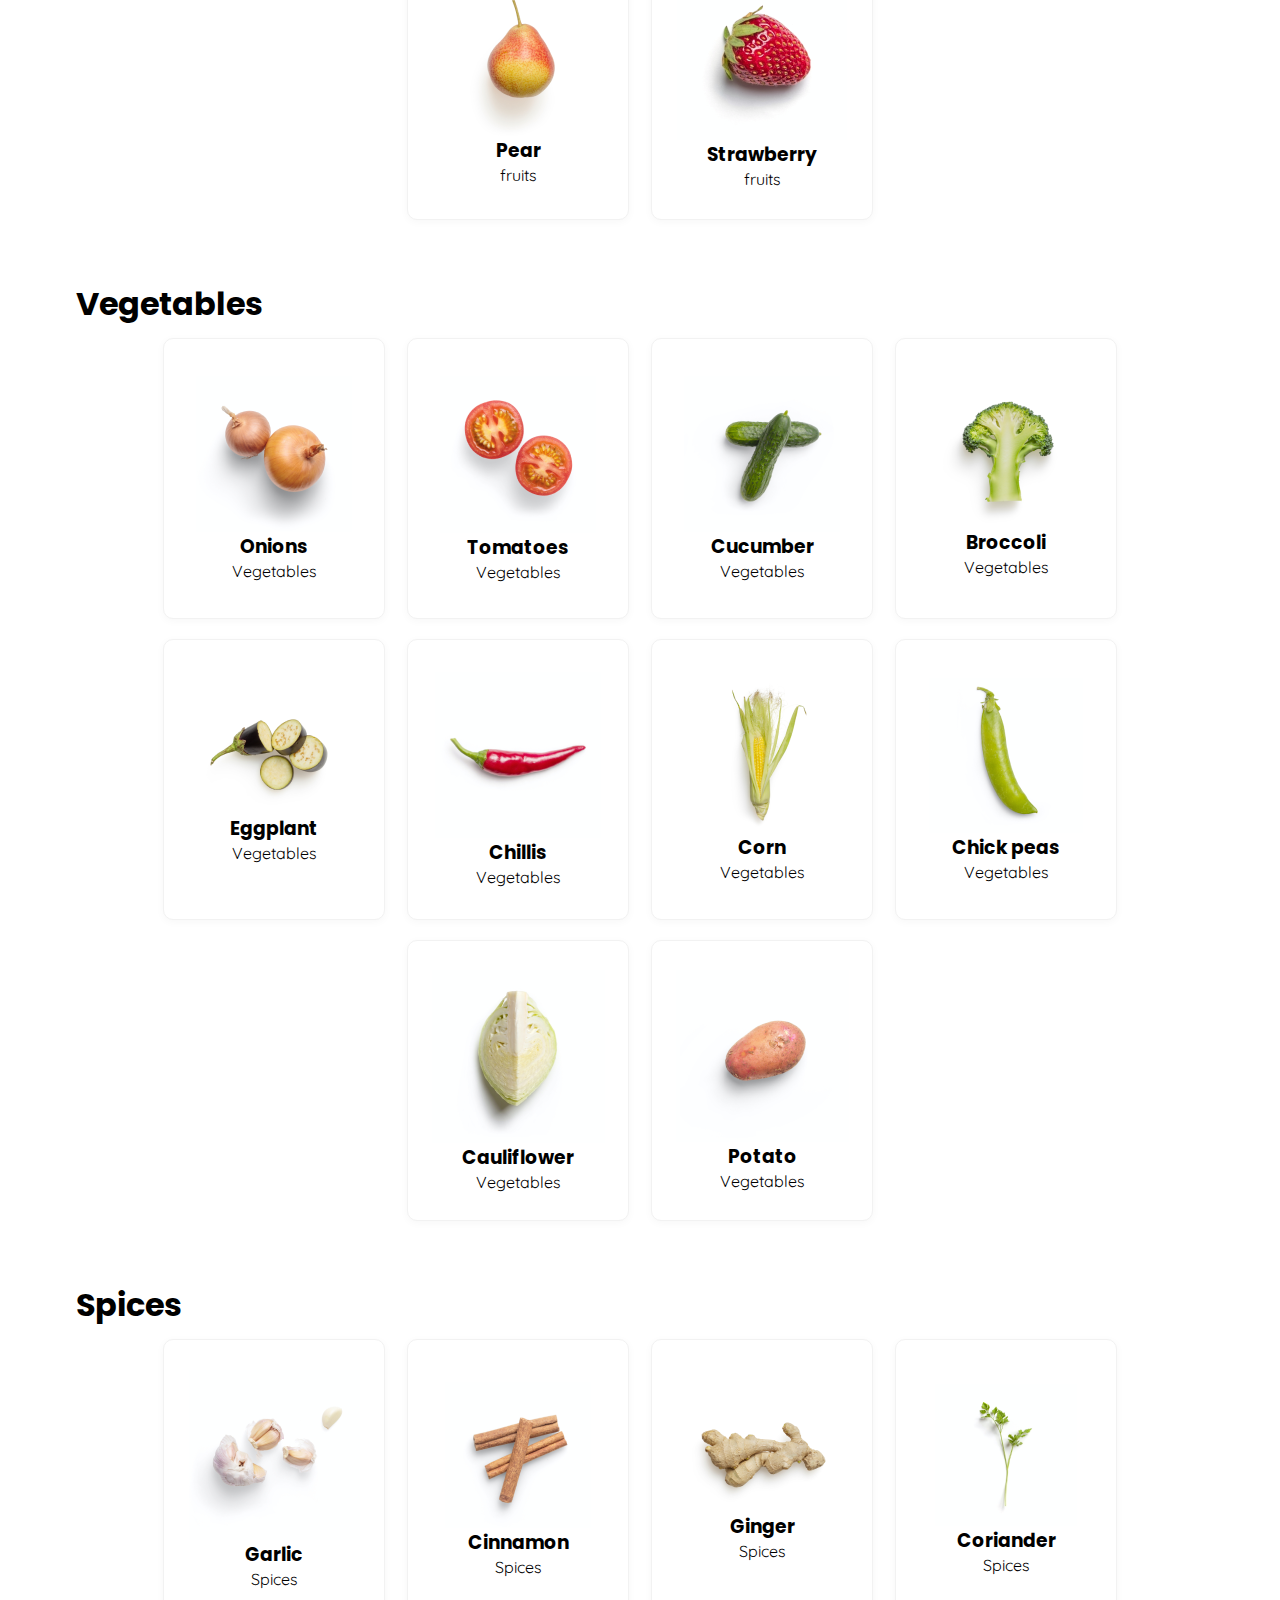
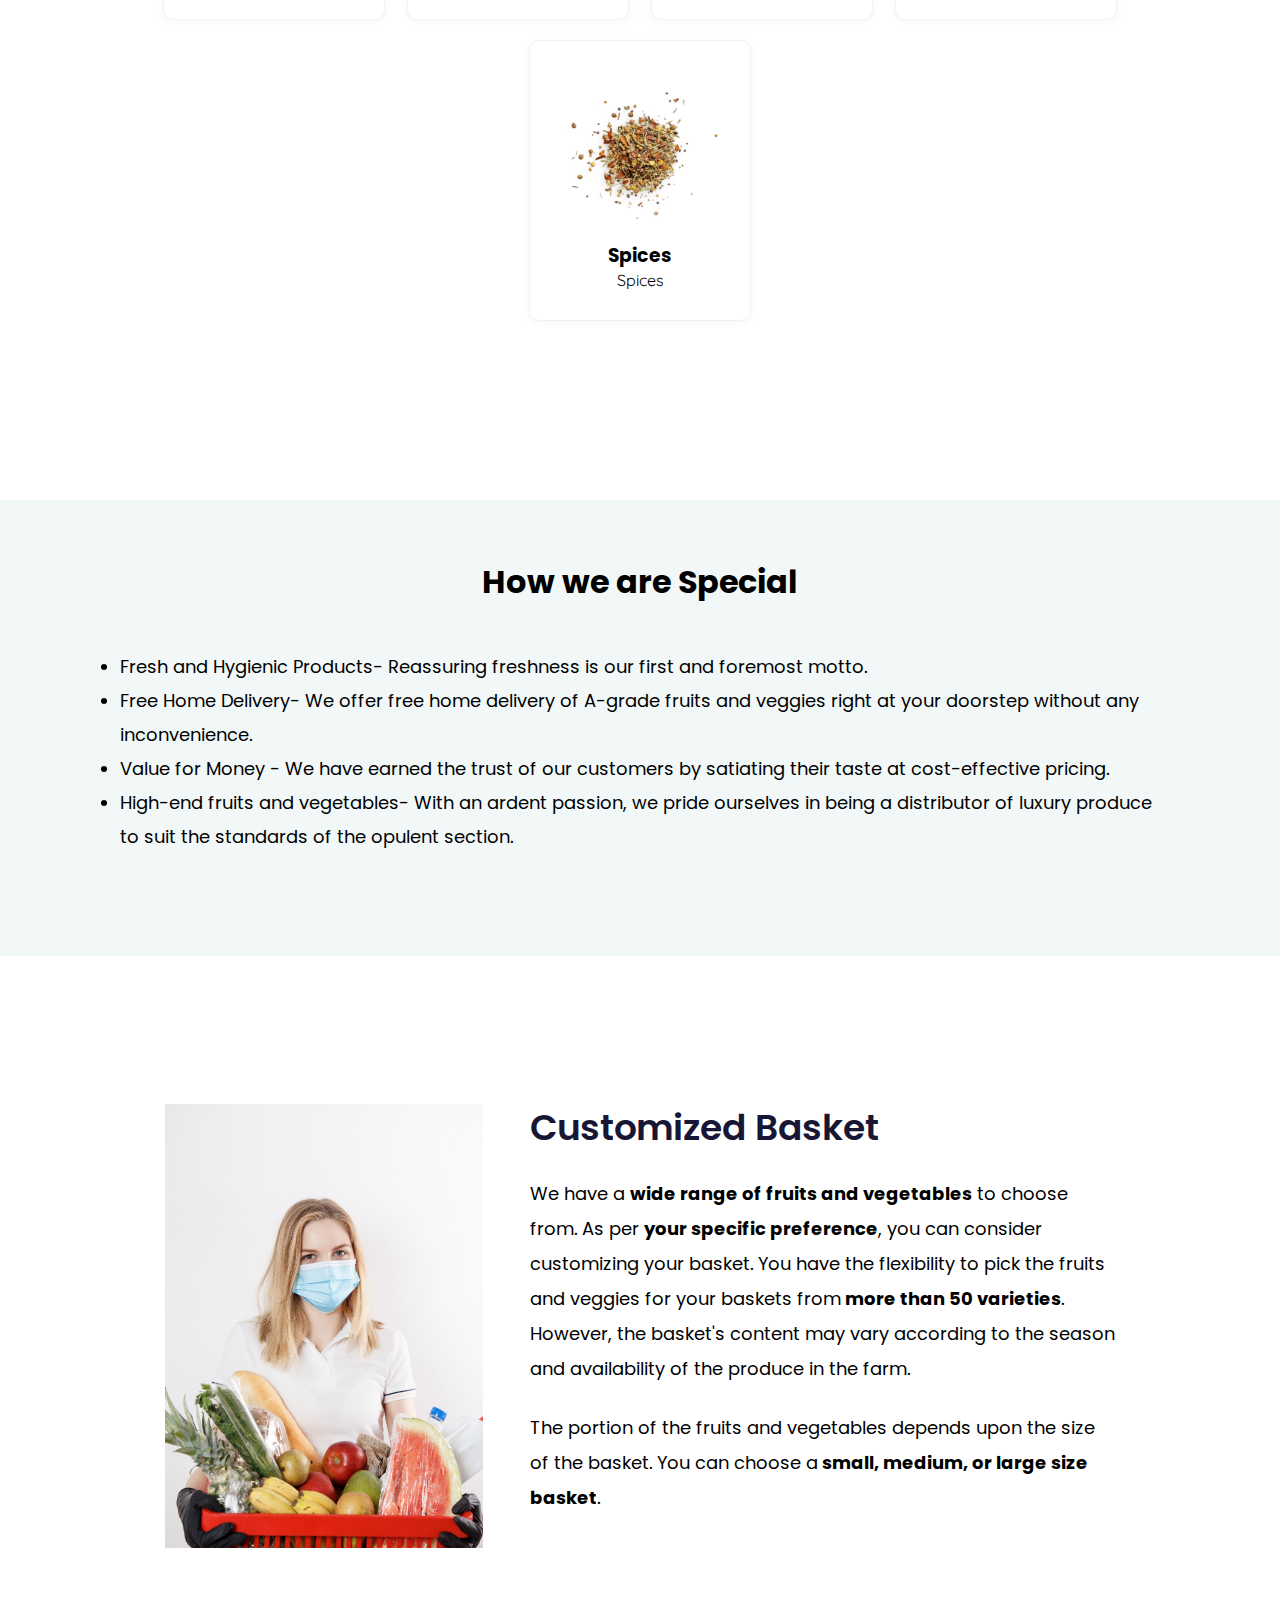
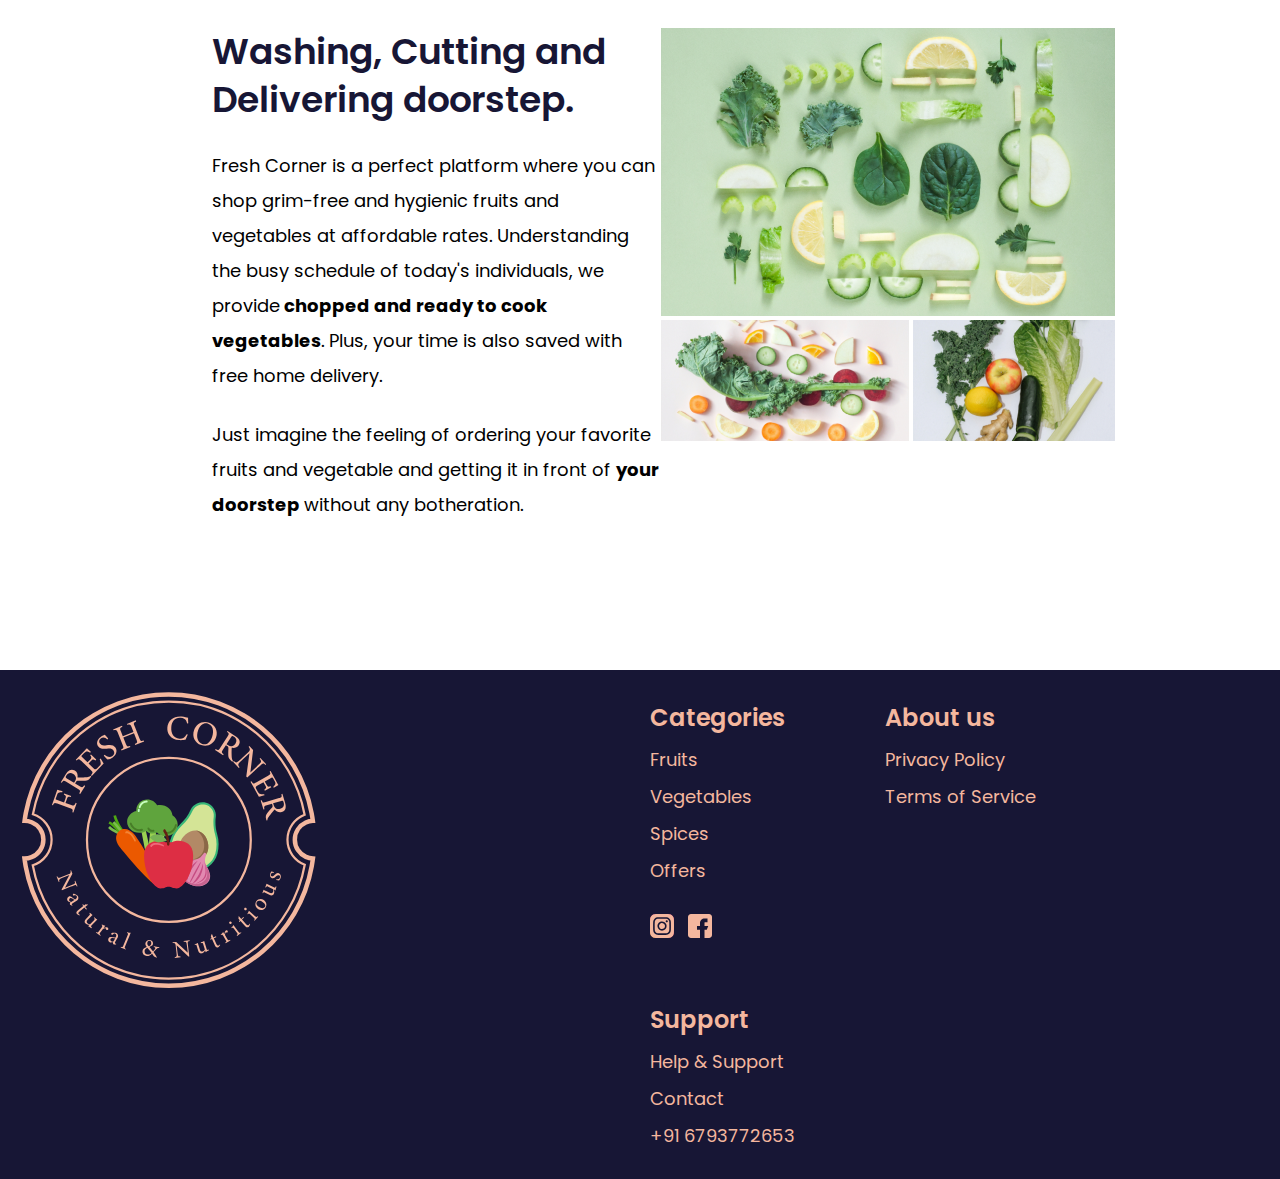
==== commit 9864b4d0: "done fresh corner" ====
--- a/index.html
+++ b/index.html
@@ -27,14 +27,16 @@
         <a href="#" class="logo"><img src="img/navlogo.png" alt="" /></a>
         <nav class="active">
           <ul>
-            <li><a href="#">Products</a></li>
-            <li><a href="#">Offers</a></li>
-            <li><a href="#">Contact us</a></li>
+          <img src="img/cross 2.svg"  class="cross-icon"  alt="">
+
+            <li><a href="#freshCornerProducts" class="link-active">Products</a></li>
+            <li><a href="#offers" class="link-active">Offers</a></li>
+            <li><a href="#contactUs" class="link-active">Contact us</a></li>
           </ul>
         </nav>
         <div class="menu-toogle">
           <!-- <i class="fa fa-bars" aria-hidden="false"></i> -->
-          <img src="img/menu-5 1.svg" alt="">
+          <img src="img/menu-5 1.svg" class="menu-icon" alt="">
         </div>
       </header>
 
@@ -147,7 +149,7 @@
     </section>
 
 
-
+<div id="freshCornerProducts">
  <!-- Start Desktop and tablat -->
     <section class="Our-products" id="Our-products">
         <h1 class="h1-our-prdt">Our Product</h1>
@@ -456,7 +458,7 @@
             </section>
             <!-- End for mobile -->
 
-
+        </div>
 
 
 
@@ -565,7 +567,7 @@
 
 
 
-    <footer>
+    <footer id="contactUs">
         <div class="footerlogo">
             <img src="./img/logo final.svg" alt="">
         </div>
@@ -633,7 +635,9 @@
       items:5
     }
   }
-}) 
+});
+
+
     </script>
       <script src="https://code.jquery.com/jquery-3.6.0.js"></script>
 
@@ -643,6 +647,21 @@
             $("nav").toggleClass("active");
           });
         });
+
+         $(document).ready(function () {
+          $(".cross-icon").click(function () {
+            $("nav").toggleClass("active");
+          });
+        });
+        
+
+
+        $(document).ready(function () {
+          $(".link-active").click(function () {
+            $("nav").toggleClass("active");
+          });
+        });
+  
   
         window.addEventListener("scroll", function () {
           var header = document.querySelector("header");
--- a/Css/style.css
+++ b/Css/style.css
@@ -51,6 +51,11 @@
     display: none;
   }
 
+  header nav ul img{
+    display: none;
+    margin-right: 30vw;
+}
+
   @media (max-width: 991px) {
     header {
       padding: 0 20px;
@@ -68,11 +73,14 @@
       /* display: none; */
       position: absolute;
       width: 100%;
-      height: calc(100vh - 50px);
-      background: none;
-      top: 100px;
+      height: 100vh;
+      background: #fff;
+      /* top: 100px; */
+      top: 0;
       left: 0;
       transition: 0.5s;
+      padding: 10px 0px;
+
     }
     header nav.active {
       left: -100%;
@@ -82,30 +90,43 @@
       text-align: left;
     
     }
-   
+
+header nav ul img{
+    display: block;
+margin-top: 10px;
+margin-bottom: 20px;
+cursor: pointer;
+}
   }
+
+  
   header ul {
-      padding-left: 50px;
+      padding-left: 4px;
     position: relative;
     display: flex;
     justify-content: center;
     align-items: center;
   }
-  header ul li {
+  header ul li ,header ul img {
+      margin: 10px 0px;
     position: relative;
     list-style: none;
   }
-  header ul li a {
+  header ul li a ,header ul img {
     position: relative;
     margin: 0 25px;
     text-decoration: none;
-
-    letter-spacing: 2px;
+    transition: 0.6s;
+    font-family: Poppins;
+    font-style: normal;
     font-weight: 500;
-    font-size: 14px;
-    line-height: 17px;
+    font-size: 18px;
+    line-height: 27px;
+    display: flex;
+    align-items: center;
+    
     color: #171635;
-    transition: 0.6s;
+
   }
   .banner {
     position: relative;
